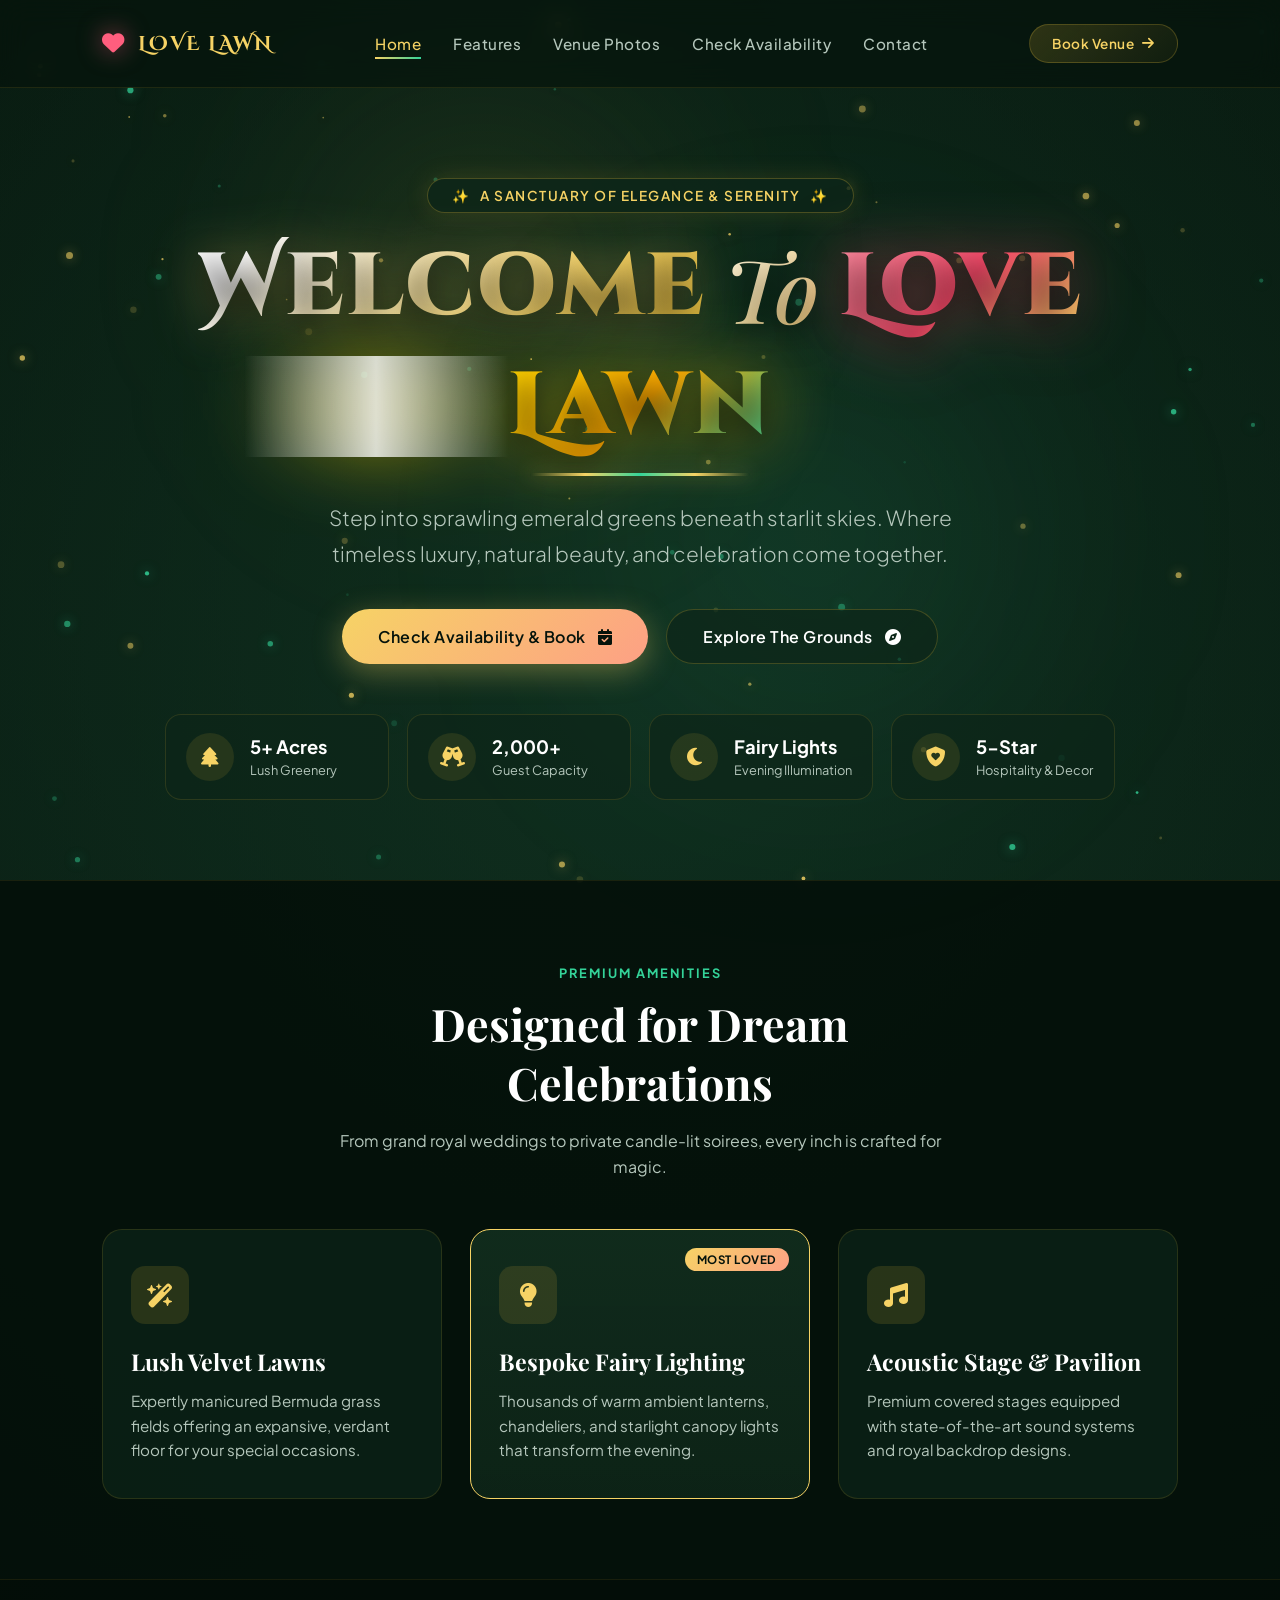
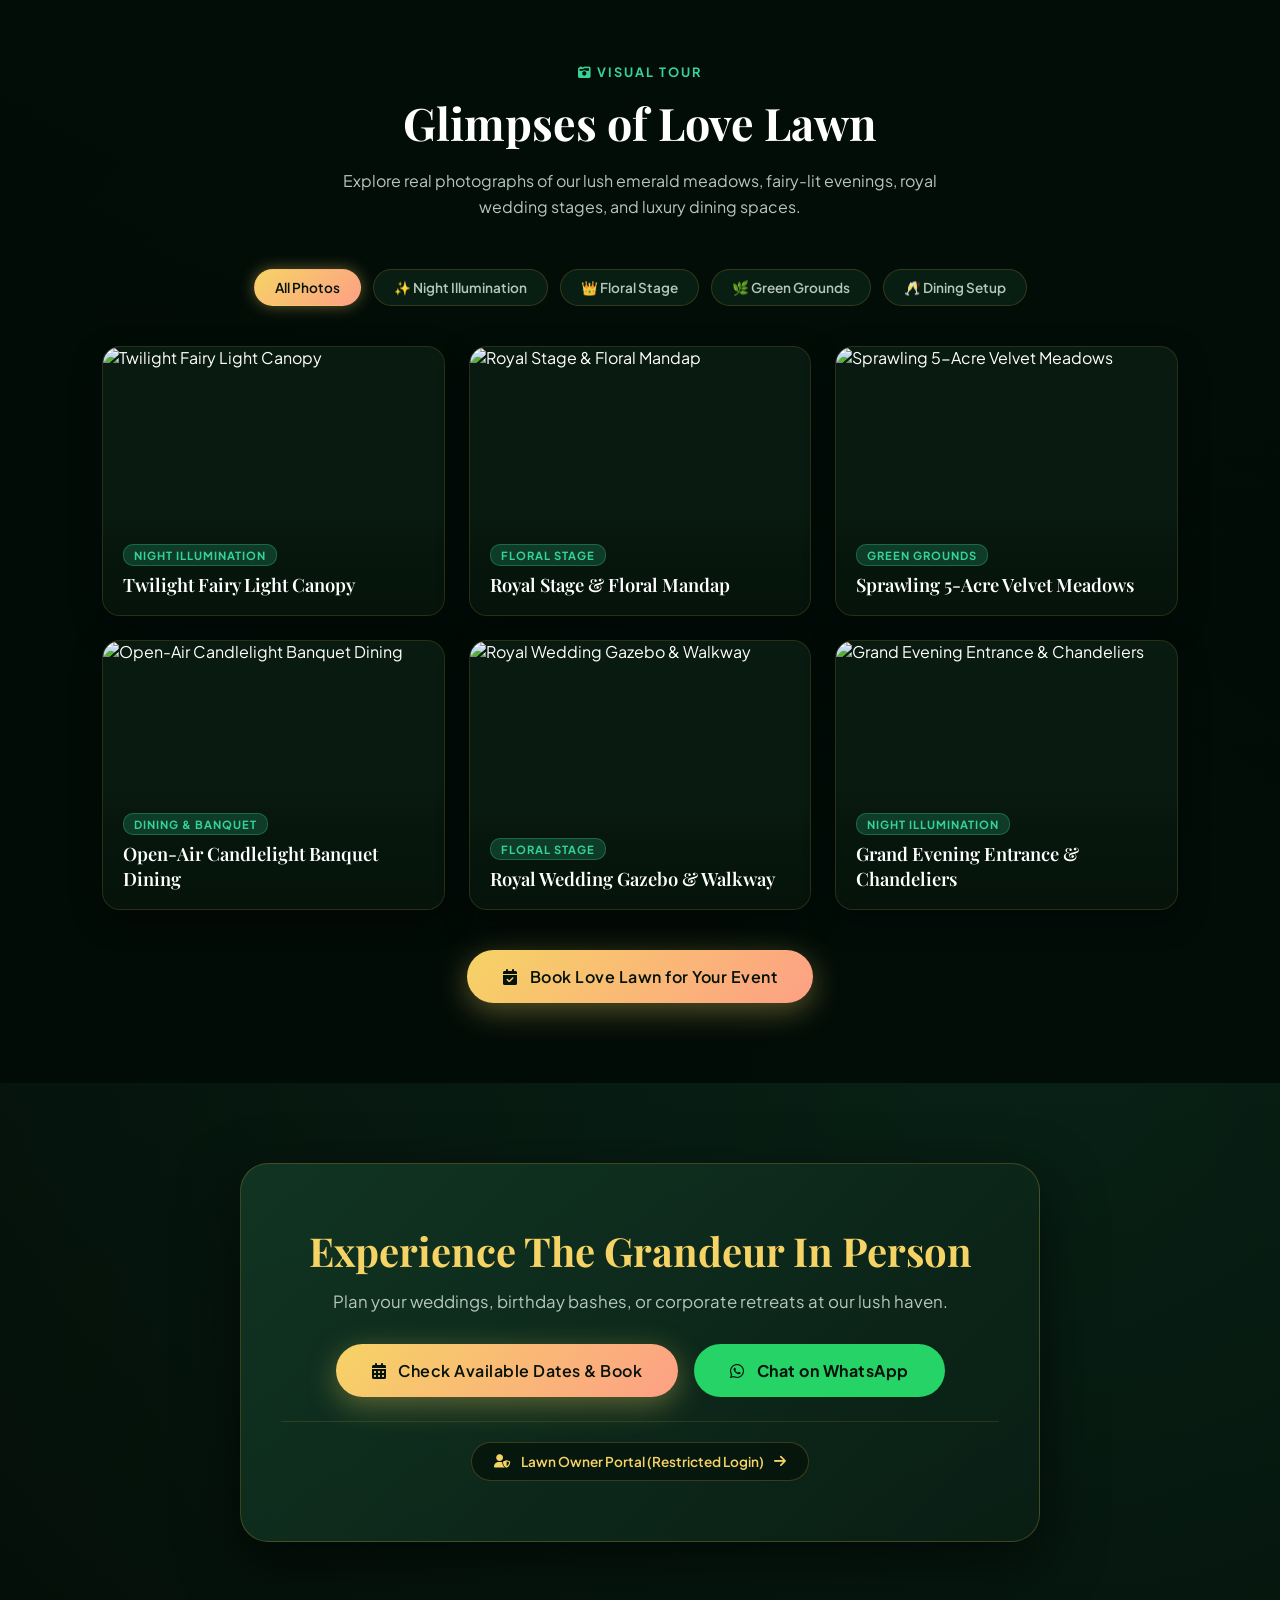
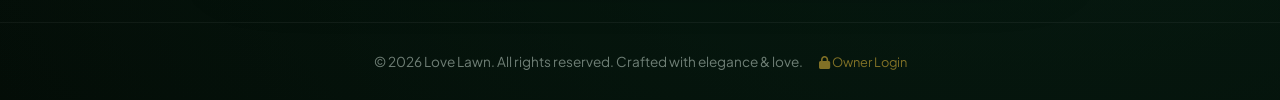
==== index.html @ 5c89a8e8 "Add files via upload" ====
<!DOCTYPE html>
<html lang="en">
<head>
  <meta charset="UTF-8">
  <meta name="viewport" content="width=device-width, initial-scale=1.0">
  <title>Welcome to Love Lawn | Luxury Garden & Event Venue</title>
  
  <!-- Premium Google Fonts -->
  <link rel="preconnect" href="https://fonts.googleapis.com">
  <link rel="preconnect" href="https://fonts.gstatic.com" crossorigin>
  <link href="https://fonts.googleapis.com/css2?family=Cinzel+Decorative:wght@700;900&family=Playfair+Display:ital,wght@0,500;0,700;0,900;1,400&family=Plus+Jakarta+Sans:wght@300;400;500;600;700&display=swap" rel="stylesheet">
  
  <!-- FontAwesome Icons -->
  <link rel="stylesheet" href="https://cdnjs.cloudflare.com/ajax/libs/font-awesome/6.5.1/css/all.min.css">
  
  <link rel="stylesheet" href="style.css">
</head>
<body>

  <!-- Floating Particles Canvas -->
  <canvas id="particles-canvas"></canvas>

  <!-- Ambient Light Effects -->
  <div class="glow-orb orb-1"></div>
  <div class="glow-orb orb-2"></div>

  <!-- Header Navigation -->
  <header class="navbar">
    <div class="nav-brand">
      <i class="fa-solid fa-heart brand-heart"></i>
      <span>LOVE LAWN</span>
    </div>
    <nav class="nav-links">
      <a href="#home" class="active">Home</a>
      <a href="#features">Features</a>
      <a href="#gallery">Venue Photos</a>
      <a href="booking.html">Check Availability</a>
      <a href="#contact">Contact</a>
    </nav>
    <a href="booking.html" class="btn-nav">
      <span>Book Venue</span>
      <i class="fa-solid fa-arrow-right"></i>
    </a>
  </header>

  <!-- Hero Section -->
  <main id="home" class="hero">
    <div class="hero-container">

      <!-- Badge with shimmer -->
      <div class="welcome-badge">
        <span class="sparkle">✨</span>
        <span>A Sanctuary of Elegance & Serenity</span>
        <span class="sparkle">✨</span>
      </div>

      <!-- Main Animated Heading -->
      <div class="title-wrapper">
        <h1 class="main-title" id="animated-title">
          <span class="word word-welcome">Welcome</span>
          <span class="word word-to">to</span>
          <span class="word word-love">Love</span>
          <span class="word word-lawn">Lawn</span>
        </h1>
        <div class="title-underline"></div>
      </div>

      <!-- Tagline / Subtitle -->
      <p class="hero-subtitle">
        Step into sprawling emerald greens beneath starlit skies. Where timeless luxury, natural beauty, and celebration come together.
      </p>

      <!-- Action Buttons -->
      <div class="cta-group">
        <a href="booking.html" class="btn btn-luxury">
          <span class="btn-text">Check Availability & Book</span>
          <i class="fa-solid fa-calendar-check"></i>
        </a>
        <a href="#features" class="btn btn-glass">
          <span class="btn-text">Explore The Grounds</span>
          <i class="fa-solid fa-compass"></i>
        </a>
      </div>

      <!-- Stats / Highlights Pills -->
      <div class="highlights-grid">
        <div class="highlight-item">
          <div class="icon-circle"><i class="fa-solid fa-tree"></i></div>
          <div class="highlight-info">
            <span class="highlight-number">5+ Acres</span>
            <span class="highlight-label">Lush Greenery</span>
          </div>
        </div>

        <div class="highlight-item">
          <div class="icon-circle"><i class="fa-solid fa-champagne-glasses"></i></div>
          <div class="highlight-info">
            <span class="highlight-number">2,000+</span>
            <span class="highlight-label">Guest Capacity</span>
          </div>
        </div>

        <div class="highlight-item">
          <div class="icon-circle"><i class="fa-solid fa-moon"></i></div>
          <div class="highlight-info">
            <span class="highlight-number">Fairy Lights</span>
            <span class="highlight-label">Evening Illumination</span>
          </div>
        </div>

        <div class="highlight-item">
          <div class="icon-circle"><i class="fa-solid fa-shield-heart"></i></div>
          <div class="highlight-info">
            <span class="highlight-number">5-Star</span>
            <span class="highlight-label">Hospitality & Decor</span>
          </div>
        </div>
      </div>

    </div>
  </main>

  <!-- Features Section -->
  <section id="features" class="features-section">
    <div class="section-header">
      <span class="section-tag">PREMIUM AMENITIES</span>
      <h2 class="section-title">Designed for Dream Celebrations</h2>
      <p class="section-desc">From grand royal weddings to private candle-lit soirees, every inch is crafted for magic.</p>
    </div>

    <div class="cards-grid">
      <div class="feature-card">
        <div class="card-icon"><i class="fa-solid fa-wand-magic-sparkles"></i></div>
        <h3>Lush Velvet Lawns</h3>
        <p>Expertly manicured Bermuda grass fields offering an expansive, verdant floor for your special occasions.</p>
      </div>

      <div class="feature-card featured">
        <div class="card-badge">Most Loved</div>
        <div class="card-icon"><i class="fa-solid fa-lightbulb"></i></div>
        <h3>Bespoke Fairy Lighting</h3>
        <p>Thousands of warm ambient lanterns, chandeliers, and starlight canopy lights that transform the evening.</p>
      </div>

      <div class="feature-card">
        <div class="card-icon"><i class="fa-solid fa-music"></i></div>
        <h3>Acoustic Stage & Pavilion</h3>
        <p>Premium covered stages equipped with state-of-the-art sound systems and royal backdrop designs.</p>
      </div>
    </div>
  </section>

  <!-- Venue Photos / Gallery Section -->
  <section id="gallery" class="gallery-section">
    <div class="section-header">
      <span class="section-tag"><i class="fa-solid fa-camera-retro"></i> VISUAL TOUR</span>
      <h2 class="section-title">Glimpses of Love Lawn</h2>
      <p class="section-desc">Explore real photographs of our lush emerald meadows, fairy-lit evenings, royal wedding stages, and luxury dining spaces.</p>
    </div>

    <!-- Gallery Category Filter Tabs -->
    <div class="gallery-filter-bar">
      <button class="filter-btn active" data-filter="all">All Photos</button>
      <button class="filter-btn" data-filter="Night Illumination">✨ Night Illumination</button>
      <button class="filter-btn" data-filter="Floral Stage">👑 Floral Stage</button>
      <button class="filter-btn" data-filter="Green Grounds">🌿 Green Grounds</button>
      <button class="filter-btn" data-filter="Dining & Banquet">🥂 Dining Setup</button>
    </div>

    <!-- Photos Grid (Populated dynamically from loveLawn_gallery in localStorage) -->
    <div class="gallery-grid" id="venue-gallery-container">
      <!-- Dynamically filled by script.js -->
    </div>

    <div class="gallery-cta">
      <a href="booking.html" class="btn btn-luxury">
        <i class="fa-solid fa-calendar-check"></i> Book Love Lawn for Your Event
      </a>
    </div>
  </section>

  <!-- Photo Lightbox Modal -->
  <div id="photo-lightbox" class="lightbox-modal" onclick="closeLightbox()">
    <span class="lightbox-close">&times;</span>
    <img id="lightbox-img" src="" alt="Enlarged Venue Photo">
    <div id="lightbox-caption" class="lightbox-caption"></div>
  </div>

  <!-- Interactive Contact Section -->
  <section id="contact" class="contact-section">
    <div class="contact-box">
      <h2>Experience The Grandeur In Person</h2>
      <p>Plan your weddings, birthday bashes, or corporate retreats at our lush haven.</p>
      <div class="contact-buttons">
        <a href="booking.html" class="btn btn-luxury"><i class="fa-solid fa-calendar-days"></i> Check Available Dates & Book</a>
        <a href="https://wa.me/?text=Hi,%20I%20am%20interested%20in%20booking%20Love%20Lawn" target="_blank" class="btn btn-whatsapp"><i class="fa-brands fa-whatsapp"></i> Chat on WhatsApp</a>
      </div>

      <!-- Connected Owner Login Portal -->
      <div class="owner-access-link-wrap">
        <a href="owner.html" class="owner-portal-btn">
          <i class="fa-solid fa-user-shield"></i>
          <span>Lawn Owner Portal (Restricted Login)</span>
          <i class="fa-solid fa-arrow-right"></i>
        </a>
      </div>
    </div>
  </section>

  <!-- Footer -->
  <footer class="footer">
    <p>
      © 2026 Love Lawn. All rights reserved. Crafted with elegance & love.
      <a href="owner.html" class="owner-footer-link"><i class="fa-solid fa-lock"></i> Owner Login</a>
    </p>
  </footer>

  <script src="script.js"></script>
</body>
</html>
---- style.css ----
:root {
  --bg-deep: #05130b;
  --bg-dark: #0a1f14;
  --bg-card: rgba(14, 38, 25, 0.7);
  --border-glass: rgba(212, 175, 55, 0.25);
  --gold-primary: #f6d365;
  --gold-secondary: #fda085;
  --gold-accent: #d4af37;
  --gold-glow: rgba(246, 211, 101, 0.45);
  --emerald-light: #34d399;
  --emerald-glow: rgba(52, 211, 153, 0.35);
  --text-white: #ffffff;
  --text-muted: #b5c7bc;
  --font-serif: 'Playfair Display', serif;
  --font-display: 'Cinzel Decorative', serif;
  --font-sans: 'Plus Jakarta Sans', sans-serif;
}

* {
  margin: 0;
  padding: 0;
  box-sizing: border-box;
}

html {
  scroll-behavior: smooth;
}

body {
  background-color: var(--bg-deep);
  color: var(--text-white);
  font-family: var(--font-sans);
  min-height: 100vh;
  position: relative;
  overflow-x: hidden;
  background-image: 
    radial-gradient(circle at 50% 20%, rgba(20, 60, 40, 0.7) 0%, transparent 60%),
    radial-gradient(circle at 80% 80%, rgba(10, 45, 30, 0.6) 0%, transparent 50%),
    linear-gradient(180deg, #040d07 0%, #07170f 50%, #030a05 100%);
}

/* Background Animated Canvas */
#particles-canvas {
  position: fixed;
  top: 0;
  left: 0;
  width: 100vw;
  height: 100vh;
  pointer-events: none;
  z-index: 0;
}

/* Glowing Ambient Orbs */
.glow-orb {
  position: fixed;
  border-radius: 50%;
  filter: blur(120px);
  pointer-events: none;
  z-index: 0;
  animation: floatOrb 12s ease-in-out infinite alternate;
}

.orb-1 {
  width: 450px;
  height: 450px;
  background: radial-gradient(circle, rgba(212, 175, 55, 0.18), transparent 70%);
  top: 5%;
  left: 20%;
}

.orb-2 {
  width: 550px;
  height: 550px;
  background: radial-gradient(circle, rgba(52, 211, 153, 0.14), transparent 70%);
  bottom: 10%;
  right: 15%;
  animation-duration: 16s;
}

@keyframes floatOrb {
  0% { transform: translate(0, 0) scale(1); }
  50% { transform: translate(40px, -30px) scale(1.1); }
  100% { transform: translate(-30px, 40px) scale(0.95); }
}

/* Navigation Bar */
.navbar {
  position: relative;
  z-index: 20;
  display: flex;
  align-items: center;
  justify-content: space-between;
  padding: 24px 8%;
  background: rgba(5, 19, 11, 0.65);
  backdrop-filter: blur(14px);
  border-bottom: 1px solid rgba(212, 175, 55, 0.12);
}

.nav-brand {
  display: flex;
  align-items: center;
  gap: 12px;
  font-family: var(--font-display);
  font-size: 1.25rem;
  letter-spacing: 2px;
  color: var(--gold-primary);
  font-weight: 700;
}

.brand-heart {
  color: #ff5e7e;
  font-size: 1.4rem;
  filter: drop-shadow(0 0 12px rgba(255, 94, 126, 0.6));
  animation: heartPulse 1.8s ease-in-out infinite;
}

@keyframes heartPulse {
  0%, 100% { transform: scale(1); }
  50% { transform: scale(1.18); }
}

.nav-links {
  display: flex;
  gap: 32px;
}

.nav-links a {
  text-decoration: none;
  color: var(--text-muted);
  font-weight: 500;
  font-size: 0.95rem;
  letter-spacing: 0.5px;
  transition: all 0.3s ease;
  position: relative;
}

.nav-links a:hover,
.nav-links a.active {
  color: var(--gold-primary);
}

.nav-links a::after {
  content: '';
  position: absolute;
  bottom: -6px;
  left: 0;
  width: 0;
  height: 2px;
  background: linear-gradient(90deg, var(--gold-primary), var(--emerald-light));
  transition: width 0.3s ease;
}

.nav-links a:hover::after,
.nav-links a.active::after {
  width: 100%;
}

.btn-nav {
  display: inline-flex;
  align-items: center;
  gap: 8px;
  padding: 10px 22px;
  background: linear-gradient(135deg, rgba(212, 175, 55, 0.2), rgba(212, 175, 55, 0.05));
  border: 1px solid var(--border-glass);
  border-radius: 30px;
  color: var(--gold-primary);
  text-decoration: none;
  font-weight: 600;
  font-size: 0.85rem;
  letter-spacing: 0.5px;
  transition: all 0.3s ease;
}

.btn-nav:hover {
  background: linear-gradient(135deg, var(--gold-primary), #e6b800);
  color: #05130b;
  box-shadow: 0 0 20px var(--gold-glow);
  transform: translateY(-2px);
}

/* Hero Section */
.hero {
  position: relative;
  z-index: 10;
  min-height: 88vh;
  display: flex;
  align-items: center;
  justify-content: center;
  text-align: center;
  padding: 70px 24px 60px;
}

.hero-container {
  max-width: 950px;
  margin: 0 auto;
  display: flex;
  flex-direction: column;
  align-items: center;
}

/* Shimmering Badge */
.welcome-badge {
  display: inline-flex;
  align-items: center;
  gap: 10px;
  padding: 8px 24px;
  background: rgba(14, 38, 25, 0.85);
  border: 1px solid rgba(212, 175, 55, 0.3);
  border-radius: 50px;
  font-size: 0.85rem;
  letter-spacing: 1.5px;
  text-transform: uppercase;
  color: var(--gold-primary);
  font-weight: 600;
  box-shadow: 0 0 25px rgba(212, 175, 55, 0.15);
  margin-bottom: 24px;
  animation: fadeInDown 1s cubic-bezier(0.16, 1, 0.3, 1) forwards;
}

.sparkle {
  display: inline-block;
  animation: pulseSparkle 2s ease-in-out infinite;
}

@keyframes pulseSparkle {
  0%, 100% { transform: scale(1); opacity: 0.8; }
  50% { transform: scale(1.35) rotate(15deg); opacity: 1; }
}

/* =======================================================
   ANIMATED "WELCOME TO MY LAWN" HEADING
======================================================= */
.title-wrapper {
  position: relative;
  margin-bottom: 24px;
}

.main-title {
  font-family: var(--font-display);
  font-size: clamp(2.8rem, 7vw, 5.5rem);
  font-weight: 900;
  line-height: 1.15;
  letter-spacing: 2px;
  text-transform: capitalize;
  display: flex;
  flex-wrap: wrap;
  justify-content: center;
  gap: 18px;
}

.word {
  display: inline-block;
  opacity: 0;
  transform: translateY(40px) scale(0.9);
  animation: revealWord 1s cubic-bezier(0.2, 0.8, 0.2, 1) forwards;
  background-clip: text;
  -webkit-background-clip: text;
  color: transparent;
  text-shadow: 0 10px 30px rgba(0, 0, 0, 0.6);
  position: relative;
}

/* Word Stagger Delays */
.word-welcome {
  animation-delay: 0.2s;
  background-image: linear-gradient(135deg, #ffffff 10%, #f6d365 70%, #d4af37 100%);
  filter: drop-shadow(0 0 25px rgba(246, 211, 101, 0.4));
}

.word-to {
  animation-delay: 0.45s;
  background-image: linear-gradient(135deg, #fceecb 20%, #e2c070 100%);
  font-family: var(--font-serif);
  font-style: italic;
  font-weight: 500;
}

.word-love {
  animation-delay: 0.65s;
  background-image: linear-gradient(135deg, #ff8fa3 0%, #ff4d6d 50%, #f6d365 100%);
  filter: drop-shadow(0 0 30px rgba(255, 77, 109, 0.5));
}

.word-lawn {
  animation-delay: 0.9s;
  background-image: linear-gradient(135deg, #ffd700 0%, #ffaa00 50%, #34d399 100%);
  filter: drop-shadow(0 0 35px rgba(255, 215, 0, 0.6));
  position: relative;
}

/* Shimmer Sweeping Animation over "Lawn" */
.word-lawn::after {
  content: '';
  position: absolute;
  top: 0;
  left: -100%;
  width: 100%;
  height: 100%;
  background: linear-gradient(90deg, transparent, rgba(255, 255, 255, 0.8), transparent);
  animation: sweepLight 4s ease-in-out infinite;
  animation-delay: 1.8s;
  pointer-events: none;
}

@keyframes sweepLight {
  0% { left: -120%; }
  35% { left: 130%; }
  100% { left: 130%; }
}

@keyframes revealWord {
  0% {
    opacity: 0;
    transform: translateY(40px) scale(0.9);
  }
  100% {
    opacity: 1;
    transform: translateY(0) scale(1);
  }
}

/* Golden Decorative Underline */
.title-underline {
  width: 0;
  height: 3px;
  margin: 16px auto 0;
  background: linear-gradient(90deg, transparent, var(--gold-primary), var(--emerald-light), var(--gold-primary), transparent);
  border-radius: 4px;
  box-shadow: 0 0 20px var(--gold-glow);
  animation: expandUnderline 1.2s cubic-bezier(0.16, 1, 0.3, 1) forwards;
  animation-delay: 1.2s;
}

@keyframes expandUnderline {
  0% { width: 0; opacity: 0; }
  100% { width: 220px; opacity: 1; }
}

/* Subtitle */
.hero-subtitle {
  font-size: clamp(1.05rem, 2vw, 1.3rem);
  color: var(--text-muted);
  line-height: 1.7;
  max-width: 680px;
  margin-bottom: 38px;
  font-weight: 300;
  opacity: 0;
  animation: fadeInUp 1s cubic-bezier(0.16, 1, 0.3, 1) forwards;
  animation-delay: 1.3s;
}

/* CTA Group */
.cta-group {
  display: flex;
  gap: 18px;
  justify-content: center;
  flex-wrap: wrap;
  margin-bottom: 50px;
  opacity: 0;
  animation: fadeInUp 1s cubic-bezier(0.16, 1, 0.3, 1) forwards;
  animation-delay: 1.5s;
}

.btn {
  display: inline-flex;
  align-items: center;
  gap: 12px;
  padding: 16px 36px;
  border-radius: 40px;
  font-size: 1rem;
  font-weight: 600;
  text-decoration: none;
  letter-spacing: 0.5px;
  cursor: pointer;
  transition: all 0.35s cubic-bezier(0.16, 1, 0.3, 1);
  position: relative;
  overflow: hidden;
}

.btn-luxury {
  background: linear-gradient(135deg, #f6d365 0%, #fda085 100%);
  color: #05130b;
  box-shadow: 0 8px 30px rgba(246, 211, 101, 0.35);
  border: none;
}

.btn-luxury:hover {
  transform: translateY(-4px) scale(1.03);
  box-shadow: 0 14px 40px rgba(246, 211, 101, 0.55);
}

.btn-glass {
  background: rgba(14, 38, 25, 0.7);
  color: var(--text-white);
  border: 1px solid var(--border-glass);
  backdrop-filter: blur(10px);
}

.btn-glass:hover {
  background: rgba(212, 175, 55, 0.15);
  border-color: var(--gold-primary);
  color: var(--gold-primary);
  transform: translateY(-4px);
}

/* Highlights Grid */
.highlights-grid {
  display: grid;
  grid-template-columns: repeat(auto-fit, minmax(200px, 1fr));
  gap: 18px;
  width: 100%;
  opacity: 0;
  animation: fadeInUp 1s cubic-bezier(0.16, 1, 0.3, 1) forwards;
  animation-delay: 1.7s;
}

.highlight-item {
  display: flex;
  align-items: center;
  gap: 16px;
  padding: 18px 20px;
  background: var(--bg-card);
  border: 1px solid rgba(212, 175, 55, 0.15);
  border-radius: 16px;
  backdrop-filter: blur(12px);
  text-align: left;
  transition: all 0.3s ease;
}

.highlight-item:hover {
  border-color: var(--gold-primary);
  transform: translateY(-4px);
  box-shadow: 0 10px 25px rgba(0, 0, 0, 0.4);
}

.icon-circle {
  width: 48px;
  height: 48px;
  border-radius: 50%;
  background: rgba(212, 175, 55, 0.12);
  display: flex;
  align-items: center;
  justify-content: center;
  color: var(--gold-primary);
  font-size: 1.25rem;
  flex-shrink: 0;
}

.highlight-number {
  display: block;
  font-size: 1.15rem;
  font-weight: 700;
  color: var(--text-white);
}

.highlight-label {
  font-size: 0.8rem;
  color: var(--text-muted);
}

/* Features Section */
.features-section {
  position: relative;
  z-index: 10;
  padding: 80px 8%;
  background: rgba(4, 15, 9, 0.85);
  border-top: 1px solid rgba(212, 175, 55, 0.1);
}

.section-header {
  text-align: center;
  max-width: 650px;
  margin: 0 auto 50px;
}

.section-tag {
  color: var(--emerald-light);
  font-size: 0.8rem;
  letter-spacing: 2px;
  font-weight: 700;
  text-transform: uppercase;
}

.section-title {
  font-family: var(--font-serif);
  font-size: clamp(2rem, 4vw, 2.8rem);
  margin: 12px 0 16px;
  color: #fff;
}

.section-desc {
  color: var(--text-muted);
  line-height: 1.6;
}

.cards-grid {
  display: grid;
  grid-template-columns: repeat(auto-fit, minmax(280px, 1fr));
  gap: 28px;
  max-width: 1100px;
  margin: 0 auto;
}

.feature-card {
  background: var(--bg-card);
  border: 1px solid rgba(212, 175, 55, 0.15);
  border-radius: 20px;
  padding: 36px 28px;
  position: relative;
  transition: all 0.4s cubic-bezier(0.16, 1, 0.3, 1);
}

.feature-card:hover {
  transform: translateY(-8px);
  border-color: var(--gold-primary);
  box-shadow: 0 18px 40px rgba(0, 0, 0, 0.5);
}

.feature-card.featured {
  border-color: var(--gold-primary);
  background: linear-gradient(180deg, rgba(25, 60, 40, 0.6) 0%, rgba(14, 38, 25, 0.85) 100%);
}

.card-badge {
  position: absolute;
  top: 18px;
  right: 20px;
  background: linear-gradient(135deg, var(--gold-primary), #fda085);
  color: #05130b;
  font-size: 0.72rem;
  font-weight: 700;
  padding: 4px 12px;
  border-radius: 20px;
  text-transform: uppercase;
  letter-spacing: 0.5px;
}

.card-icon {
  width: 58px;
  height: 58px;
  border-radius: 14px;
  background: rgba(212, 175, 55, 0.15);
  color: var(--gold-primary);
  display: flex;
  align-items: center;
  justify-content: center;
  font-size: 1.5rem;
  margin-bottom: 22px;
}

.feature-card h3 {
  font-family: var(--font-serif);
  font-size: 1.45rem;
  margin-bottom: 12px;
  color: #fff;
}

.feature-card p {
  color: var(--text-muted);
  font-size: 0.95rem;
  line-height: 1.6;
}

/* Contact / Booking CTA Section */
.contact-section {
  position: relative;
  z-index: 10;
  padding: 80px 24px;
  display: flex;
  justify-content: center;
}

.contact-box {
  background: linear-gradient(135deg, rgba(20, 60, 40, 0.8) 0%, rgba(10, 30, 20, 0.95) 100%);
  border: 1px solid var(--border-glass);
  border-radius: 28px;
  padding: 60px 40px;
  max-width: 800px;
  width: 100%;
  text-align: center;
  box-shadow: 0 20px 60px rgba(0, 0, 0, 0.6);
}

.contact-box h2 {
  font-family: var(--font-serif);
  font-size: clamp(1.8rem, 3.5vw, 2.5rem);
  margin-bottom: 14px;
  color: var(--gold-primary);
}

.contact-box p {
  color: var(--text-muted);
  margin-bottom: 32px;
  font-size: 1.05rem;
}

.contact-buttons {
  display: flex;
  gap: 16px;
  justify-content: center;
  flex-wrap: wrap;
  margin-bottom: 24px;
}

/* Owner Access Link Box */
.owner-access-link-wrap {
  border-top: 1px solid rgba(212, 175, 55, 0.15);
  padding-top: 20px;
  display: flex;
  justify-content: center;
}

.owner-portal-btn {
  display: inline-flex;
  align-items: center;
  gap: 10px;
  padding: 10px 22px;
  background: rgba(5, 20, 12, 0.8);
  border: 1px solid rgba(212, 175, 55, 0.25);
  border-radius: 20px;
  color: var(--gold-primary);
  text-decoration: none;
  font-size: 0.85rem;
  font-weight: 600;
  transition: all 0.25s ease;
}

.owner-portal-btn:hover {
  background: rgba(212, 175, 55, 0.15);
  border-color: var(--gold-primary);
  transform: translateY(-2px);
  box-shadow: 0 4px 15px rgba(212, 175, 55, 0.2);
}

.owner-footer-link {
  color: rgba(212, 175, 55, 0.6);
  text-decoration: none;
  margin-left: 14px;
  font-size: 0.8rem;
  transition: color 0.2s ease;
}

.owner-footer-link:hover {
  color: var(--gold-primary);
  text-decoration: underline;
}

.btn-whatsapp {
  background: #25d366;
  color: #05130b;
  font-weight: 700;
}

.btn-whatsapp:hover {
  background: #20ba59;
  transform: translateY(-4px);
  box-shadow: 0 10px 30px rgba(37, 211, 102, 0.4);
}

/* =========================================
   VENUE PHOTOS / GALLERY SECTION
========================================= */
.gallery-section {
  position: relative;
  z-index: 10;
  padding: 80px 8%;
  background: rgba(3, 12, 7, 0.9);
  border-top: 1px solid rgba(212, 175, 55, 0.1);
}

.gallery-filter-bar {
  display: flex;
  justify-content: center;
  align-items: center;
  gap: 12px;
  flex-wrap: wrap;
  margin-bottom: 40px;
}

.filter-btn {
  padding: 9px 20px;
  background: rgba(14, 38, 25, 0.7);
  border: 1px solid rgba(212, 175, 55, 0.2);
  border-radius: 25px;
  color: var(--text-muted);
  font-family: inherit;
  font-size: 0.85rem;
  font-weight: 600;
  cursor: pointer;
  transition: all 0.25s ease;
}

.filter-btn:hover {
  border-color: var(--gold-primary);
  color: #fff;
}

.filter-btn.active {
  background: linear-gradient(135deg, var(--gold-primary), #fda085);
  color: #05130b;
  border-color: transparent;
  box-shadow: 0 0 15px rgba(246, 211, 101, 0.4);
}

.gallery-grid {
  display: grid;
  grid-template-columns: repeat(auto-fill, minmax(320px, 1fr));
  gap: 24px;
  max-width: 1200px;
  margin: 0 auto 40px;
}

.gallery-item {
  position: relative;
  border-radius: 18px;
  overflow: hidden;
  height: 270px;
  background: #091a10;
  border: 1px solid rgba(212, 175, 55, 0.15);
  box-shadow: 0 10px 30px rgba(0, 0, 0, 0.4);
  cursor: pointer;
  transition: all 0.35s cubic-bezier(0.16, 1, 0.3, 1);
}

.gallery-item img {
  width: 100%;
  height: 100%;
  object-fit: cover;
  transition: transform 0.6s cubic-bezier(0.16, 1, 0.3, 1);
  display: block;
}

.gallery-item:hover {
  transform: translateY(-6px);
  border-color: var(--gold-primary);
  box-shadow: 0 15px 35px rgba(212, 175, 55, 0.2);
}

.gallery-item:hover img {
  transform: scale(1.08);
}

.gallery-overlay {
  position: absolute;
  bottom: 0;
  left: 0;
  width: 100%;
  padding: 30px 20px 18px;
  background: linear-gradient(0deg, rgba(5, 19, 11, 0.95) 0%, rgba(5, 19, 11, 0.6) 60%, transparent 100%);
  display: flex;
  flex-direction: column;
  gap: 6px;
  transition: all 0.3s ease;
}

.gallery-category-tag {
  align-self: flex-start;
  font-size: 0.7rem;
  letter-spacing: 1px;
  text-transform: uppercase;
  background: rgba(52, 211, 153, 0.2);
  color: var(--emerald-light);
  padding: 3px 10px;
  border-radius: 10px;
  font-weight: 700;
  border: 1px solid rgba(52, 211, 153, 0.3);
}

.gallery-title {
  font-family: var(--font-serif);
  font-size: 1.15rem;
  color: #fff;
  font-weight: 600;
}

.gallery-zoom-icon {
  position: absolute;
  top: 16px;
  right: 16px;
  width: 38px;
  height: 38px;
  border-radius: 50%;
  background: rgba(5, 20, 12, 0.7);
  backdrop-filter: blur(8px);
  border: 1px solid var(--border-glass);
  display: flex;
  align-items: center;
  justify-content: center;
  color: var(--gold-primary);
  font-size: 0.95rem;
  opacity: 0;
  transform: scale(0.8);
  transition: all 0.3s ease;
}

.gallery-item:hover .gallery-zoom-icon {
  opacity: 1;
  transform: scale(1);
}

.gallery-cta {
  text-align: center;
}

/* Lightbox Modal */
.lightbox-modal {
  position: fixed;
  z-index: 2000;
  top: 0;
  left: 0;
  width: 100vw;
  height: 100vh;
  background-color: rgba(3, 10, 6, 0.92);
  backdrop-filter: blur(12px);
  display: none;
  align-items: center;
  justify-content: center;
  flex-direction: column;
  padding: 30px;
}

.lightbox-modal.open {
  display: flex;
  animation: fadeIn 0.3s ease;
}

.lightbox-modal img {
  max-width: 90vw;
  max-height: 80vh;
  border-radius: 16px;
  border: 1px solid var(--border-glass);
  box-shadow: 0 20px 60px rgba(0, 0, 0, 0.9);
  object-fit: contain;
}

.lightbox-close {
  position: absolute;
  top: 24px;
  right: 32px;
  color: var(--gold-primary);
  font-size: 2.5rem;
  font-weight: 300;
  cursor: pointer;
  transition: transform 0.2s ease;
}

.lightbox-close:hover {
  transform: scale(1.2);
}

.lightbox-caption {
  margin-top: 18px;
  color: var(--gold-primary);
  font-family: var(--font-serif);
  font-size: 1.25rem;
  text-align: center;
}

/* Footer */
.footer {
  position: relative;
  z-index: 10;
  padding: 30px 20px;
  text-align: center;
  color: rgba(181, 199, 188, 0.6);
  font-size: 0.85rem;
  border-top: 1px solid rgba(255, 255, 255, 0.05);
}

/* Keyframe Animations */
@keyframes fadeInDown {
  from { opacity: 0; transform: translateY(-20px); }
  to { opacity: 1; transform: translateY(0); }
}

@keyframes fadeInUp {
  from { opacity: 0; transform: translateY(25px); }
  to { opacity: 1; transform: translateY(0); }
}

/* Responsive */
@media (max-width: 768px) {
  .nav-links { display: none; }
  .navbar { padding: 18px 6%; }
  .main-title { gap: 10px; }
  .highlights-grid { grid-template-columns: 1fr 1fr; }
}

@media (max-width: 480px) {
  .highlights-grid { grid-template-columns: 1fr; }
  .btn { width: 100%; justify-content: center; }
}
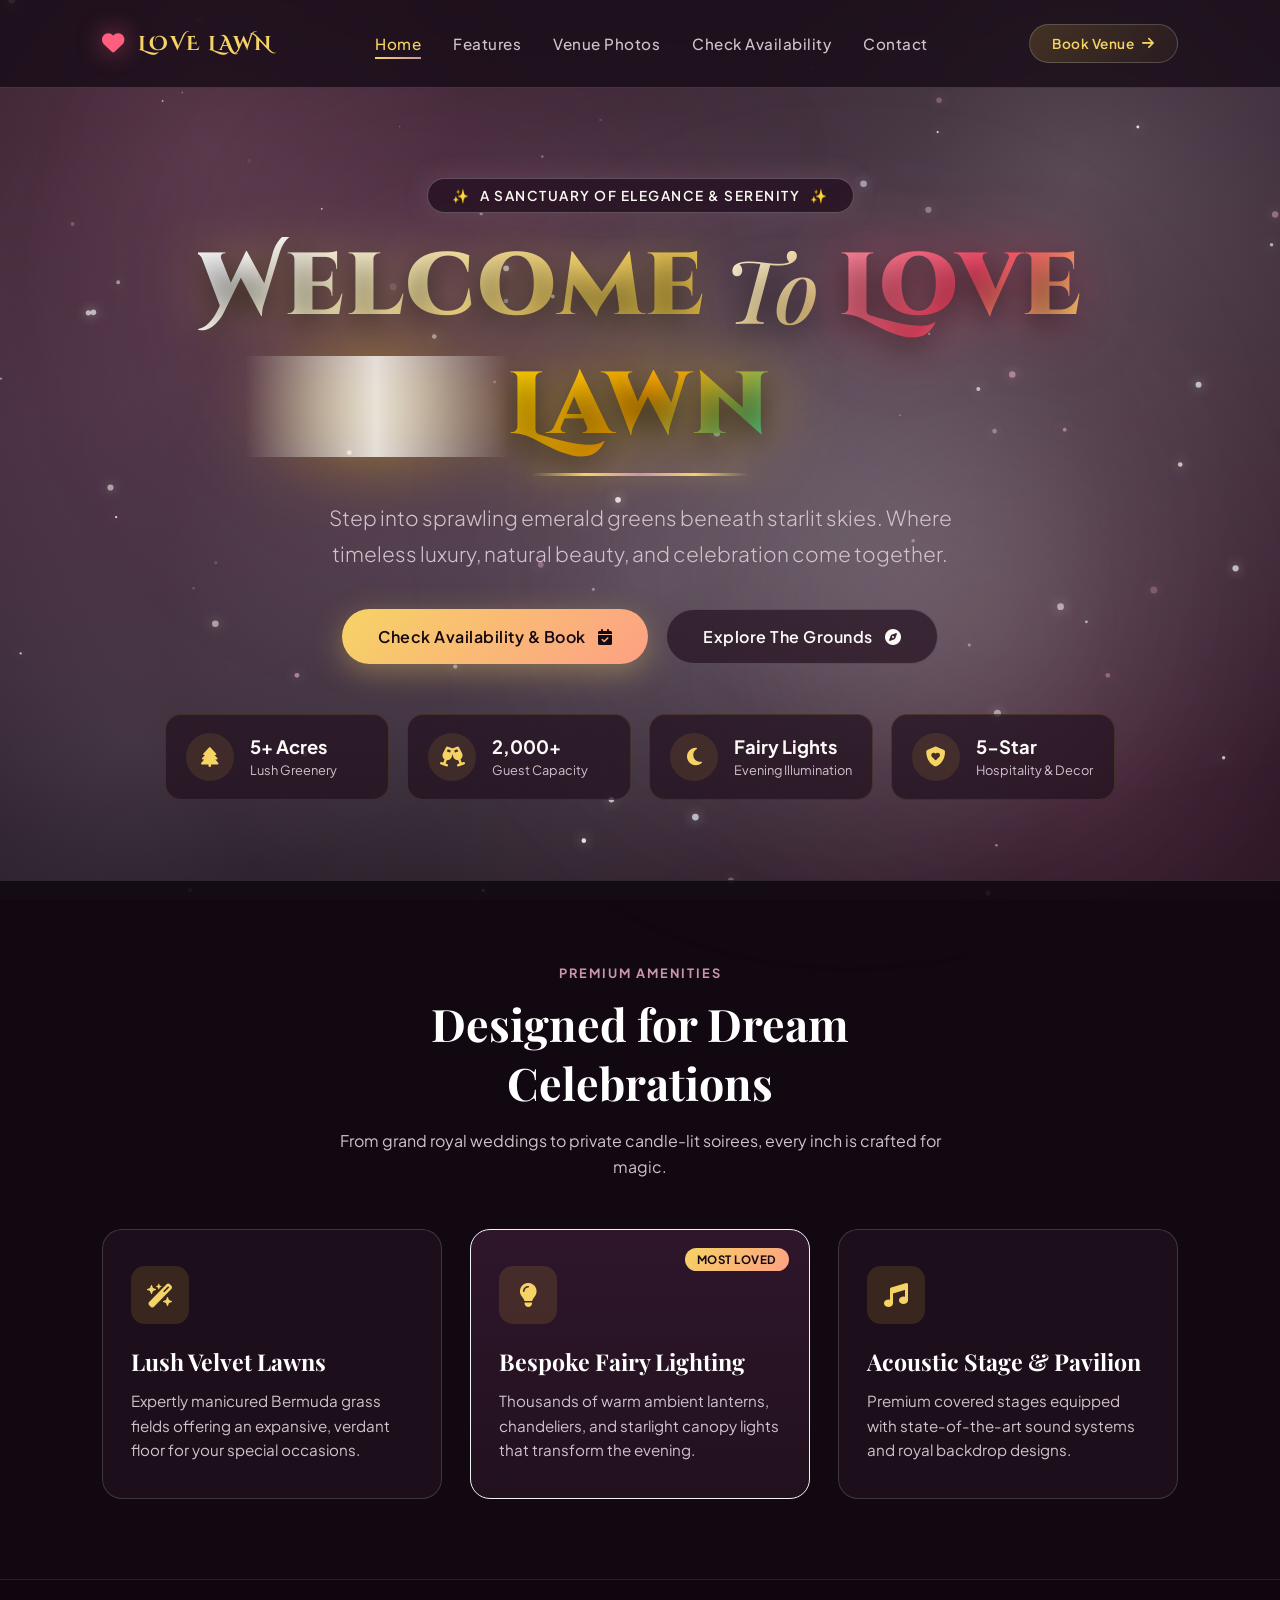
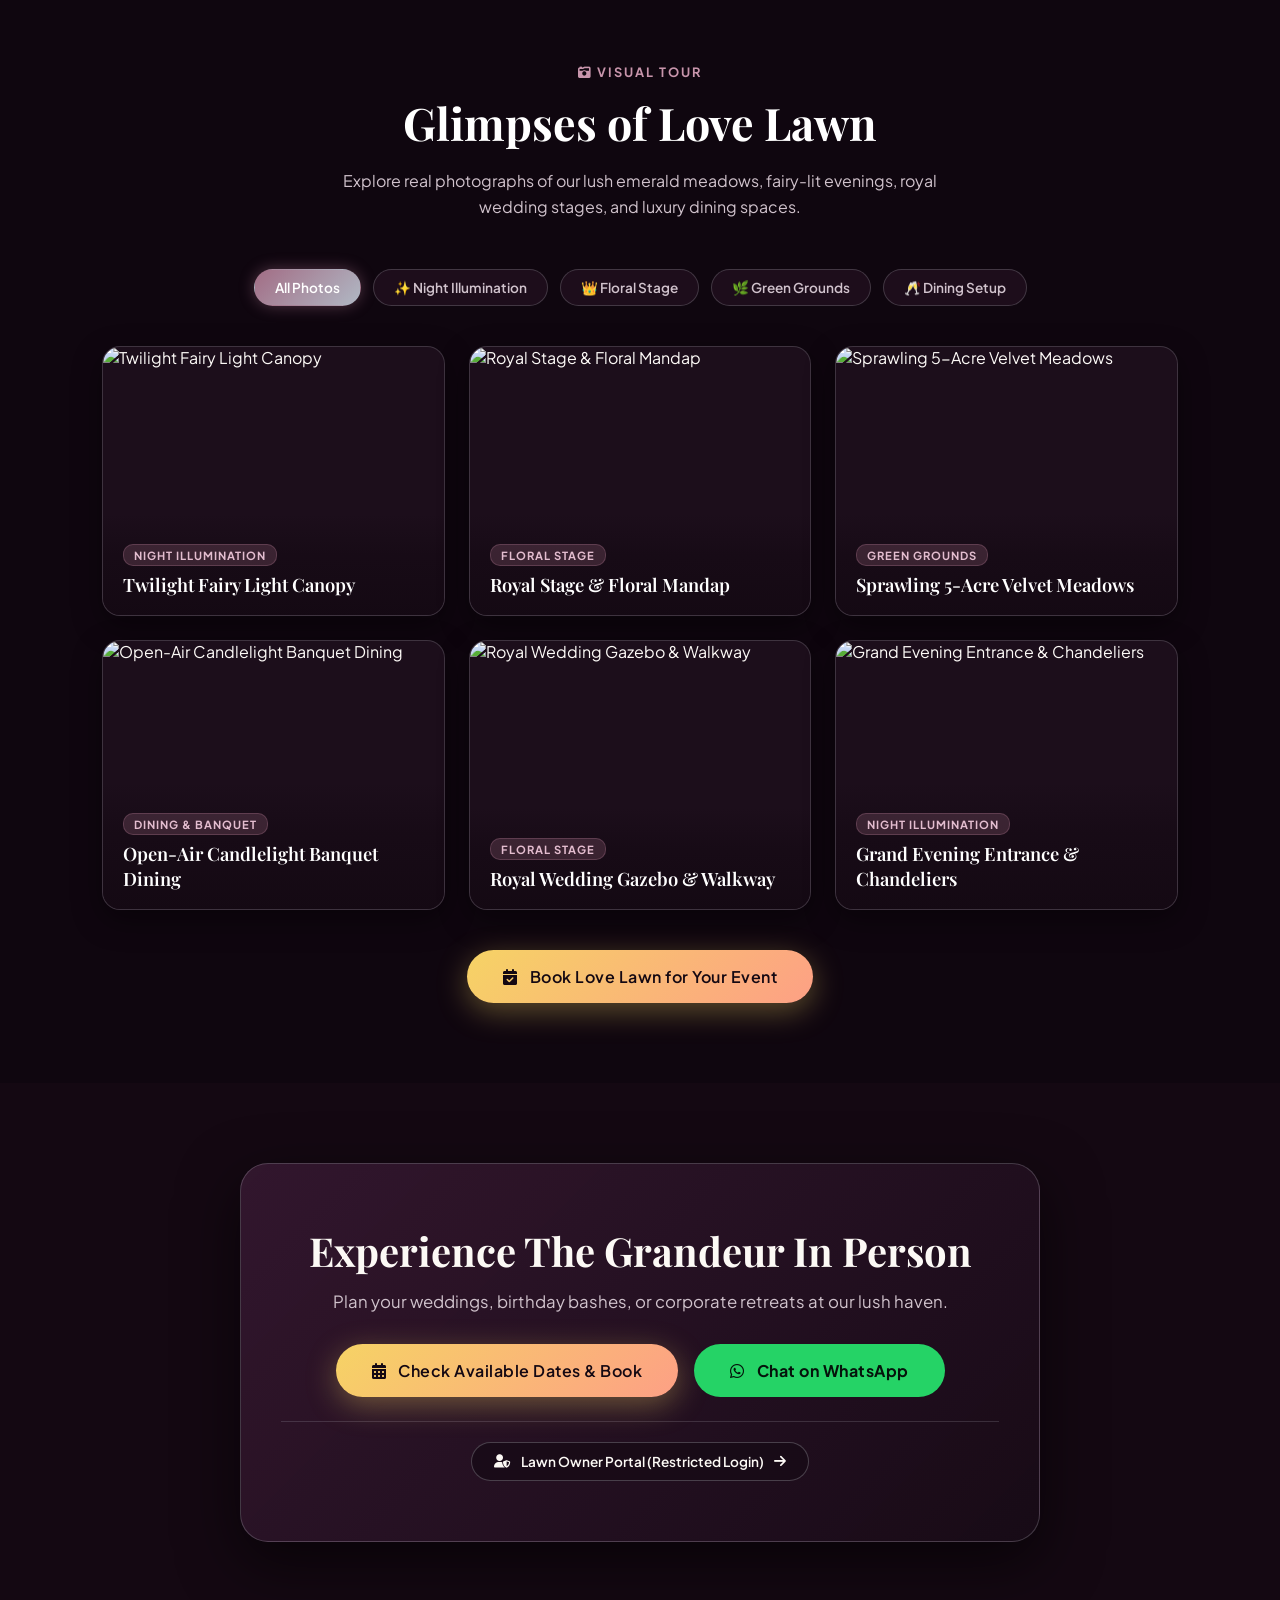
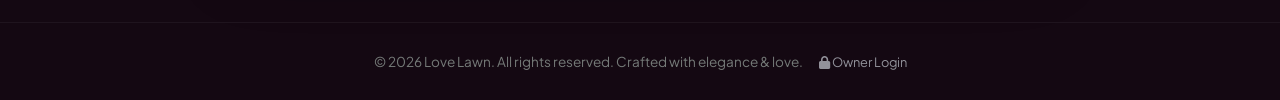
==== commit 6a270928: "Add files via upload" ====
--- a/index.html
+++ b/index.html
@@ -20,9 +20,10 @@
   <!-- Floating Particles Canvas -->
   <canvas id="particles-canvas"></canvas>
 
-  <!-- Ambient Light Effects -->
+  <!-- Ambient Light Effects (Dusty Mauve, Silver & Pearl) -->
   <div class="glow-orb orb-1"></div>
   <div class="glow-orb orb-2"></div>
+  <div class="glow-orb orb-3"></div>
 
   <!-- Header Navigation -->
   <header class="navbar">
--- a/style.css
+++ b/style.css
@@ -1,16 +1,39 @@
 :root {
-  --bg-deep: #05130b;
-  --bg-dark: #0a1f14;
-  --bg-card: rgba(14, 38, 25, 0.7);
-  --border-glass: rgba(212, 175, 55, 0.25);
+  /* Dusty Mauve + Pearl + Silver Luxury Theme Palette */
+  --mauve-deep: #140812;
+  --mauve-dark: #1f0d1b;
+  --mauve-card: rgba(36, 18, 33, 0.74);
+  --mauve-dusty: #a26d85;
+  --mauve-light: #c895ac;
+  --mauve-soft: #e3bdcf;
+  --mauve-glow: rgba(162, 109, 133, 0.42);
+
+  --pearl-pure: #ffffff;
+  --pearl-luminous: #fcf9f5;
+  --pearl-warm: #f4eee7;
+  --pearl-glow: rgba(252, 249, 245, 0.28);
+  --border-pearl: rgba(252, 249, 245, 0.26);
+
+  --silver-bright: #f0f3f8;
+  --silver-light: #d6dbe3;
+  --silver-metallic: #b0b8c4;
+  --silver-glow: rgba(214, 219, 227, 0.32);
+  --border-silver: rgba(214, 219, 227, 0.22);
+
+  /* Semantic UI Tokens */
+  --bg-deep: #140812;
+  --bg-dark: #1f0d1b;
+  --bg-card: rgba(36, 18, 33, 0.74);
+  --border-glass: rgba(214, 219, 227, 0.22);
+
   --gold-primary: #f6d365;
   --gold-secondary: #fda085;
   --gold-accent: #d4af37;
   --gold-glow: rgba(246, 211, 101, 0.45);
-  --emerald-light: #34d399;
-  --emerald-glow: rgba(52, 211, 153, 0.35);
-  --text-white: #ffffff;
-  --text-muted: #b5c7bc;
+  --emerald-light: #c895ac;
+  --emerald-glow: rgba(200, 149, 172, 0.35);
+  --text-white: #fdfaf7;
+  --text-muted: #d0c2cc;
   --font-serif: 'Playfair Display', serif;
   --font-display: 'Cinzel Decorative', serif;
   --font-sans: 'Plus Jakarta Sans', sans-serif;
@@ -34,9 +57,13 @@
   position: relative;
   overflow-x: hidden;
   background-image: 
-    radial-gradient(circle at 50% 20%, rgba(20, 60, 40, 0.7) 0%, transparent 60%),
-    radial-gradient(circle at 80% 80%, rgba(10, 45, 30, 0.6) 0%, transparent 50%),
-    linear-gradient(180deg, #040d07 0%, #07170f 50%, #030a05 100%);
+    radial-gradient(circle at 16% 16%, rgba(162, 109, 133, 0.45) 0%, transparent 55%), /* Dusty Mauve Glow */
+    radial-gradient(circle at 84% 20%, rgba(252, 249, 245, 0.24) 0%, transparent 48%), /* Luminous Pearl Radiance */
+    radial-gradient(circle at 50% 65%, rgba(214, 219, 227, 0.24) 0%, transparent 55%), /* Shimmering Silver Light */
+    radial-gradient(circle at 85% 85%, rgba(138, 77, 107, 0.40) 0%, transparent 50%),  /* Dusty Mauve Depth */
+    radial-gradient(circle at 10% 82%, rgba(214, 219, 227, 0.18) 0%, transparent 45%), /* Silver Glow */
+    linear-gradient(165deg, #130712 0%, #220f20 35%, #180a17 70%, #0d040d 100%);       /* Rich Dusty Mauve Base */
+  background-attachment: fixed;
 }
 
 /* Background Animated Canvas */
@@ -61,20 +88,29 @@
 }
 
 .orb-1 {
-  width: 450px;
-  height: 450px;
-  background: radial-gradient(circle, rgba(212, 175, 55, 0.18), transparent 70%);
+  width: 480px;
+  height: 480px;
+  background: radial-gradient(circle, rgba(162, 109, 133, 0.35), transparent 70%); /* Dusty Mauve */
   top: 5%;
-  left: 20%;
+  left: 15%;
 }
 
 .orb-2 {
   width: 550px;
   height: 550px;
-  background: radial-gradient(circle, rgba(52, 211, 153, 0.14), transparent 70%);
+  background: radial-gradient(circle, rgba(214, 219, 227, 0.26), transparent 70%); /* Silver */
   bottom: 10%;
-  right: 15%;
+  right: 12%;
   animation-duration: 16s;
+}
+
+.orb-3 {
+  width: 440px;
+  height: 440px;
+  background: radial-gradient(circle, rgba(252, 249, 245, 0.24), transparent 70%); /* Pearl */
+  top: 45%;
+  left: 60%;
+  animation-duration: 14s;
 }
 
 @keyframes floatOrb {
@@ -91,9 +127,9 @@
   align-items: center;
   justify-content: space-between;
   padding: 24px 8%;
-  background: rgba(5, 19, 11, 0.65);
-  backdrop-filter: blur(14px);
-  border-bottom: 1px solid rgba(212, 175, 55, 0.12);
+  background: rgba(22, 11, 22, 0.78);
+  backdrop-filter: blur(16px);
+  border-bottom: 1px solid rgba(214, 219, 227, 0.18);
 }
 
 .nav-brand {
@@ -173,7 +209,7 @@
 
 .btn-nav:hover {
   background: linear-gradient(135deg, var(--gold-primary), #e6b800);
-  color: #05130b;
+  color: #140812;
   box-shadow: 0 0 20px var(--gold-glow);
   transform: translateY(-2px);
 }
@@ -204,15 +240,15 @@
   align-items: center;
   gap: 10px;
   padding: 8px 24px;
-  background: rgba(14, 38, 25, 0.85);
-  border: 1px solid rgba(212, 175, 55, 0.3);
+  background: rgba(38, 18, 35, 0.85);
+  border: 1px solid rgba(214, 219, 227, 0.3);
   border-radius: 50px;
   font-size: 0.85rem;
   letter-spacing: 1.5px;
   text-transform: uppercase;
-  color: var(--gold-primary);
+  color: var(--pearl-luminous);
   font-weight: 600;
-  box-shadow: 0 0 25px rgba(212, 175, 55, 0.15);
+  box-shadow: 0 0 25px rgba(162, 109, 133, 0.25);
   margin-bottom: 24px;
   animation: fadeInDown 1s cubic-bezier(0.16, 1, 0.3, 1) forwards;
 }
@@ -379,7 +415,7 @@
 
 .btn-luxury {
   background: linear-gradient(135deg, #f6d365 0%, #fda085 100%);
-  color: #05130b;
+  color: #140812;
   box-shadow: 0 8px 30px rgba(246, 211, 101, 0.35);
   border: none;
 }
@@ -390,16 +426,16 @@
 }
 
 .btn-glass {
-  background: rgba(14, 38, 25, 0.7);
+  background: rgba(38, 18, 33, 0.7);
   color: var(--text-white);
   border: 1px solid var(--border-glass);
   backdrop-filter: blur(10px);
 }
 
 .btn-glass:hover {
-  background: rgba(212, 175, 55, 0.15);
-  border-color: var(--gold-primary);
-  color: var(--gold-primary);
+  background: rgba(214, 219, 227, 0.18);
+  border-color: var(--silver-bright);
+  color: var(--pearl-luminous);
   transform: translateY(-4px);
 }
 
@@ -463,8 +499,8 @@
   position: relative;
   z-index: 10;
   padding: 80px 8%;
-  background: rgba(4, 15, 9, 0.85);
-  border-top: 1px solid rgba(212, 175, 55, 0.1);
+  background: rgba(18, 8, 18, 0.88);
+  border-top: 1px solid rgba(214, 219, 227, 0.12);
 }
 
 .section-header {
@@ -503,7 +539,7 @@
 
 .feature-card {
   background: var(--bg-card);
-  border: 1px solid rgba(212, 175, 55, 0.15);
+  border: 1px solid rgba(214, 219, 227, 0.18);
   border-radius: 20px;
   padding: 36px 28px;
   position: relative;
@@ -512,13 +548,13 @@
 
 .feature-card:hover {
   transform: translateY(-8px);
-  border-color: var(--gold-primary);
+  border-color: var(--silver-bright);
   box-shadow: 0 18px 40px rgba(0, 0, 0, 0.5);
 }
 
 .feature-card.featured {
-  border-color: var(--gold-primary);
-  background: linear-gradient(180deg, rgba(25, 60, 40, 0.6) 0%, rgba(14, 38, 25, 0.85) 100%);
+  border-color: var(--silver-bright);
+  background: linear-gradient(180deg, rgba(64, 30, 58, 0.65) 0%, rgba(36, 18, 33, 0.85) 100%);
 }
 
 .card-badge {
@@ -526,7 +562,7 @@
   top: 18px;
   right: 20px;
   background: linear-gradient(135deg, var(--gold-primary), #fda085);
-  color: #05130b;
+  color: #140812;
   font-size: 0.72rem;
   font-weight: 700;
   padding: 4px 12px;
@@ -571,7 +607,7 @@
 }
 
 .contact-box {
-  background: linear-gradient(135deg, rgba(20, 60, 40, 0.8) 0%, rgba(10, 30, 20, 0.95) 100%);
+  background: linear-gradient(135deg, rgba(54, 25, 49, 0.88) 0%, rgba(24, 11, 23, 0.96) 100%);
   border: 1px solid var(--border-glass);
   border-radius: 28px;
   padding: 60px 40px;
@@ -585,7 +621,7 @@
   font-family: var(--font-serif);
   font-size: clamp(1.8rem, 3.5vw, 2.5rem);
   margin-bottom: 14px;
-  color: var(--gold-primary);
+  color: var(--pearl-luminous);
 }
 
 .contact-box p {
@@ -604,7 +640,7 @@
 
 /* Owner Access Link Box */
 .owner-access-link-wrap {
-  border-top: 1px solid rgba(212, 175, 55, 0.15);
+  border-top: 1px solid rgba(214, 219, 227, 0.16);
   padding-top: 20px;
   display: flex;
   justify-content: center;
@@ -615,10 +651,10 @@
   align-items: center;
   gap: 10px;
   padding: 10px 22px;
-  background: rgba(5, 20, 12, 0.8);
-  border: 1px solid rgba(212, 175, 55, 0.25);
+  background: rgba(24, 11, 23, 0.85);
+  border: 1px solid rgba(214, 219, 227, 0.25);
   border-radius: 20px;
-  color: var(--gold-primary);
+  color: var(--pearl-luminous);
   text-decoration: none;
   font-size: 0.85rem;
   font-weight: 600;
@@ -626,14 +662,14 @@
 }
 
 .owner-portal-btn:hover {
-  background: rgba(212, 175, 55, 0.15);
-  border-color: var(--gold-primary);
+  background: rgba(214, 219, 227, 0.18);
+  border-color: var(--silver-bright);
   transform: translateY(-2px);
-  box-shadow: 0 4px 15px rgba(212, 175, 55, 0.2);
+  box-shadow: 0 4px 15px rgba(214, 219, 227, 0.2);
 }
 
 .owner-footer-link {
-  color: rgba(212, 175, 55, 0.6);
+  color: rgba(214, 219, 227, 0.65);
   text-decoration: none;
   margin-left: 14px;
   font-size: 0.8rem;
@@ -641,7 +677,7 @@
 }
 
 .owner-footer-link:hover {
-  color: var(--gold-primary);
+  color: var(--pearl-luminous);
   text-decoration: underline;
 }
 
@@ -664,8 +700,8 @@
   position: relative;
   z-index: 10;
   padding: 80px 8%;
-  background: rgba(3, 12, 7, 0.9);
-  border-top: 1px solid rgba(212, 175, 55, 0.1);
+  background: rgba(16, 7, 16, 0.92);
+  border-top: 1px solid rgba(214, 219, 227, 0.12);
 }
 
 .gallery-filter-bar {
@@ -679,8 +715,8 @@
 
 .filter-btn {
   padding: 9px 20px;
-  background: rgba(14, 38, 25, 0.7);
-  border: 1px solid rgba(212, 175, 55, 0.2);
+  background: rgba(36, 18, 33, 0.7);
+  border: 1px solid rgba(214, 219, 227, 0.2);
   border-radius: 25px;
   color: var(--text-muted);
   font-family: inherit;
@@ -691,15 +727,15 @@
 }
 
 .filter-btn:hover {
-  border-color: var(--gold-primary);
+  border-color: var(--silver-bright);
   color: #fff;
 }
 
 .filter-btn.active {
-  background: linear-gradient(135deg, var(--gold-primary), #fda085);
-  color: #05130b;
+  background: linear-gradient(135deg, var(--mauve-dusty), var(--silver-metallic));
+  color: #ffffff;
   border-color: transparent;
-  box-shadow: 0 0 15px rgba(246, 211, 101, 0.4);
+  box-shadow: 0 0 15px rgba(162, 109, 133, 0.45);
 }
 
 .gallery-grid {
@@ -715,8 +751,8 @@
   border-radius: 18px;
   overflow: hidden;
   height: 270px;
-  background: #091a10;
-  border: 1px solid rgba(212, 175, 55, 0.15);
+  background: #1c0e1b;
+  border: 1px solid rgba(214, 219, 227, 0.18);
   box-shadow: 0 10px 30px rgba(0, 0, 0, 0.4);
   cursor: pointer;
   transition: all 0.35s cubic-bezier(0.16, 1, 0.3, 1);
@@ -732,8 +768,8 @@
 
 .gallery-item:hover {
   transform: translateY(-6px);
-  border-color: var(--gold-primary);
-  box-shadow: 0 15px 35px rgba(212, 175, 55, 0.2);
+  border-color: var(--silver-bright);
+  box-shadow: 0 15px 35px rgba(214, 219, 227, 0.2);
 }
 
 .gallery-item:hover img {
@@ -746,7 +782,7 @@
   left: 0;
   width: 100%;
   padding: 30px 20px 18px;
-  background: linear-gradient(0deg, rgba(5, 19, 11, 0.95) 0%, rgba(5, 19, 11, 0.6) 60%, transparent 100%);
+  background: linear-gradient(0deg, rgba(20, 9, 19, 0.96) 0%, rgba(20, 9, 19, 0.6) 60%, transparent 100%);
   display: flex;
   flex-direction: column;
   gap: 6px;
@@ -758,12 +794,12 @@
   font-size: 0.7rem;
   letter-spacing: 1px;
   text-transform: uppercase;
-  background: rgba(52, 211, 153, 0.2);
-  color: var(--emerald-light);
+  background: rgba(162, 109, 133, 0.25);
+  color: var(--mauve-soft);
   padding: 3px 10px;
   border-radius: 10px;
   font-weight: 700;
-  border: 1px solid rgba(52, 211, 153, 0.3);
+  border: 1px solid rgba(162, 109, 133, 0.35);
 }
 
 .gallery-title {
@@ -780,13 +816,13 @@
   width: 38px;
   height: 38px;
   border-radius: 50%;
-  background: rgba(5, 20, 12, 0.7);
+  background: rgba(26, 12, 25, 0.75);
   backdrop-filter: blur(8px);
   border: 1px solid var(--border-glass);
   display: flex;
   align-items: center;
   justify-content: center;
-  color: var(--gold-primary);
+  color: var(--pearl-luminous);
   font-size: 0.95rem;
   opacity: 0;
   transform: scale(0.8);
@@ -810,7 +846,7 @@
   left: 0;
   width: 100vw;
   height: 100vh;
-  background-color: rgba(3, 10, 6, 0.92);
+  background-color: rgba(16, 7, 16, 0.94);
   backdrop-filter: blur(12px);
   display: none;
   align-items: center;
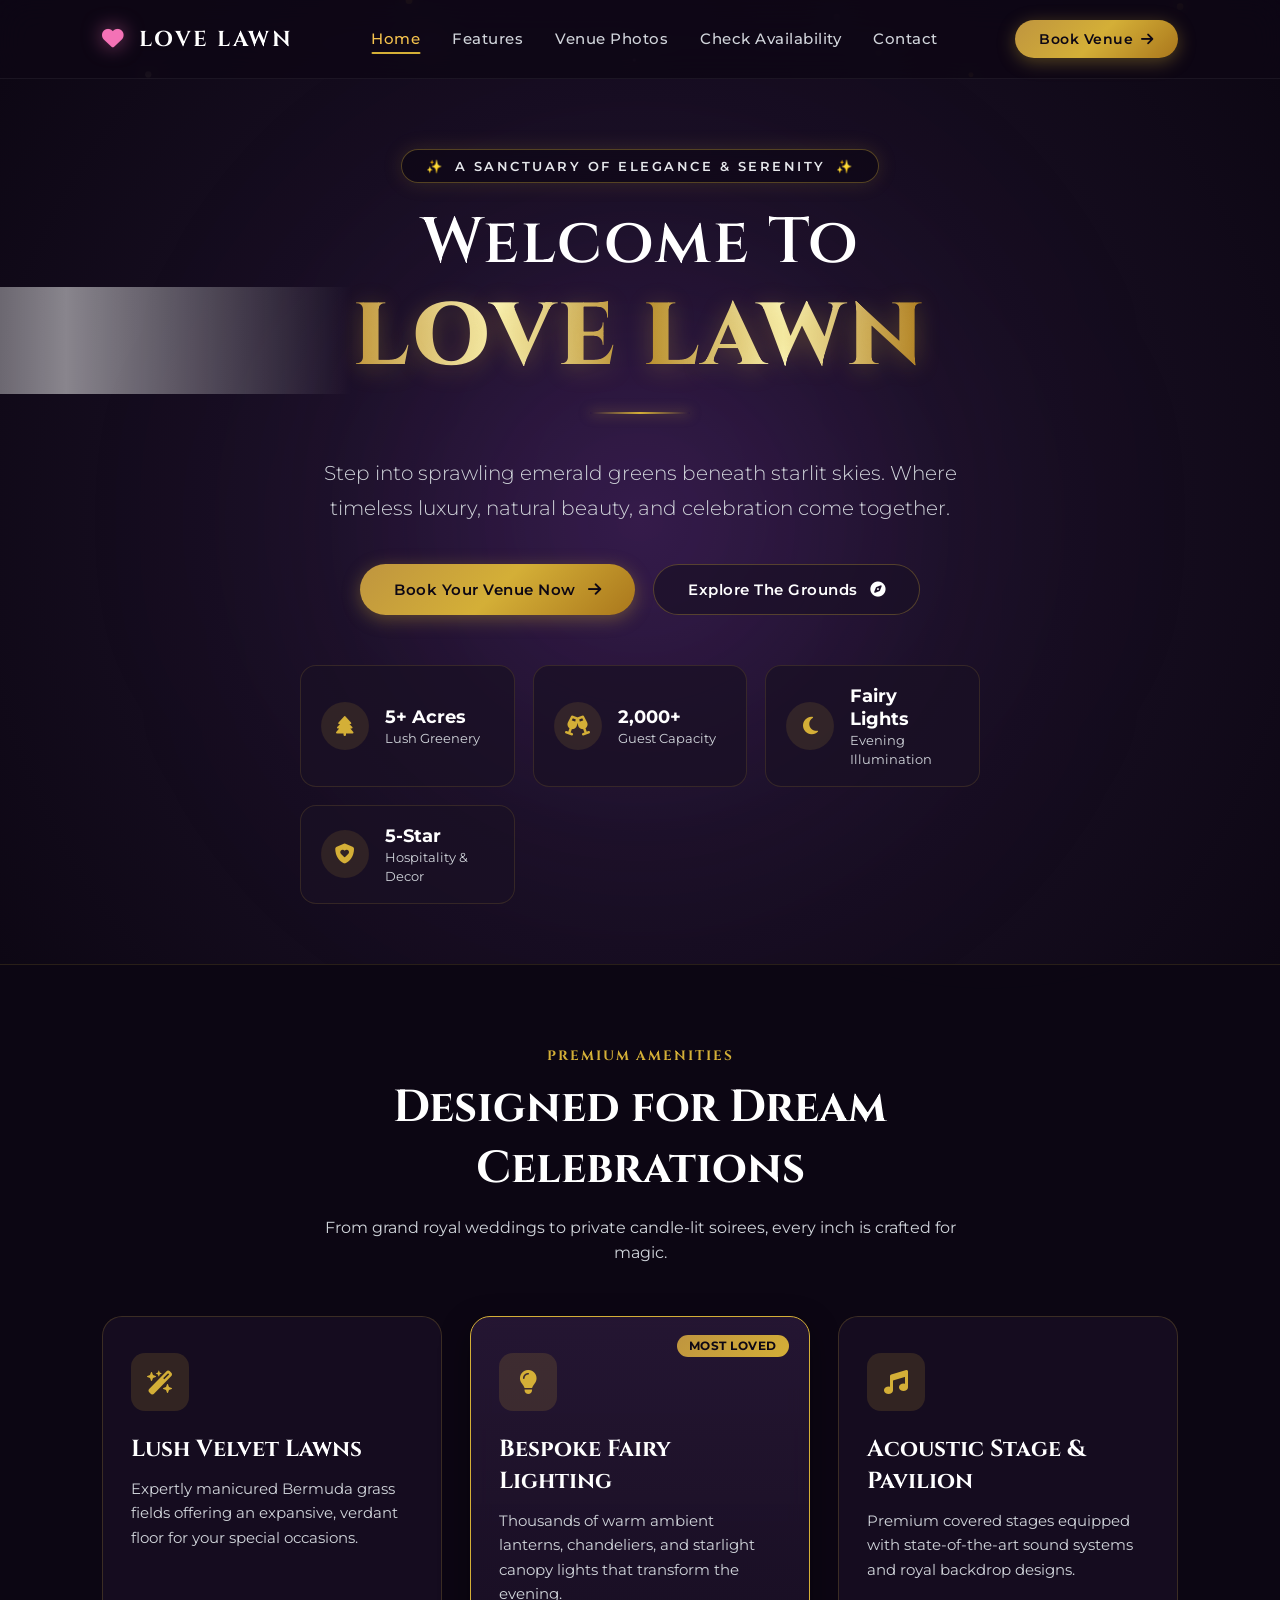
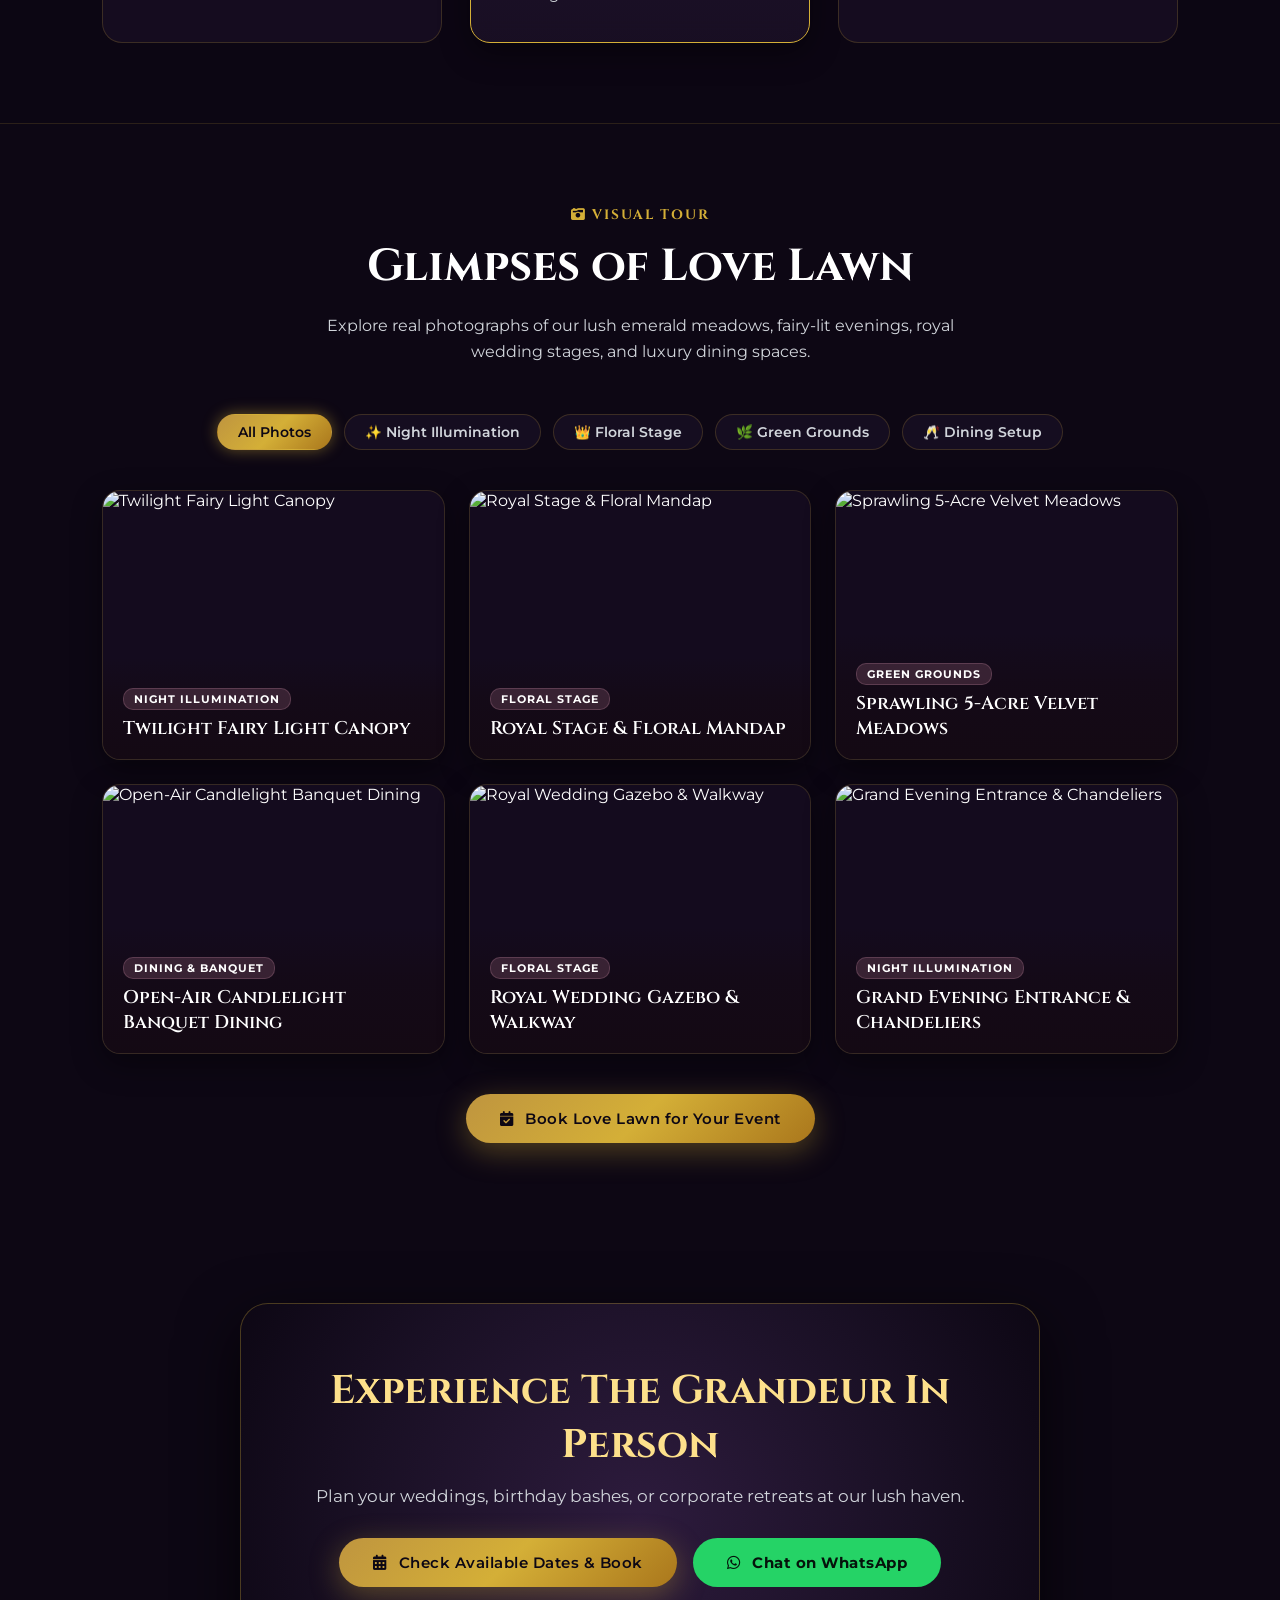
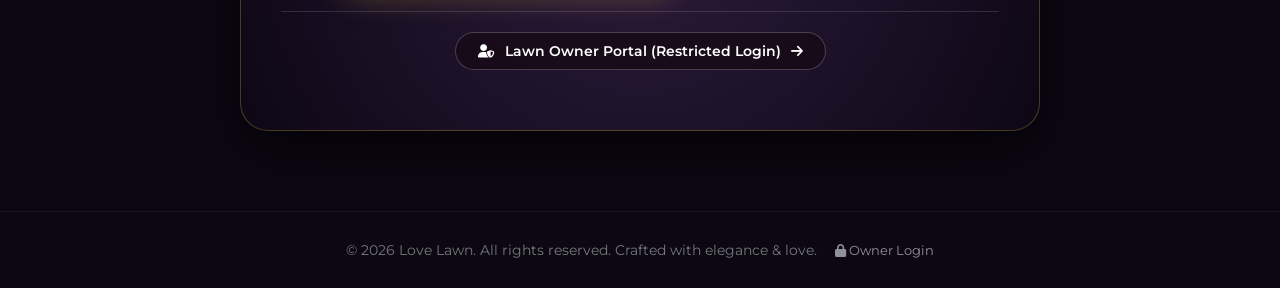
==== commit fca778b8: "Add files via upload" ====
--- a/index.html
+++ b/index.html
@@ -3,79 +3,84 @@
 <head>
   <meta charset="UTF-8">
   <meta name="viewport" content="width=device-width, initial-scale=1.0">
-  <title>Welcome to Love Lawn | Luxury Garden & Event Venue</title>
+  <title>LOVE LAWN | A Sanctuary of Elegance</title>
   
-  <!-- Premium Google Fonts -->
+  <!-- Google Fonts: Cinzel & Montserrat -->
   <link rel="preconnect" href="https://fonts.googleapis.com">
   <link rel="preconnect" href="https://fonts.gstatic.com" crossorigin>
-  <link href="https://fonts.googleapis.com/css2?family=Cinzel+Decorative:wght@700;900&family=Playfair+Display:ital,wght@0,500;0,700;0,900;1,400&family=Plus+Jakarta+Sans:wght@300;400;500;600;700&display=swap" rel="stylesheet">
+  <link href="https://fonts.googleapis.com/css2?family=Cinzel:wght@400;600;700;800;900&family=Montserrat:wght@300;400;500;600;700&display=swap" rel="stylesheet">
   
   <!-- FontAwesome Icons -->
   <link rel="stylesheet" href="https://cdnjs.cloudflare.com/ajax/libs/font-awesome/6.5.1/css/all.min.css">
   
   <link rel="stylesheet" href="style.css">
 </head>
-<body>
+<body class="font-montserrat">
 
   <!-- Floating Particles Canvas -->
   <canvas id="particles-canvas"></canvas>
 
-  <!-- Ambient Light Effects (Dusty Mauve, Silver & Pearl) -->
+  <!-- Ambient Light Effects -->
   <div class="glow-orb orb-1"></div>
   <div class="glow-orb orb-2"></div>
   <div class="glow-orb orb-3"></div>
 
   <!-- Header Navigation -->
   <header class="navbar">
-    <div class="nav-brand">
-      <i class="fa-solid fa-heart brand-heart"></i>
-      <span>LOVE LAWN</span>
-    </div>
+    <a href="#home" class="nav-brand group">
+      <i class="fa-solid fa-heart brand-heart text-pink-400"></i>
+      <span class="font-cinzel">LOVE LAWN</span>
+    </a>
     <nav class="nav-links">
-      <a href="#home" class="active">Home</a>
-      <a href="#features">Features</a>
-      <a href="#gallery">Venue Photos</a>
-      <a href="booking.html">Check Availability</a>
-      <a href="#contact">Contact</a>
+      <a href="#home" class="nav-link active">Home</a>
+      <a href="#features" class="nav-link">Features</a>
+      <a href="#gallery" class="nav-link">Venue Photos</a>
+      <a href="booking.html" class="nav-link">Check Availability</a>
+      <a href="#contact" class="nav-link">Contact</a>
     </nav>
-    <a href="booking.html" class="btn-nav">
+    <a href="booking.html" class="btn-nav gold-btn-gradient">
       <span>Book Venue</span>
       <i class="fa-solid fa-arrow-right"></i>
     </a>
   </header>
 
   <!-- Hero Section -->
-  <main id="home" class="hero">
-    <div class="hero-container">
-
-      <!-- Badge with shimmer -->
-      <div class="welcome-badge">
-        <span class="sparkle">✨</span>
-        <span>A Sanctuary of Elegance & Serenity</span>
-        <span class="sparkle">✨</span>
-      </div>
-
-      <!-- Main Animated Heading -->
+  <main id="home" class="hero hero-bg">
+    
+    <!-- Animated Stars Container -->
+    <div id="star-container"></div>
+    
+    <!-- Subtle Ambient Glow -->
+    <div class="hero-ambient-glow"></div>
+
+    <div class="hero-container relative z-10">
+
+      <!-- Badge with Floating Animation -->
+      <div class="welcome-badge float-anim">
+        <span class="sparkle text-gold-400">✨</span>
+        <span class="badge-text">A Sanctuary of Elegance &amp; Serenity</span>
+        <span class="sparkle text-gold-400">✨</span>
+      </div>
+
+      <!-- Main Heading with Gold Gradient & Typography -->
       <div class="title-wrapper">
-        <h1 class="main-title" id="animated-title">
-          <span class="word word-welcome">Welcome</span>
-          <span class="word word-to">to</span>
-          <span class="word word-love">Love</span>
-          <span class="word word-lawn">Lawn</span>
+        <h1 class="main-title font-cinzel">
+          <span class="hero-subtext">Welcome To</span>
+          <span class="gold-text-gradient">LOVE LAWN</span>
         </h1>
-        <div class="title-underline"></div>
-      </div>
-
-      <!-- Tagline / Subtitle -->
+        <div class="decorative-underline"></div>
+      </div>
+
+      <!-- Subtitle -->
       <p class="hero-subtitle">
         Step into sprawling emerald greens beneath starlit skies. Where timeless luxury, natural beauty, and celebration come together.
       </p>
 
       <!-- Action Buttons -->
       <div class="cta-group">
-        <a href="booking.html" class="btn btn-luxury">
-          <span class="btn-text">Check Availability & Book</span>
-          <i class="fa-solid fa-calendar-check"></i>
+        <a href="booking.html" class="btn gold-btn-gradient">
+          <span class="btn-text">Book Your Venue Now</span>
+          <i class="fa-solid fa-arrow-right"></i>
         </a>
         <a href="#features" class="btn btn-glass">
           <span class="btn-text">Explore The Grounds</span>
@@ -113,7 +118,7 @@
           <div class="icon-circle"><i class="fa-solid fa-shield-heart"></i></div>
           <div class="highlight-info">
             <span class="highlight-number">5-Star</span>
-            <span class="highlight-label">Hospitality & Decor</span>
+            <span class="highlight-label">Hospitality &amp; Decor</span>
           </div>
         </div>
       </div>
--- a/style.css
+++ b/style.css
@@ -1,42 +1,33 @@
 :root {
-  /* Dusty Mauve + Pearl + Silver Luxury Theme Palette */
-  --mauve-deep: #140812;
-  --mauve-dark: #1f0d1b;
-  --mauve-card: rgba(36, 18, 33, 0.74);
-  --mauve-dusty: #a26d85;
-  --mauve-light: #c895ac;
-  --mauve-soft: #e3bdcf;
-  --mauve-glow: rgba(162, 109, 133, 0.42);
-
-  --pearl-pure: #ffffff;
-  --pearl-luminous: #fcf9f5;
-  --pearl-warm: #f4eee7;
-  --pearl-glow: rgba(252, 249, 245, 0.28);
-  --border-pearl: rgba(252, 249, 245, 0.26);
-
-  --silver-bright: #f0f3f8;
-  --silver-light: #d6dbe3;
-  --silver-metallic: #b0b8c4;
-  --silver-glow: rgba(214, 219, 227, 0.32);
-  --border-silver: rgba(214, 219, 227, 0.22);
-
-  /* Semantic UI Tokens */
-  --bg-deep: #140812;
-  --bg-dark: #1f0d1b;
-  --bg-card: rgba(36, 18, 33, 0.74);
-  --border-glass: rgba(214, 219, 227, 0.22);
-
-  --gold-primary: #f6d365;
-  --gold-secondary: #fda085;
-  --gold-accent: #d4af37;
-  --gold-glow: rgba(246, 211, 101, 0.45);
-  --emerald-light: #c895ac;
-  --emerald-glow: rgba(200, 149, 172, 0.35);
-  --text-white: #fdfaf7;
-  --text-muted: #d0c2cc;
-  --font-serif: 'Playfair Display', serif;
-  --font-display: 'Cinzel Decorative', serif;
-  --font-sans: 'Plus Jakarta Sans', sans-serif;
+  /* Sanctuary of Elegance Theme */
+  --bg-dark-950: #0d0714;
+  --bg-dark-900: #1a1025;
+  --bg-plum: #2d1b3d;
+
+  --gold-300: #fde08b;
+  --gold-400: #f5c34e;
+  --gold-500: #d4af37;
+  --gold-600: #aa7c11;
+
+  --gold-primary: #d4af37;
+  --gold-secondary: #f5c34e;
+  --gold-glow: rgba(212, 175, 55, 0.45);
+
+  --bg-deep: #0d0714;
+  --bg-dark: #1a1025;
+  --bg-card: rgba(26, 16, 37, 0.75);
+  --border-glass: rgba(212, 175, 55, 0.22);
+  --border-gold: rgba(212, 175, 55, 0.35);
+
+  --text-white: #ffffff;
+  --text-muted: #d1d5db;
+  --text-gold: #f5c34e;
+
+  --font-cinzel: 'Cinzel', serif;
+  --font-montserrat: 'Montserrat', sans-serif;
+  --font-serif: 'Cinzel', serif;
+  --font-display: 'Cinzel', serif;
+  --font-sans: 'Montserrat', sans-serif;
 }
 
 * {
@@ -50,19 +41,13 @@
 }
 
 body {
-  background-color: var(--bg-deep);
-  color: var(--text-white);
-  font-family: var(--font-sans);
+  background-color: #0d0714;
+  color: #ffffff;
+  font-family: var(--font-montserrat);
   min-height: 100vh;
   position: relative;
   overflow-x: hidden;
-  background-image: 
-    radial-gradient(circle at 16% 16%, rgba(162, 109, 133, 0.45) 0%, transparent 55%), /* Dusty Mauve Glow */
-    radial-gradient(circle at 84% 20%, rgba(252, 249, 245, 0.24) 0%, transparent 48%), /* Luminous Pearl Radiance */
-    radial-gradient(circle at 50% 65%, rgba(214, 219, 227, 0.24) 0%, transparent 55%), /* Shimmering Silver Light */
-    radial-gradient(circle at 85% 85%, rgba(138, 77, 107, 0.40) 0%, transparent 50%),  /* Dusty Mauve Depth */
-    radial-gradient(circle at 10% 82%, rgba(214, 219, 227, 0.18) 0%, transparent 45%), /* Silver Glow */
-    linear-gradient(165deg, #130712 0%, #220f20 35%, #180a17 70%, #0d040d 100%);       /* Rich Dusty Mauve Base */
+  background-image: radial-gradient(circle at center, #2d1b3d 0%, #1a1025 45%, #0d0714 100%);
   background-attachment: fixed;
 }
 
@@ -88,9 +73,9 @@
 }
 
 .orb-1 {
-  width: 480px;
-  height: 480px;
-  background: radial-gradient(circle, rgba(162, 109, 133, 0.35), transparent 70%); /* Dusty Mauve */
+  width: 500px;
+  height: 500px;
+  background: radial-gradient(circle, rgba(107, 33, 168, 0.22), transparent 70%);
   top: 5%;
   left: 15%;
 }
@@ -98,7 +83,7 @@
 .orb-2 {
   width: 550px;
   height: 550px;
-  background: radial-gradient(circle, rgba(214, 219, 227, 0.26), transparent 70%); /* Silver */
+  background: radial-gradient(circle, rgba(212, 175, 55, 0.18), transparent 70%);
   bottom: 10%;
   right: 12%;
   animation-duration: 16s;
@@ -107,7 +92,7 @@
 .orb-3 {
   width: 440px;
   height: 440px;
-  background: radial-gradient(circle, rgba(252, 249, 245, 0.24), transparent 70%); /* Pearl */
+  background: radial-gradient(circle, rgba(253, 224, 139, 0.15), transparent 70%);
   top: 45%;
   left: 60%;
   animation-duration: 14s;
@@ -122,32 +107,43 @@
 /* Navigation Bar */
 .navbar {
   position: relative;
-  z-index: 20;
+  z-index: 50;
   display: flex;
   align-items: center;
   justify-content: space-between;
-  padding: 24px 8%;
-  background: rgba(22, 11, 22, 0.78);
+  padding: 20px 8%;
+  background: rgba(13, 7, 20, 0.85);
   backdrop-filter: blur(16px);
-  border-bottom: 1px solid rgba(214, 219, 227, 0.18);
+  border-bottom: 1px solid rgba(255, 255, 255, 0.06);
 }
 
 .nav-brand {
   display: flex;
   align-items: center;
   gap: 12px;
-  font-family: var(--font-display);
-  font-size: 1.25rem;
-  letter-spacing: 2px;
-  color: var(--gold-primary);
+  font-family: var(--font-cinzel);
+  font-size: 1.35rem;
+  letter-spacing: 2.5px;
+  color: #ffffff;
   font-weight: 700;
+  text-decoration: none;
+  transition: all 0.3s ease;
+}
+
+.nav-brand:hover {
+  color: #fde08b;
 }
 
 .brand-heart {
-  color: #ff5e7e;
-  font-size: 1.4rem;
-  filter: drop-shadow(0 0 12px rgba(255, 94, 126, 0.6));
+  color: #f472b6;
+  font-size: 1.35rem;
+  filter: drop-shadow(0 0 10px rgba(244, 114, 182, 0.6));
   animation: heartPulse 1.8s ease-in-out infinite;
+  transition: transform 0.3s ease;
+}
+
+.nav-brand:hover .brand-heart {
+  transform: scale(1.2);
 }
 
 @keyframes heartPulse {
@@ -160,70 +156,116 @@
   gap: 32px;
 }
 
-.nav-links a {
+.nav-link {
+  position: relative;
   text-decoration: none;
-  color: var(--text-muted);
+  color: #d1d5db;
+  font-family: var(--font-montserrat);
   font-weight: 500;
-  font-size: 0.95rem;
+  font-size: 0.92rem;
   letter-spacing: 0.5px;
-  transition: all 0.3s ease;
-  position: relative;
-}
-
-.nav-links a:hover,
-.nav-links a.active {
-  color: var(--gold-primary);
-}
-
-.nav-links a::after {
+  transition: color 0.3s ease;
+}
+
+.nav-link::after {
   content: '';
   position: absolute;
-  bottom: -6px;
-  left: 0;
   width: 0;
   height: 2px;
-  background: linear-gradient(90deg, var(--gold-primary), var(--emerald-light));
-  transition: width 0.3s ease;
-}
-
-.nav-links a:hover::after,
-.nav-links a.active::after {
+  bottom: -6px;
+  left: 50%;
+  background-color: #d4af37;
+  transition: all 0.3s ease;
+  transform: translateX(-50%);
+  border-radius: 2px;
+}
+
+.nav-link:hover::after,
+.nav-link.active::after {
   width: 100%;
+}
+
+.nav-link:hover {
+  color: #ffffff;
+}
+
+.nav-link.active {
+  color: #f5c34e;
 }
 
 .btn-nav {
   display: inline-flex;
   align-items: center;
   gap: 8px;
-  padding: 10px 22px;
-  background: linear-gradient(135deg, rgba(212, 175, 55, 0.2), rgba(212, 175, 55, 0.05));
-  border: 1px solid var(--border-glass);
+  padding: 10px 24px;
   border-radius: 30px;
-  color: var(--gold-primary);
+  font-size: 0.88rem;
+  letter-spacing: 0.5px;
   text-decoration: none;
-  font-weight: 600;
-  font-size: 0.85rem;
-  letter-spacing: 0.5px;
-  transition: all 0.3s ease;
-}
-
-.btn-nav:hover {
-  background: linear-gradient(135deg, var(--gold-primary), #e6b800);
-  color: #140812;
-  box-shadow: 0 0 20px var(--gold-glow);
-  transform: translateY(-2px);
-}
-
-/* Hero Section */
+}
+
+/* =========================================
+   HERO SECTION & RICH GRADIENTS
+========================================= */
 .hero {
   position: relative;
   z-index: 10;
-  min-height: 88vh;
+  min-height: calc(100vh - 80px);
   display: flex;
   align-items: center;
   justify-content: center;
   text-align: center;
   padding: 70px 24px 60px;
+  overflow: hidden;
+}
+
+.hero-bg {
+  background: radial-gradient(circle at center, #2d1b3d 0%, #1a1025 40%, #0d0714 100%);
+}
+
+/* Animated Stars */
+#star-container {
+  position: absolute;
+  top: 0;
+  left: 0;
+  width: 100%;
+  height: 100%;
+  overflow: hidden;
+  z-index: 0;
+  pointer-events: none;
+}
+
+.star {
+  position: absolute;
+  background-color: #ffffff;
+  border-radius: 50%;
+  animation: twinkle var(--duration, 3s) ease-in-out infinite alternate;
+  opacity: 0;
+}
+
+.star-gold {
+  background-color: #fcf6ba;
+  box-shadow: 0 0 8px rgba(252, 246, 186, 0.75);
+}
+
+@keyframes twinkle {
+  0% { opacity: 0.1; transform: scale(0.8); }
+  100% { opacity: 1; transform: scale(1.2); box-shadow: 0 0 10px rgba(255, 255, 255, 0.85); }
+}
+
+/* Subtle Ambient Glow */
+.hero-ambient-glow {
+  position: absolute;
+  top: 50%;
+  left: 50%;
+  transform: translate(-50%, -50%);
+  width: 800px;
+  height: 800px;
+  background: radial-gradient(circle, rgba(107, 33, 168, 0.2), transparent 70%);
+  border-radius: 50%;
+  filter: blur(120px);
+  pointer-events: none;
+  z-index: 0;
 }
 
 .hero-container {
@@ -232,6 +274,19 @@
   display: flex;
   flex-direction: column;
   align-items: center;
+  position: relative;
+  z-index: 10;
+}
+
+/* Subtle floating animation for badge */
+.float-anim {
+  animation: float 6s ease-in-out infinite;
+}
+
+@keyframes float {
+  0% { transform: translateY(0px); }
+  50% { transform: translateY(-10px); }
+  100% { transform: translateY(0px); }
 }
 
 /* Shimmering Badge */
@@ -240,17 +295,17 @@
   align-items: center;
   gap: 10px;
   padding: 8px 24px;
-  background: rgba(38, 18, 35, 0.85);
-  border: 1px solid rgba(214, 219, 227, 0.3);
+  background: rgba(13, 7, 20, 0.65);
+  border: 1px solid rgba(212, 175, 55, 0.35);
   border-radius: 50px;
-  font-size: 0.85rem;
-  letter-spacing: 1.5px;
+  font-size: 0.82rem;
+  letter-spacing: 2.5px;
   text-transform: uppercase;
-  color: var(--pearl-luminous);
+  color: #e5e7eb;
   font-weight: 600;
-  box-shadow: 0 0 25px rgba(162, 109, 133, 0.25);
+  box-shadow: 0 0 20px rgba(212, 175, 55, 0.15);
+  backdrop-filter: blur(10px);
   margin-bottom: 24px;
-  animation: fadeInDown 1s cubic-bezier(0.16, 1, 0.3, 1) forwards;
 }
 
 .sparkle {
@@ -264,75 +319,61 @@
 }
 
 /* =======================================================
-   ANIMATED "WELCOME TO MY LAWN" HEADING
+   ANIMATED "WELCOME TO LOVE LAWN" HEADING
 ======================================================= */
 .title-wrapper {
   position: relative;
-  margin-bottom: 24px;
+  margin-bottom: 16px;
+  text-align: center;
 }
 
 .main-title {
-  font-family: var(--font-display);
+  font-family: var(--font-cinzel);
   font-size: clamp(2.8rem, 7vw, 5.5rem);
-  font-weight: 900;
+  font-weight: 700;
   line-height: 1.15;
   letter-spacing: 2px;
-  text-transform: capitalize;
-  display: flex;
-  flex-wrap: wrap;
-  justify-content: center;
-  gap: 18px;
-}
-
-.word {
-  display: inline-block;
+  margin-bottom: 8px;
+}
+
+.hero-subtext {
+  display: block;
+  font-size: clamp(2.2rem, 5vw, 4rem);
+  font-weight: 600;
+  color: #ffffff;
+  letter-spacing: 1.5px;
   opacity: 0;
-  transform: translateY(40px) scale(0.9);
-  animation: revealWord 1s cubic-bezier(0.2, 0.8, 0.2, 1) forwards;
+  transform: translateY(20px);
+  animation: fadeInUp 0.9s cubic-bezier(0.16, 1, 0.3, 1) forwards;
+}
+
+/* Gold Text Gradient */
+.gold-text-gradient {
+  background: linear-gradient(to right, #bf953f, #fcf6ba, #b38728, #fbf5b7, #aa771c);
+  -webkit-background-clip: text;
   background-clip: text;
-  -webkit-background-clip: text;
   color: transparent;
-  text-shadow: 0 10px 30px rgba(0, 0, 0, 0.6);
-  position: relative;
-}
-
-/* Word Stagger Delays */
-.word-welcome {
-  animation-delay: 0.2s;
-  background-image: linear-gradient(135deg, #ffffff 10%, #f6d365 70%, #d4af37 100%);
-  filter: drop-shadow(0 0 25px rgba(246, 211, 101, 0.4));
-}
-
-.word-to {
-  animation-delay: 0.45s;
-  background-image: linear-gradient(135deg, #fceecb 20%, #e2c070 100%);
-  font-family: var(--font-serif);
-  font-style: italic;
-  font-weight: 500;
-}
-
-.word-love {
-  animation-delay: 0.65s;
-  background-image: linear-gradient(135deg, #ff8fa3 0%, #ff4d6d 50%, #f6d365 100%);
-  filter: drop-shadow(0 0 30px rgba(255, 77, 109, 0.5));
-}
-
-.word-lawn {
-  animation-delay: 0.9s;
-  background-image: linear-gradient(135deg, #ffd700 0%, #ffaa00 50%, #34d399 100%);
-  filter: drop-shadow(0 0 35px rgba(255, 215, 0, 0.6));
-  position: relative;
-}
-
-/* Shimmer Sweeping Animation over "Lawn" */
-.word-lawn::after {
+  text-shadow: 0px 4px 25px rgba(212, 175, 55, 0.3);
+  display: block;
+  margin-top: 6px;
+  padding-bottom: 6px;
+  position: relative;
+  letter-spacing: 3px;
+  font-weight: 800;
+  opacity: 0;
+  transform: translateY(25px);
+  animation: fadeInUp 1s cubic-bezier(0.16, 1, 0.3, 1) 0.25s forwards;
+}
+
+/* Shimmer sweeping light across gold text */
+.gold-text-gradient::after {
   content: '';
   position: absolute;
   top: 0;
   left: -100%;
   width: 100%;
   height: 100%;
-  background: linear-gradient(90deg, transparent, rgba(255, 255, 255, 0.8), transparent);
+  background: linear-gradient(90deg, transparent, rgba(255, 255, 255, 0.5), transparent);
   animation: sweepLight 4s ease-in-out infinite;
   animation-delay: 1.8s;
   pointer-events: none;
@@ -344,45 +385,33 @@
   100% { left: 130%; }
 }
 
-@keyframes revealWord {
-  0% {
-    opacity: 0;
-    transform: translateY(40px) scale(0.9);
-  }
-  100% {
-    opacity: 1;
-    transform: translateY(0) scale(1);
-  }
-}
-
-/* Golden Decorative Underline */
-.title-underline {
-  width: 0;
-  height: 3px;
-  margin: 16px auto 0;
-  background: linear-gradient(90deg, transparent, var(--gold-primary), var(--emerald-light), var(--gold-primary), transparent);
-  border-radius: 4px;
-  box-shadow: 0 0 20px var(--gold-glow);
-  animation: expandUnderline 1.2s cubic-bezier(0.16, 1, 0.3, 1) forwards;
-  animation-delay: 1.2s;
-}
-
-@keyframes expandUnderline {
-  0% { width: 0; opacity: 0; }
-  100% { width: 220px; opacity: 1; }
+/* Decorative Gold Underline */
+.decorative-underline {
+  width: 100px;
+  height: 2px;
+  background: linear-gradient(to right, transparent, #d4af37, transparent);
+  margin: 18px auto 26px;
+  box-shadow: 0 0 12px rgba(212, 175, 55, 0.6);
+  animation: glowUnderline 3s ease-in-out infinite alternate;
+}
+
+@keyframes glowUnderline {
+  0% { width: 80px; opacity: 0.7; }
+  100% { width: 150px; opacity: 1; }
 }
 
 /* Subtitle */
 .hero-subtitle {
-  font-size: clamp(1.05rem, 2vw, 1.3rem);
-  color: var(--text-muted);
-  line-height: 1.7;
+  font-family: var(--font-montserrat);
+  font-size: clamp(1rem, 2vw, 1.25rem);
+  color: #d1d5db;
+  line-height: 1.75;
   max-width: 680px;
-  margin-bottom: 38px;
+  margin: 0 auto 38px;
   font-weight: 300;
   opacity: 0;
-  animation: fadeInUp 1s cubic-bezier(0.16, 1, 0.3, 1) forwards;
-  animation-delay: 1.3s;
+  animation: fadeInUp 1s cubic-bezier(0.16, 1, 0.3, 1) 0.5s forwards;
+  drop-shadow: 0 2px 10px rgba(0, 0, 0, 0.6);
 }
 
 /* CTA Group */
@@ -393,17 +422,17 @@
   flex-wrap: wrap;
   margin-bottom: 50px;
   opacity: 0;
-  animation: fadeInUp 1s cubic-bezier(0.16, 1, 0.3, 1) forwards;
-  animation-delay: 1.5s;
+  animation: fadeInUp 1s cubic-bezier(0.16, 1, 0.3, 1) 0.7s forwards;
 }
 
 .btn {
   display: inline-flex;
   align-items: center;
   gap: 12px;
-  padding: 16px 36px;
+  padding: 15px 34px;
   border-radius: 40px;
-  font-size: 1rem;
+  font-family: var(--font-montserrat);
+  font-size: 0.95rem;
   font-weight: 600;
   text-decoration: none;
   letter-spacing: 0.5px;
@@ -413,30 +442,49 @@
   overflow: hidden;
 }
 
+/* Gold Button Gradient */
+.gold-btn-gradient {
+  background: linear-gradient(135deg, #bf953f 0%, #d4af37 50%, #aa771c 100%);
+  color: #0d0714 !important;
+  font-weight: 600;
+  border: none;
+  box-shadow: 0 4px 18px rgba(212, 175, 55, 0.35);
+  transition: all 0.3s ease;
+}
+
+.gold-btn-gradient:hover {
+  background: linear-gradient(135deg, #fcf6ba 0%, #d4af37 50%, #bf953f 100%);
+  box-shadow: 0 0 25px rgba(212, 175, 55, 0.55);
+  transform: translateY(-2px);
+  color: #0d0714 !important;
+}
+
 .btn-luxury {
-  background: linear-gradient(135deg, #f6d365 0%, #fda085 100%);
-  color: #140812;
-  box-shadow: 0 8px 30px rgba(246, 211, 101, 0.35);
+  background: linear-gradient(135deg, #bf953f 0%, #d4af37 50%, #aa771c 100%);
+  color: #0d0714 !important;
+  box-shadow: 0 8px 30px rgba(212, 175, 55, 0.35);
   border: none;
 }
 
 .btn-luxury:hover {
+  background: linear-gradient(135deg, #fcf6ba 0%, #d4af37 50%, #bf953f 100%);
   transform: translateY(-4px) scale(1.03);
-  box-shadow: 0 14px 40px rgba(246, 211, 101, 0.55);
+  box-shadow: 0 14px 40px rgba(212, 175, 55, 0.55);
 }
 
 .btn-glass {
-  background: rgba(38, 18, 33, 0.7);
-  color: var(--text-white);
-  border: 1px solid var(--border-glass);
+  background: rgba(26, 16, 37, 0.7);
+  color: #ffffff;
+  border: 1px solid rgba(212, 175, 55, 0.3);
   backdrop-filter: blur(10px);
 }
 
 .btn-glass:hover {
-  background: rgba(214, 219, 227, 0.18);
-  border-color: var(--silver-bright);
-  color: var(--pearl-luminous);
-  transform: translateY(-4px);
+  background: rgba(212, 175, 55, 0.15);
+  border-color: #fde08b;
+  color: #fde08b;
+  transform: translateY(-3px);
+  box-shadow: 0 8px 25px rgba(0, 0, 0, 0.5);
 }
 
 /* Highlights Grid */
@@ -499,8 +547,8 @@
   position: relative;
   z-index: 10;
   padding: 80px 8%;
-  background: rgba(18, 8, 18, 0.88);
-  border-top: 1px solid rgba(214, 219, 227, 0.12);
+  background: rgba(13, 7, 20, 0.92);
+  border-top: 1px solid rgba(212, 175, 55, 0.15);
 }
 
 .section-header {
@@ -510,15 +558,16 @@
 }
 
 .section-tag {
-  color: var(--emerald-light);
-  font-size: 0.8rem;
+  color: #d4af37;
+  font-family: var(--font-cinzel);
+  font-size: 0.85rem;
   letter-spacing: 2px;
   font-weight: 700;
   text-transform: uppercase;
 }
 
 .section-title {
-  font-family: var(--font-serif);
+  font-family: var(--font-cinzel);
   font-size: clamp(2rem, 4vw, 2.8rem);
   margin: 12px 0 16px;
   color: #fff;
@@ -538,31 +587,33 @@
 }
 
 .feature-card {
-  background: var(--bg-card);
-  border: 1px solid rgba(214, 219, 227, 0.18);
+  background: rgba(26, 16, 37, 0.7);
+  border: 1px solid rgba(212, 175, 55, 0.2);
   border-radius: 20px;
   padding: 36px 28px;
   position: relative;
   transition: all 0.4s cubic-bezier(0.16, 1, 0.3, 1);
+  backdrop-filter: blur(12px);
 }
 
 .feature-card:hover {
   transform: translateY(-8px);
-  border-color: var(--silver-bright);
-  box-shadow: 0 18px 40px rgba(0, 0, 0, 0.5);
+  border-color: #d4af37;
+  box-shadow: 0 18px 40px rgba(212, 175, 55, 0.2);
 }
 
 .feature-card.featured {
-  border-color: var(--silver-bright);
-  background: linear-gradient(180deg, rgba(64, 30, 58, 0.65) 0%, rgba(36, 18, 33, 0.85) 100%);
+  border-color: #d4af37;
+  background: linear-gradient(180deg, rgba(45, 27, 61, 0.75) 0%, rgba(26, 16, 37, 0.9) 100%);
+  box-shadow: 0 10px 30px rgba(0, 0, 0, 0.4);
 }
 
 .card-badge {
   position: absolute;
   top: 18px;
   right: 20px;
-  background: linear-gradient(135deg, var(--gold-primary), #fda085);
-  color: #140812;
+  background: linear-gradient(135deg, #bf953f 0%, #d4af37 100%);
+  color: #0d0714;
   font-size: 0.72rem;
   font-weight: 700;
   padding: 4px 12px;
@@ -607,21 +658,21 @@
 }
 
 .contact-box {
-  background: linear-gradient(135deg, rgba(54, 25, 49, 0.88) 0%, rgba(24, 11, 23, 0.96) 100%);
-  border: 1px solid var(--border-glass);
+  background: radial-gradient(circle at center, #2d1b3d 0%, #1a1025 60%, #0d0714 100%);
+  border: 1px solid rgba(212, 175, 55, 0.3);
   border-radius: 28px;
   padding: 60px 40px;
   max-width: 800px;
   width: 100%;
   text-align: center;
-  box-shadow: 0 20px 60px rgba(0, 0, 0, 0.6);
+  box-shadow: 0 20px 60px rgba(0, 0, 0, 0.7);
 }
 
 .contact-box h2 {
-  font-family: var(--font-serif);
+  font-family: var(--font-cinzel);
   font-size: clamp(1.8rem, 3.5vw, 2.5rem);
   margin-bottom: 14px;
-  color: var(--pearl-luminous);
+  color: #fde08b;
 }
 
 .contact-box p {
@@ -700,8 +751,8 @@
   position: relative;
   z-index: 10;
   padding: 80px 8%;
-  background: rgba(16, 7, 16, 0.92);
-  border-top: 1px solid rgba(214, 219, 227, 0.12);
+  background: #0d0714;
+  border-top: 1px solid rgba(212, 175, 55, 0.15);
 }
 
 .gallery-filter-bar {
@@ -715,11 +766,11 @@
 
 .filter-btn {
   padding: 9px 20px;
-  background: rgba(36, 18, 33, 0.7);
-  border: 1px solid rgba(214, 219, 227, 0.2);
+  background: rgba(26, 16, 37, 0.7);
+  border: 1px solid rgba(212, 175, 55, 0.2);
   border-radius: 25px;
   color: var(--text-muted);
-  font-family: inherit;
+  font-family: var(--font-montserrat);
   font-size: 0.85rem;
   font-weight: 600;
   cursor: pointer;
@@ -727,15 +778,15 @@
 }
 
 .filter-btn:hover {
-  border-color: var(--silver-bright);
+  border-color: #d4af37;
   color: #fff;
 }
 
 .filter-btn.active {
-  background: linear-gradient(135deg, var(--mauve-dusty), var(--silver-metallic));
-  color: #ffffff;
+  background: linear-gradient(135deg, #bf953f 0%, #d4af37 50%, #aa771c 100%);
+  color: #0d0714;
   border-color: transparent;
-  box-shadow: 0 0 15px rgba(162, 109, 133, 0.45);
+  box-shadow: 0 0 15px rgba(212, 175, 55, 0.45);
 }
 
 .gallery-grid {
@@ -751,8 +802,8 @@
   border-radius: 18px;
   overflow: hidden;
   height: 270px;
-  background: #1c0e1b;
-  border: 1px solid rgba(214, 219, 227, 0.18);
+  background: #140b1e;
+  border: 1px solid rgba(212, 175, 55, 0.18);
   box-shadow: 0 10px 30px rgba(0, 0, 0, 0.4);
   cursor: pointer;
   transition: all 0.35s cubic-bezier(0.16, 1, 0.3, 1);
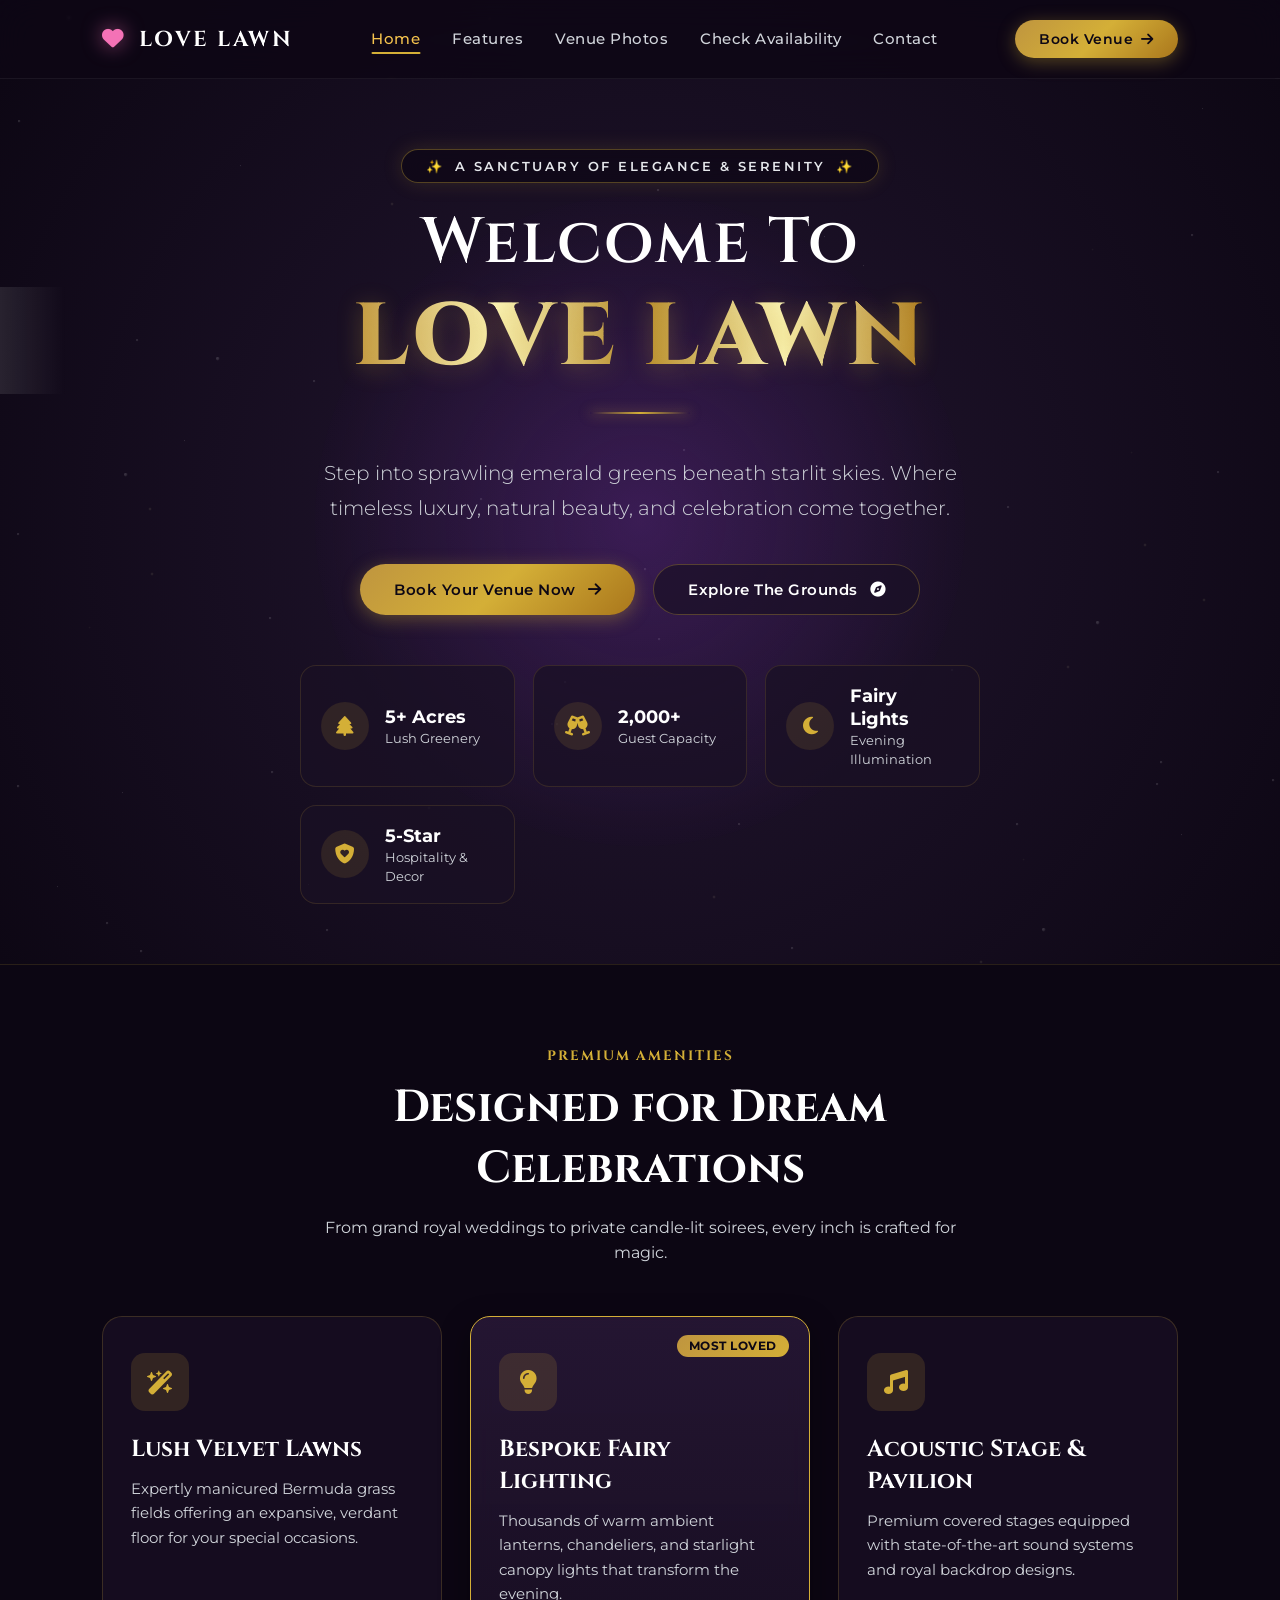
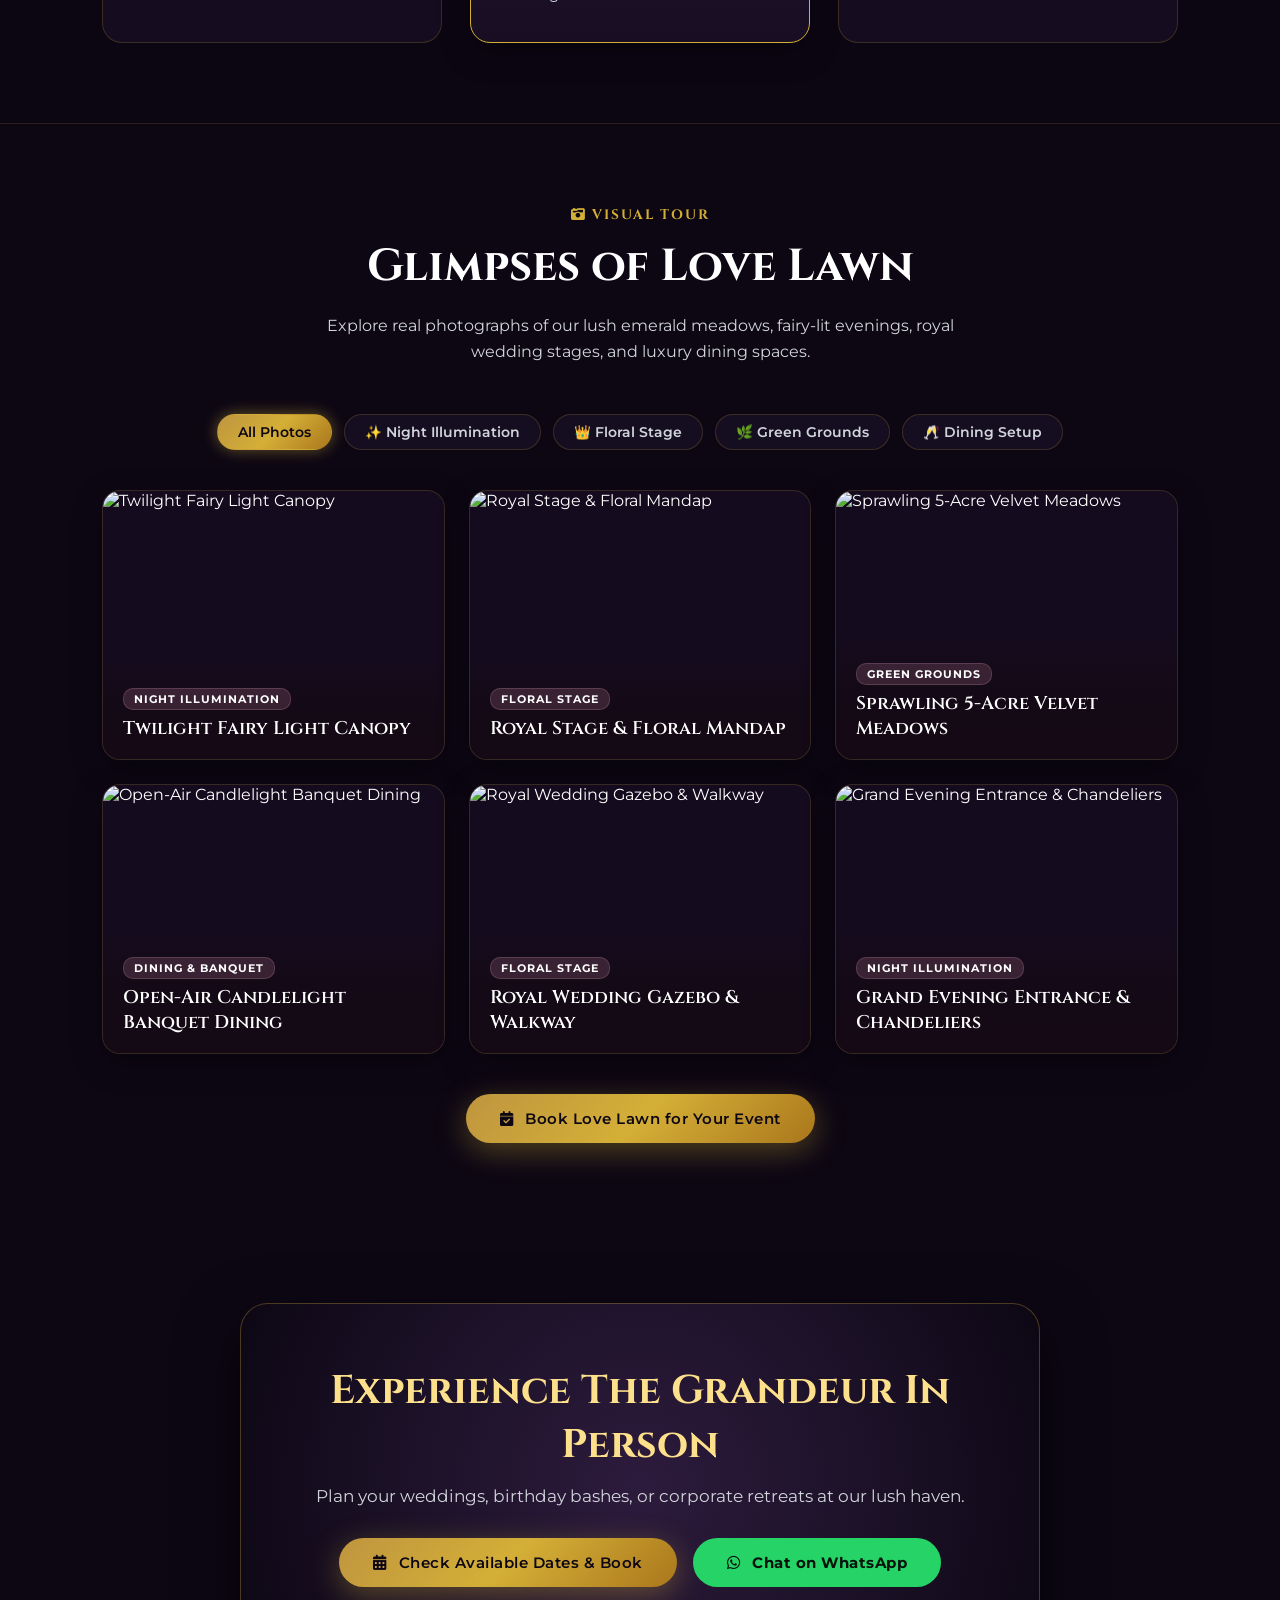
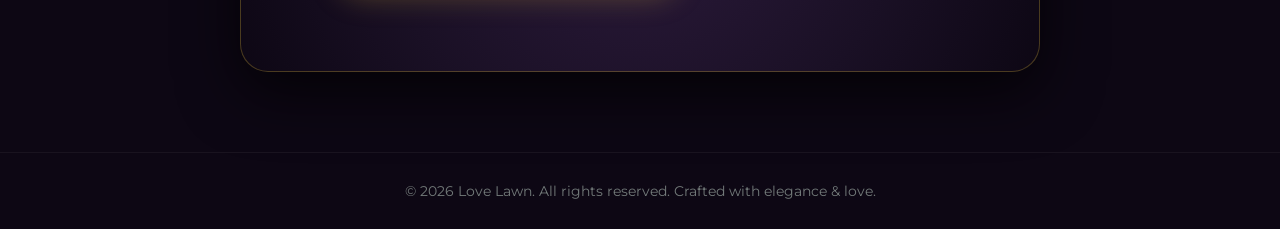
==== commit c9093b1b: "Add files via upload" ====
--- a/index.html
+++ b/index.html
@@ -201,24 +201,12 @@
         <a href="booking.html" class="btn btn-luxury"><i class="fa-solid fa-calendar-days"></i> Check Available Dates & Book</a>
         <a href="https://wa.me/?text=Hi,%20I%20am%20interested%20in%20booking%20Love%20Lawn" target="_blank" class="btn btn-whatsapp"><i class="fa-brands fa-whatsapp"></i> Chat on WhatsApp</a>
       </div>
-
-      <!-- Connected Owner Login Portal -->
-      <div class="owner-access-link-wrap">
-        <a href="owner.html" class="owner-portal-btn">
-          <i class="fa-solid fa-user-shield"></i>
-          <span>Lawn Owner Portal (Restricted Login)</span>
-          <i class="fa-solid fa-arrow-right"></i>
-        </a>
-      </div>
     </div>
   </section>
 
   <!-- Footer -->
   <footer class="footer">
-    <p>
-      © 2026 Love Lawn. All rights reserved. Crafted with elegance & love.
-      <a href="owner.html" class="owner-footer-link"><i class="fa-solid fa-lock"></i> Owner Login</a>
-    </p>
+    <p>© 2026 Love Lawn. All rights reserved. Crafted with elegance & love.</p>
   </footer>
 
   <script src="script.js"></script>
--- a/style.css
+++ b/style.css
@@ -47,8 +47,23 @@
   min-height: 100vh;
   position: relative;
   overflow-x: hidden;
+  -webkit-font-smoothing: antialiased;
+  -moz-osx-font-smoothing: grayscale;
+}
+
+/* Hardware-accelerated fixed background replacing laggy background-attachment: fixed */
+body::before {
+  content: '';
+  position: fixed;
+  top: 0;
+  left: 0;
+  width: 100vw;
+  height: 100vh;
   background-image: radial-gradient(circle at center, #2d1b3d 0%, #1a1025 45%, #0d0714 100%);
-  background-attachment: fixed;
+  pointer-events: none;
+  z-index: -2;
+  transform: translate3d(0, 0, 0);
+  will-change: transform;
 }
 
 /* Background Animated Canvas */
@@ -60,48 +75,50 @@
   height: 100vh;
   pointer-events: none;
   z-index: 0;
-}
-
-/* Glowing Ambient Orbs */
+  transform: translate3d(0, 0, 0);
+}
+
+/* Glowing Ambient Orbs - Zero heavy blur filter, smooth gradient falloff */
 .glow-orb {
   position: fixed;
   border-radius: 50%;
-  filter: blur(120px);
   pointer-events: none;
-  z-index: 0;
-  animation: floatOrb 12s ease-in-out infinite alternate;
+  z-index: -1;
+  transform: translate3d(0, 0, 0);
+  will-change: transform;
+  animation: floatOrb 18s ease-in-out infinite alternate;
 }
 
 .orb-1 {
-  width: 500px;
-  height: 500px;
-  background: radial-gradient(circle, rgba(107, 33, 168, 0.22), transparent 70%);
+  width: 480px;
+  height: 480px;
+  background: radial-gradient(circle, rgba(107, 33, 168, 0.28) 0%, rgba(107, 33, 168, 0.1) 40%, transparent 70%);
   top: 5%;
   left: 15%;
 }
 
 .orb-2 {
-  width: 550px;
-  height: 550px;
-  background: radial-gradient(circle, rgba(212, 175, 55, 0.18), transparent 70%);
+  width: 520px;
+  height: 520px;
+  background: radial-gradient(circle, rgba(212, 175, 55, 0.22) 0%, rgba(212, 175, 55, 0.07) 40%, transparent 70%);
   bottom: 10%;
   right: 12%;
-  animation-duration: 16s;
+  animation-duration: 22s;
 }
 
 .orb-3 {
-  width: 440px;
-  height: 440px;
-  background: radial-gradient(circle, rgba(253, 224, 139, 0.15), transparent 70%);
+  width: 400px;
+  height: 400px;
+  background: radial-gradient(circle, rgba(253, 224, 139, 0.18) 0%, rgba(253, 224, 139, 0.05) 40%, transparent 70%);
   top: 45%;
   left: 60%;
-  animation-duration: 14s;
+  animation-duration: 20s;
 }
 
 @keyframes floatOrb {
-  0% { transform: translate(0, 0) scale(1); }
-  50% { transform: translate(40px, -30px) scale(1.1); }
-  100% { transform: translate(-30px, 40px) scale(0.95); }
+  0% { transform: translate3d(0, 0, 0) scale(1); }
+  50% { transform: translate3d(25px, -20px, 0) scale(1.05); }
+  100% { transform: translate3d(-20px, 25px, 0) scale(0.95); }
 }
 
 /* Navigation Bar */
@@ -240,30 +257,32 @@
   background-color: #ffffff;
   border-radius: 50%;
   animation: twinkle var(--duration, 3s) ease-in-out infinite alternate;
-  opacity: 0;
+  opacity: 0.15;
+  will-change: transform, opacity;
+  contain: strict;
+  transform: translate3d(0, 0, 0);
 }
 
 .star-gold {
   background-color: #fcf6ba;
-  box-shadow: 0 0 8px rgba(252, 246, 186, 0.75);
+  box-shadow: 0 0 6px rgba(252, 246, 186, 0.7);
 }
 
 @keyframes twinkle {
-  0% { opacity: 0.1; transform: scale(0.8); }
-  100% { opacity: 1; transform: scale(1.2); box-shadow: 0 0 10px rgba(255, 255, 255, 0.85); }
-}
-
-/* Subtle Ambient Glow */
+  0% { opacity: 0.15; transform: scale(0.7) translate3d(0, 0, 0); }
+  100% { opacity: 0.95; transform: scale(1.15) translate3d(0, 0, 0); }
+}
+
+/* Subtle Ambient Glow - Natural gradient falloff, zero heavy blur */
 .hero-ambient-glow {
   position: absolute;
   top: 50%;
   left: 50%;
   transform: translate(-50%, -50%);
-  width: 800px;
-  height: 800px;
-  background: radial-gradient(circle, rgba(107, 33, 168, 0.2), transparent 70%);
+  width: 650px;
+  height: 650px;
+  background: radial-gradient(circle, rgba(107, 33, 168, 0.22) 0%, rgba(107, 33, 168, 0.08) 50%, transparent 75%);
   border-radius: 50%;
-  filter: blur(120px);
   pointer-events: none;
   z-index: 0;
 }
@@ -365,24 +384,26 @@
   animation: fadeInUp 1s cubic-bezier(0.16, 1, 0.3, 1) 0.25s forwards;
 }
 
-/* Shimmer sweeping light across gold text */
+/* Shimmer sweeping light across gold text - Hardware accelerated */
 .gold-text-gradient::after {
   content: '';
   position: absolute;
   top: 0;
-  left: -100%;
+  left: 0;
   width: 100%;
   height: 100%;
-  background: linear-gradient(90deg, transparent, rgba(255, 255, 255, 0.5), transparent);
-  animation: sweepLight 4s ease-in-out infinite;
+  background: linear-gradient(90deg, transparent, rgba(255, 255, 255, 0.45), transparent);
+  transform: translateX(-150%);
+  animation: sweepLight 4.5s ease-in-out infinite;
   animation-delay: 1.8s;
   pointer-events: none;
+  will-change: transform;
 }
 
 @keyframes sweepLight {
-  0% { left: -120%; }
-  35% { left: 130%; }
-  100% { left: 130%; }
+  0% { transform: translateX(-150%); }
+  35% { transform: translateX(150%); }
+  100% { transform: translateX(150%); }
 }
 
 /* Decorative Gold Underline */
@@ -977,3 +998,52 @@
   .highlights-grid { grid-template-columns: 1fr; }
   .btn { width: 100%; justify-content: center; }
 }
+
+/* ========================================================
+   HIGH PERFORMANCE MOBILE & DESKTOP-ON-MOBILE OPTIMIZATIONS
+   ======================================================== */
+@media (max-width: 1024px), (hover: none) and (pointer: coarse) {
+  /* Disable continuous background floating repaints on touch / mobile devices */
+  .glow-orb {
+    animation: none !important;
+    transform: translate3d(0, 0, 0) !important;
+  }
+  
+  .orb-1, .orb-2, .orb-3 {
+    opacity: 0.7;
+  }
+
+  /* Simplify backdrop filters to free GPU bandwidth on mobile */
+  .navbar {
+    backdrop-filter: blur(8px) !important;
+    -webkit-backdrop-filter: blur(8px) !important;
+    background: rgba(13, 7, 20, 0.94) !important;
+  }
+
+  .feature-card,
+  .highlight-item,
+  .btn-glass,
+  .welcome-badge,
+  .filter-btn {
+    backdrop-filter: none !important;
+    -webkit-backdrop-filter: none !important;
+  }
+
+  .feature-card {
+    background: rgba(26, 16, 37, 0.88) !important;
+  }
+
+  .feature-card.featured {
+    background: linear-gradient(180deg, rgba(45, 27, 61, 0.9) 0%, rgba(26, 16, 37, 0.96) 100%) !important;
+  }
+
+  .highlight-item {
+    background: rgba(26, 16, 37, 0.85) !important;
+  }
+
+  /* Ensure buttery smooth scrolling */
+  html, body {
+    -webkit-overflow-scrolling: touch;
+    scroll-behavior: smooth;
+  }
+}
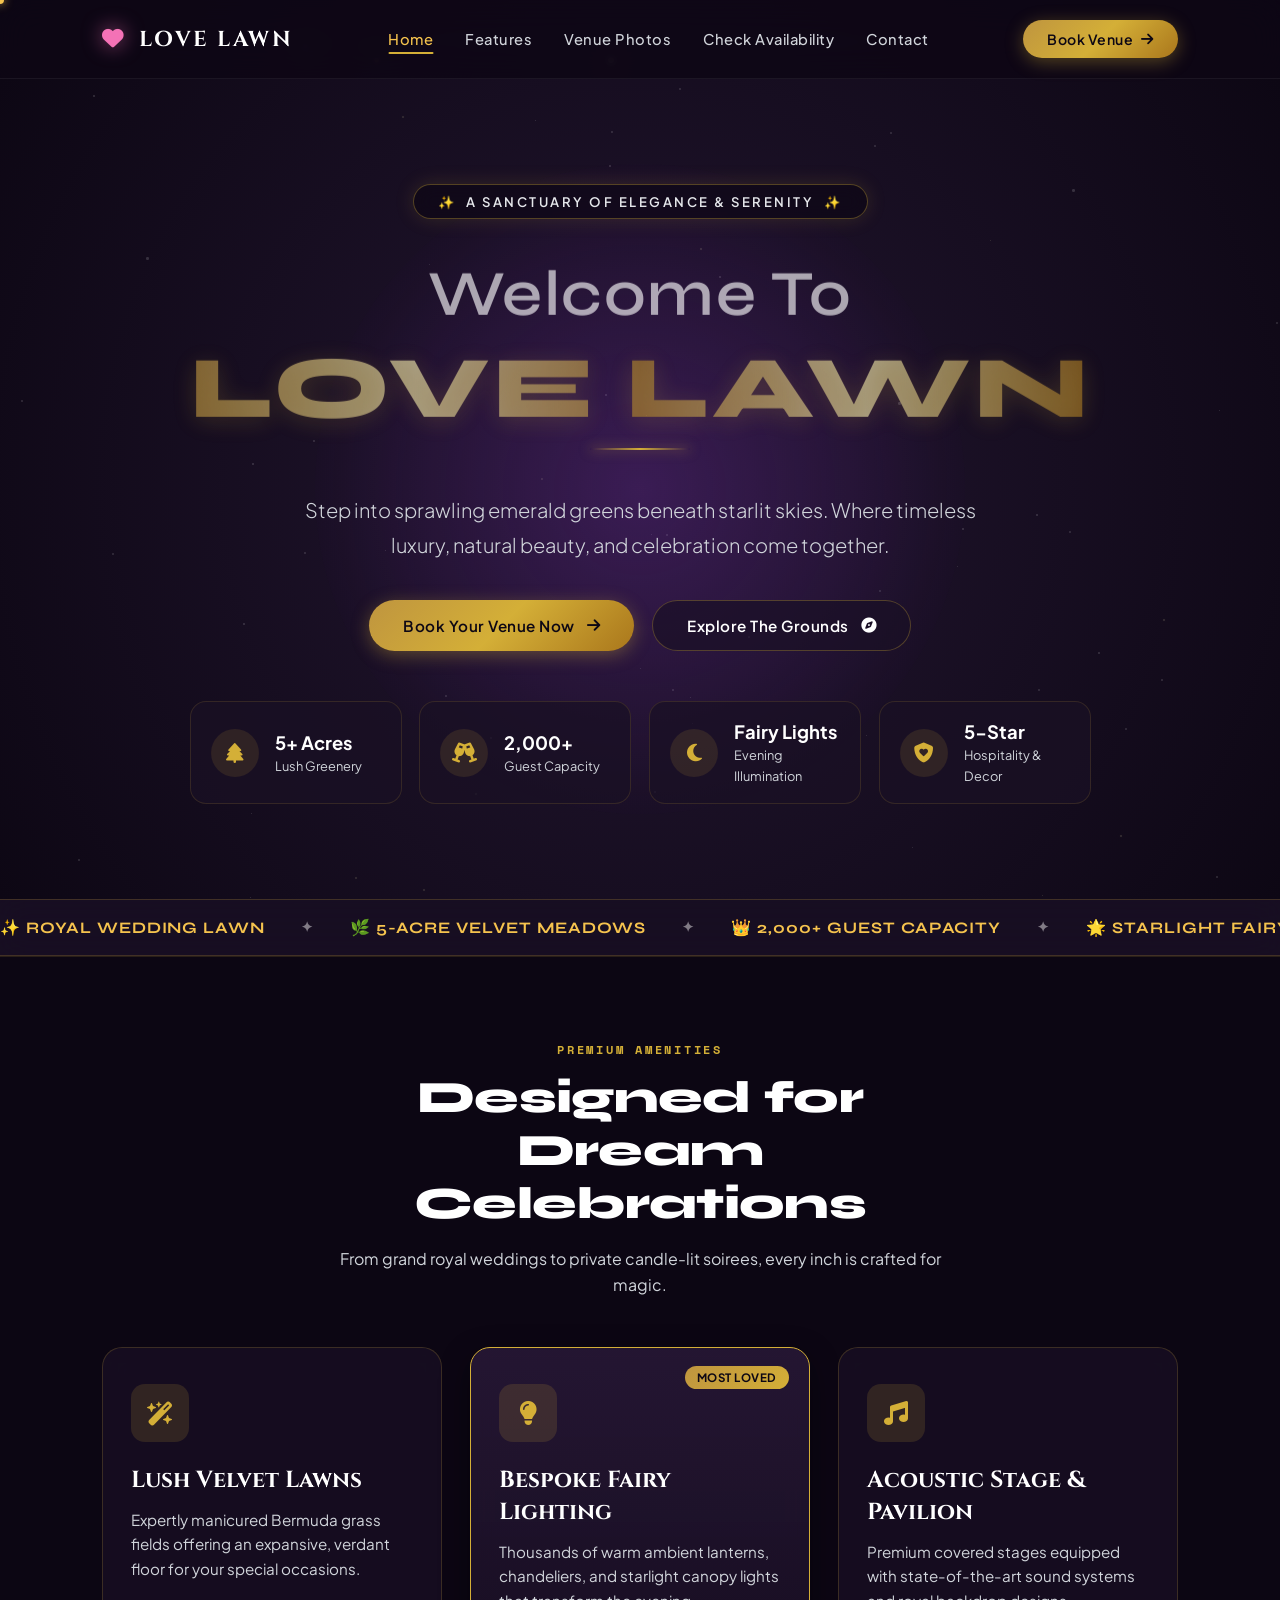
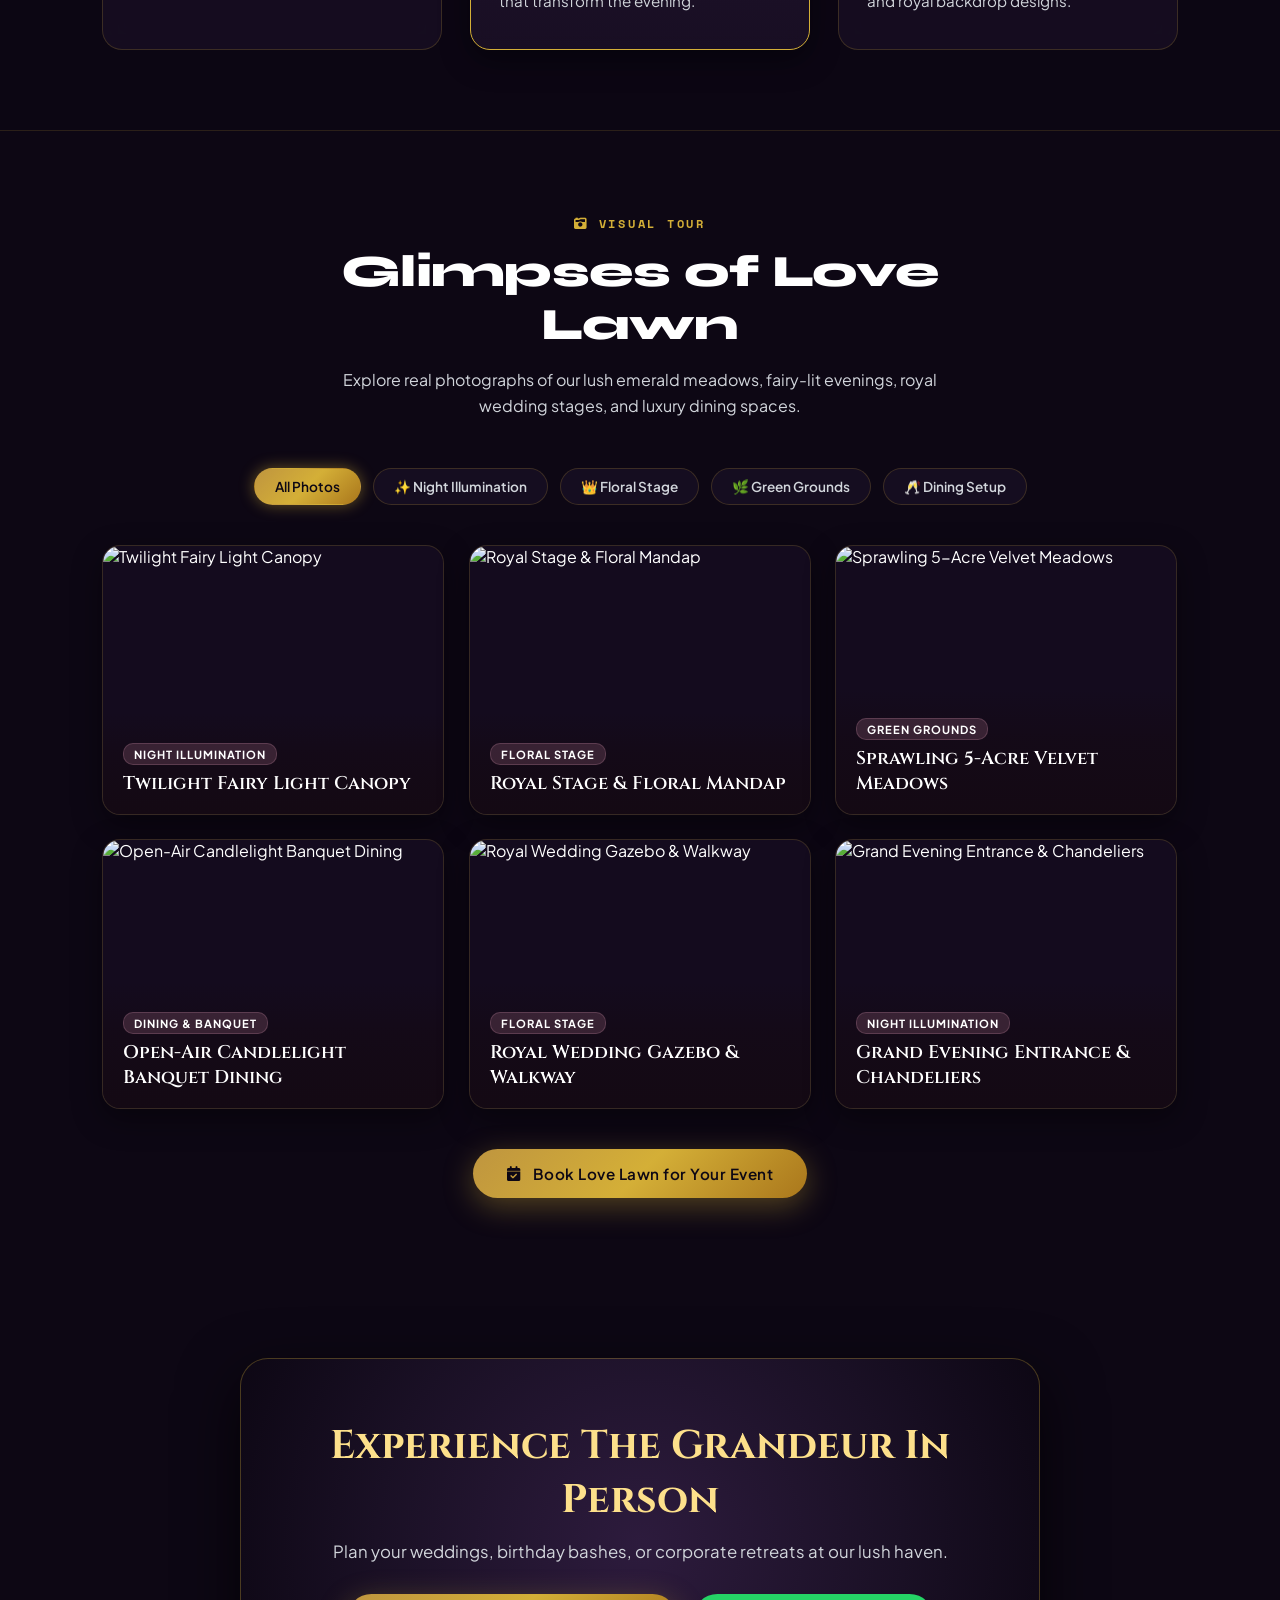
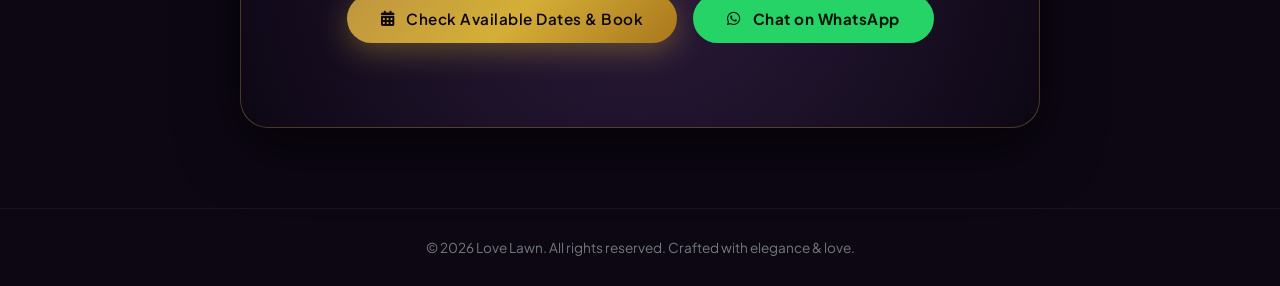
==== commit 3f5383ce: "Add files via upload" ====
--- a/index.html
+++ b/index.html
@@ -5,17 +5,38 @@
   <meta name="viewport" content="width=device-width, initial-scale=1.0">
   <title>LOVE LAWN | A Sanctuary of Elegance</title>
   
-  <!-- Google Fonts: Cinzel & Montserrat -->
+  <!-- Google Fonts: Syne, Cinzel, Plus Jakarta Sans & Space Mono (b-egg style) -->
   <link rel="preconnect" href="https://fonts.googleapis.com">
   <link rel="preconnect" href="https://fonts.gstatic.com" crossorigin>
-  <link href="https://fonts.googleapis.com/css2?family=Cinzel:wght@400;600;700;800;900&family=Montserrat:wght@300;400;500;600;700&display=swap" rel="stylesheet">
+  <link href="https://fonts.googleapis.com/css2?family=Cinzel:wght@600;700;800;900&family=Plus+Jakarta+Sans:wght@300;400;500;600;700;800&family=Space+Mono:wght@400;700&family=Syne:wght@600;700;800;900&display=swap" rel="stylesheet">
   
   <!-- FontAwesome Icons -->
   <link rel="stylesheet" href="https://cdnjs.cloudflare.com/ajax/libs/font-awesome/6.5.1/css/all.min.css">
   
   <link rel="stylesheet" href="style.css">
 </head>
-<body class="font-montserrat">
+<body>
+
+  <!-- Luxury Preloader (b-egg inspired 0-100% numerical counter & curtain wipe) -->
+  <div id="luxury-preloader" class="preloader">
+    <div class="preloader-inner">
+      <div class="preloader-brand">
+        <i class="fa-solid fa-crown"></i>
+        <span>LOVE LAWN</span>
+      </div>
+      <div class="preloader-counter">
+        <span id="preloader-number">0</span><span class="preloader-percent">%</span>
+      </div>
+      <div class="preloader-bar-track">
+        <div id="preloader-bar" class="preloader-bar-fill"></div>
+      </div>
+      <div class="preloader-status">Curating Sanctuary of Elegance...</div>
+    </div>
+  </div>
+
+  <!-- Custom Follower Cursor (Desktop) -->
+  <div class="custom-cursor-dot" id="cursor-dot"></div>
+  <div class="custom-cursor-circle" id="cursor-circle"></div>
 
   <!-- Floating Particles Canvas -->
   <canvas id="particles-canvas"></canvas>
@@ -126,8 +147,42 @@
     </div>
   </main>
 
+  <!-- Continuous Infinite Running Marquee (b-egg style) -->
+  <div class="marquee-strip">
+    <div class="marquee-track">
+      <div class="marquee-content">
+        <span>✨ ROYAL WEDDING LAWN</span>
+        <span class="marquee-star">✦</span>
+        <span>🌿 5-ACRE VELVET MEADOWS</span>
+        <span class="marquee-star">✦</span>
+        <span>👑 2,000+ GUEST CAPACITY</span>
+        <span class="marquee-star">✦</span>
+        <span>🌟 STARLIGHT FAIRY CANOPY</span>
+        <span class="marquee-star">✦</span>
+        <span>🥂 LUXURY BANQUET DINING</span>
+        <span class="marquee-star">✦</span>
+        <span>🎵 ACOUSTIC LIVE CONCERT STAGE</span>
+        <span class="marquee-star">✦</span>
+      </div>
+      <div class="marquee-content" aria-hidden="true">
+        <span>✨ ROYAL WEDDING LAWN</span>
+        <span class="marquee-star">✦</span>
+        <span>🌿 5-ACRE VELVET MEADOWS</span>
+        <span class="marquee-star">✦</span>
+        <span>👑 2,000+ GUEST CAPACITY</span>
+        <span class="marquee-star">✦</span>
+        <span>🌟 STARLIGHT FAIRY CANOPY</span>
+        <span class="marquee-star">✦</span>
+        <span>🥂 LUXURY BANQUET DINING</span>
+        <span class="marquee-star">✦</span>
+        <span>🎵 ACOUSTIC LIVE CONCERT STAGE</span>
+        <span class="marquee-star">✦</span>
+      </div>
+    </div>
+  </div>
+
   <!-- Features Section -->
-  <section id="features" class="features-section">
+  <section id="features" class="features-section reveal-fade-up">
     <div class="section-header">
       <span class="section-tag">PREMIUM AMENITIES</span>
       <h2 class="section-title">Designed for Dream Celebrations</h2>
@@ -209,6 +264,9 @@
     <p>© 2026 Love Lawn. All rights reserved. Crafted with elegance & love.</p>
   </footer>
 
+  <!-- GSAP 3 & Lenis Smooth Scroll (b-egg luxury animation engine) -->
+  <script src="https://cdnjs.cloudflare.com/ajax/libs/gsap/3.12.5/gsap.min.js"></script>
+  <script src="https://cdn.jsdelivr.net/gh/studio-freight/lenis@1.0.29/bundled/lenis.min.js"></script>
   <script src="script.js"></script>
 </body>
 </html>
--- a/style.css
+++ b/style.css
@@ -23,11 +23,13 @@
   --text-muted: #d1d5db;
   --text-gold: #f5c34e;
 
+  --font-syne: 'Syne', sans-serif;
   --font-cinzel: 'Cinzel', serif;
-  --font-montserrat: 'Montserrat', sans-serif;
+  --font-sans: 'Plus Jakarta Sans', -apple-system, BlinkMacSystemFont, sans-serif;
+  --font-mono: 'Space Mono', monospace;
+  --font-montserrat: 'Plus Jakarta Sans', sans-serif;
   --font-serif: 'Cinzel', serif;
-  --font-display: 'Cinzel', serif;
-  --font-sans: 'Montserrat', sans-serif;
+  --font-display: 'Syne', 'Cinzel', serif;
 }
 
 * {
@@ -1047,3 +1049,300 @@
     scroll-behavior: smooth;
   }
 }
+
+/* =======================================================
+   B-EGG.FARM INSPIRED LUXURY ANIMATIONS & TYPOGRAPHY
+   ======================================================= */
+
+/* Lenis Smooth Scroll Integration */
+html.lenis {
+  height: auto;
+}
+.lenis.lenis-smooth {
+  scroll-behavior: auto !important;
+}
+.lenis.lenis-smooth [data-lenis-prevent] {
+  overscroll-behavior: contain;
+}
+.lenis.lenis-stopped {
+  overflow: hidden;
+}
+.lenis.lenis-scrolling iframe {
+  pointer-events: none;
+}
+
+/* Typography Enhancements */
+.font-syne {
+  font-family: var(--font-syne) !important;
+}
+.font-mono {
+  font-family: var(--font-mono) !important;
+}
+
+.main-title {
+  font-family: var(--font-syne), var(--font-cinzel), serif !important;
+  font-weight: 800 !important;
+  letter-spacing: -0.02em !important;
+}
+
+.section-tag {
+  font-family: var(--font-mono) !important;
+  font-size: 0.78rem !important;
+  letter-spacing: 0.22em !important;
+  font-weight: 700 !important;
+  text-transform: uppercase !important;
+}
+
+.section-title {
+  font-family: var(--font-syne), var(--font-cinzel), serif !important;
+  font-weight: 800 !important;
+  letter-spacing: -0.015em !important;
+}
+
+/* 1. LUXURY PRELOADER (0 to 100 Numeric Counter & Curtain Wipe) */
+.preloader {
+  position: fixed;
+  inset: 0;
+  background: radial-gradient(circle at center, #1e0f2b 0%, #0d0714 85%);
+  z-index: 999999;
+  display: flex;
+  align-items: center;
+  justify-content: center;
+  flex-direction: column;
+  transition: transform 0.85s cubic-bezier(0.76, 0, 0.24, 1), opacity 0.85s ease;
+  will-change: transform, opacity;
+}
+
+.preloader.preloader-hidden {
+  transform: translateY(-100%);
+  opacity: 0;
+  pointer-events: none;
+}
+
+.preloader-inner {
+  text-align: center;
+  max-width: 440px;
+  width: 90%;
+  position: relative;
+}
+
+.preloader-brand {
+  display: inline-flex;
+  align-items: center;
+  gap: 12px;
+  font-family: var(--font-cinzel);
+  font-size: 1.15rem;
+  font-weight: 800;
+  letter-spacing: 4px;
+  color: var(--gold-secondary);
+  margin-bottom: 24px;
+  text-transform: uppercase;
+}
+
+.preloader-brand i {
+  color: #f5c34e;
+  animation: pulseSparkle 2s infinite;
+}
+
+.preloader-counter {
+  font-family: var(--font-syne);
+  font-size: clamp(4rem, 11vw, 7.5rem);
+  font-weight: 800;
+  line-height: 0.95;
+  background: linear-gradient(135deg, #ffffff 0%, #fde08b 45%, #d4af37 80%, #aa7c11 100%);
+  -webkit-background-clip: text;
+  background-clip: text;
+  color: transparent;
+  margin-bottom: 24px;
+  font-feature-settings: "tnum";
+  font-variant-numeric: tabular-nums;
+  letter-spacing: -0.04em;
+}
+
+.preloader-percent {
+  font-size: 0.38em;
+  color: var(--gold-400);
+  margin-left: 2px;
+}
+
+.preloader-bar-track {
+  width: 100%;
+  height: 4px;
+  background: rgba(255, 255, 255, 0.08);
+  border-radius: 99px;
+  overflow: hidden;
+  position: relative;
+  margin-bottom: 18px;
+}
+
+.preloader-bar-fill {
+  width: 0%;
+  height: 100%;
+  background: linear-gradient(90deg, #d4af37, #fde08b, #fff, #fde08b, #d4af37);
+  box-shadow: 0 0 18px rgba(245, 195, 78, 0.7);
+  border-radius: 99px;
+  transition: width 0.06s linear;
+}
+
+.preloader-status {
+  font-family: var(--font-mono);
+  font-size: 0.72rem;
+  letter-spacing: 0.18em;
+  color: rgba(214, 219, 227, 0.65);
+  text-transform: uppercase;
+}
+
+/* 2. CONTINUOUS INFINITE MARQUEE TICKER (b-egg style) */
+.marquee-strip {
+  width: 100%;
+  overflow: hidden;
+  background: rgba(26, 16, 37, 0.85);
+  border-top: 1px solid rgba(212, 175, 55, 0.22);
+  border-bottom: 1px solid rgba(212, 175, 55, 0.22);
+  padding: 18px 0;
+  position: relative;
+  z-index: 20;
+  backdrop-filter: blur(14px);
+  -webkit-backdrop-filter: blur(14px);
+}
+
+.marquee-track {
+  display: flex;
+  width: max-content;
+  animation: marqueeRun 26s linear infinite;
+  will-change: transform;
+}
+
+.marquee-strip:hover .marquee-track {
+  animation-play-state: paused;
+}
+
+.marquee-content {
+  display: flex;
+  align-items: center;
+  gap: 36px;
+  padding-right: 36px;
+  font-family: var(--font-syne);
+  font-size: 1rem;
+  font-weight: 700;
+  letter-spacing: 0.06em;
+  color: var(--gold-secondary);
+  white-space: nowrap;
+}
+
+.marquee-star {
+  color: #fff;
+  opacity: 0.45;
+  font-size: 0.85rem;
+}
+
+@keyframes marqueeRun {
+  from { transform: translate3d(0, 0, 0); }
+  to { transform: translate3d(-50%, 0, 0); }
+}
+
+/* 3. CUSTOM FOLLOWER CURSOR (Desktop Only) */
+.custom-cursor-dot {
+  position: fixed;
+  top: 0;
+  left: 0;
+  width: 8px;
+  height: 8px;
+  background: #f5c34e;
+  border-radius: 50%;
+  pointer-events: none;
+  z-index: 9999999;
+  transform: translate(-50%, -50%);
+  transition: transform 0.08s ease, width 0.2s, height 0.2s;
+  box-shadow: 0 0 10px rgba(245, 195, 78, 0.8);
+}
+
+.custom-cursor-circle {
+  position: fixed;
+  top: 0;
+  left: 0;
+  width: 42px;
+  height: 42px;
+  border: 1.5px solid rgba(245, 195, 78, 0.5);
+  border-radius: 50%;
+  pointer-events: none;
+  z-index: 9999998;
+  transform: translate(-50%, -50%);
+  transition: transform 0.16s cubic-bezier(0.2, 0.8, 0.2, 1), width 0.25s, height 0.25s, background-color 0.25s, border-color 0.25s;
+}
+
+.custom-cursor-circle.cursor-hover {
+  width: 68px;
+  height: 68px;
+  background: rgba(245, 195, 78, 0.14);
+  border-color: #f5c34e;
+}
+
+@media (pointer: coarse), (max-width: 1024px) {
+  .custom-cursor-dot,
+  .custom-cursor-circle {
+    display: none !important;
+  }
+}
+
+/* 4. 3D TILT & MAGNETIC INTERACTIONS */
+.feature-card,
+.highlight-item,
+.gallery-item {
+  transition: transform 0.4s cubic-bezier(0.2, 0.8, 0.2, 1), box-shadow 0.4s ease, border-color 0.4s ease;
+  will-change: transform;
+}
+
+.feature-card:hover {
+  transform: translateY(-8px) scale(1.02);
+  border-color: rgba(212, 175, 55, 0.6) !important;
+  box-shadow: 0 20px 45px rgba(0, 0, 0, 0.6), 0 0 25px rgba(212, 175, 55, 0.2) !important;
+}
+
+.highlight-item:hover {
+  transform: translateY(-5px);
+  border-color: rgba(212, 175, 55, 0.5) !important;
+  box-shadow: 0 12px 30px rgba(0, 0, 0, 0.5), 0 0 18px rgba(212, 175, 55, 0.15) !important;
+}
+
+.btn-nav,
+.btn.gold-btn-gradient,
+.btn.btn-luxury {
+  transition: transform 0.3s cubic-bezier(0.2, 0.8, 0.2, 1), box-shadow 0.3s ease;
+}
+
+.btn-nav:hover,
+.btn.gold-btn-gradient:hover,
+.btn.btn-luxury:hover {
+  transform: translateY(-3px) scale(1.03);
+  box-shadow: 0 12px 30px rgba(212, 175, 55, 0.45);
+}
+
+/* 5. SCROLL TRIGGERED REVEAL ANIMATIONS */
+.reveal-fade-up {
+  opacity: 0;
+  transform: translateY(35px);
+  transition: opacity 0.8s cubic-bezier(0.16, 1, 0.3, 1), transform 0.8s cubic-bezier(0.16, 1, 0.3, 1);
+  will-change: opacity, transform;
+}
+
+.reveal-fade-up.is-revealed {
+  opacity: 1;
+  transform: translateY(0);
+}
+
+.reveal-stagger > * {
+  opacity: 0;
+  transform: translateY(30px);
+  transition: opacity 0.7s cubic-bezier(0.16, 1, 0.3, 1), transform 0.7s cubic-bezier(0.16, 1, 0.3, 1);
+}
+
+.reveal-stagger.is-revealed > * {
+  opacity: 1;
+  transform: translateY(0);
+}
+
+.reveal-stagger.is-revealed > *:nth-child(1) { transition-delay: 0.08s; }
+.reveal-stagger.is-revealed > *:nth-child(2) { transition-delay: 0.16s; }
+.reveal-stagger.is-revealed > *:nth-child(3) { transition-delay: 0.24s; }
+.reveal-stagger.is-revealed > *:nth-child(4) { transition-delay: 0.32s; }
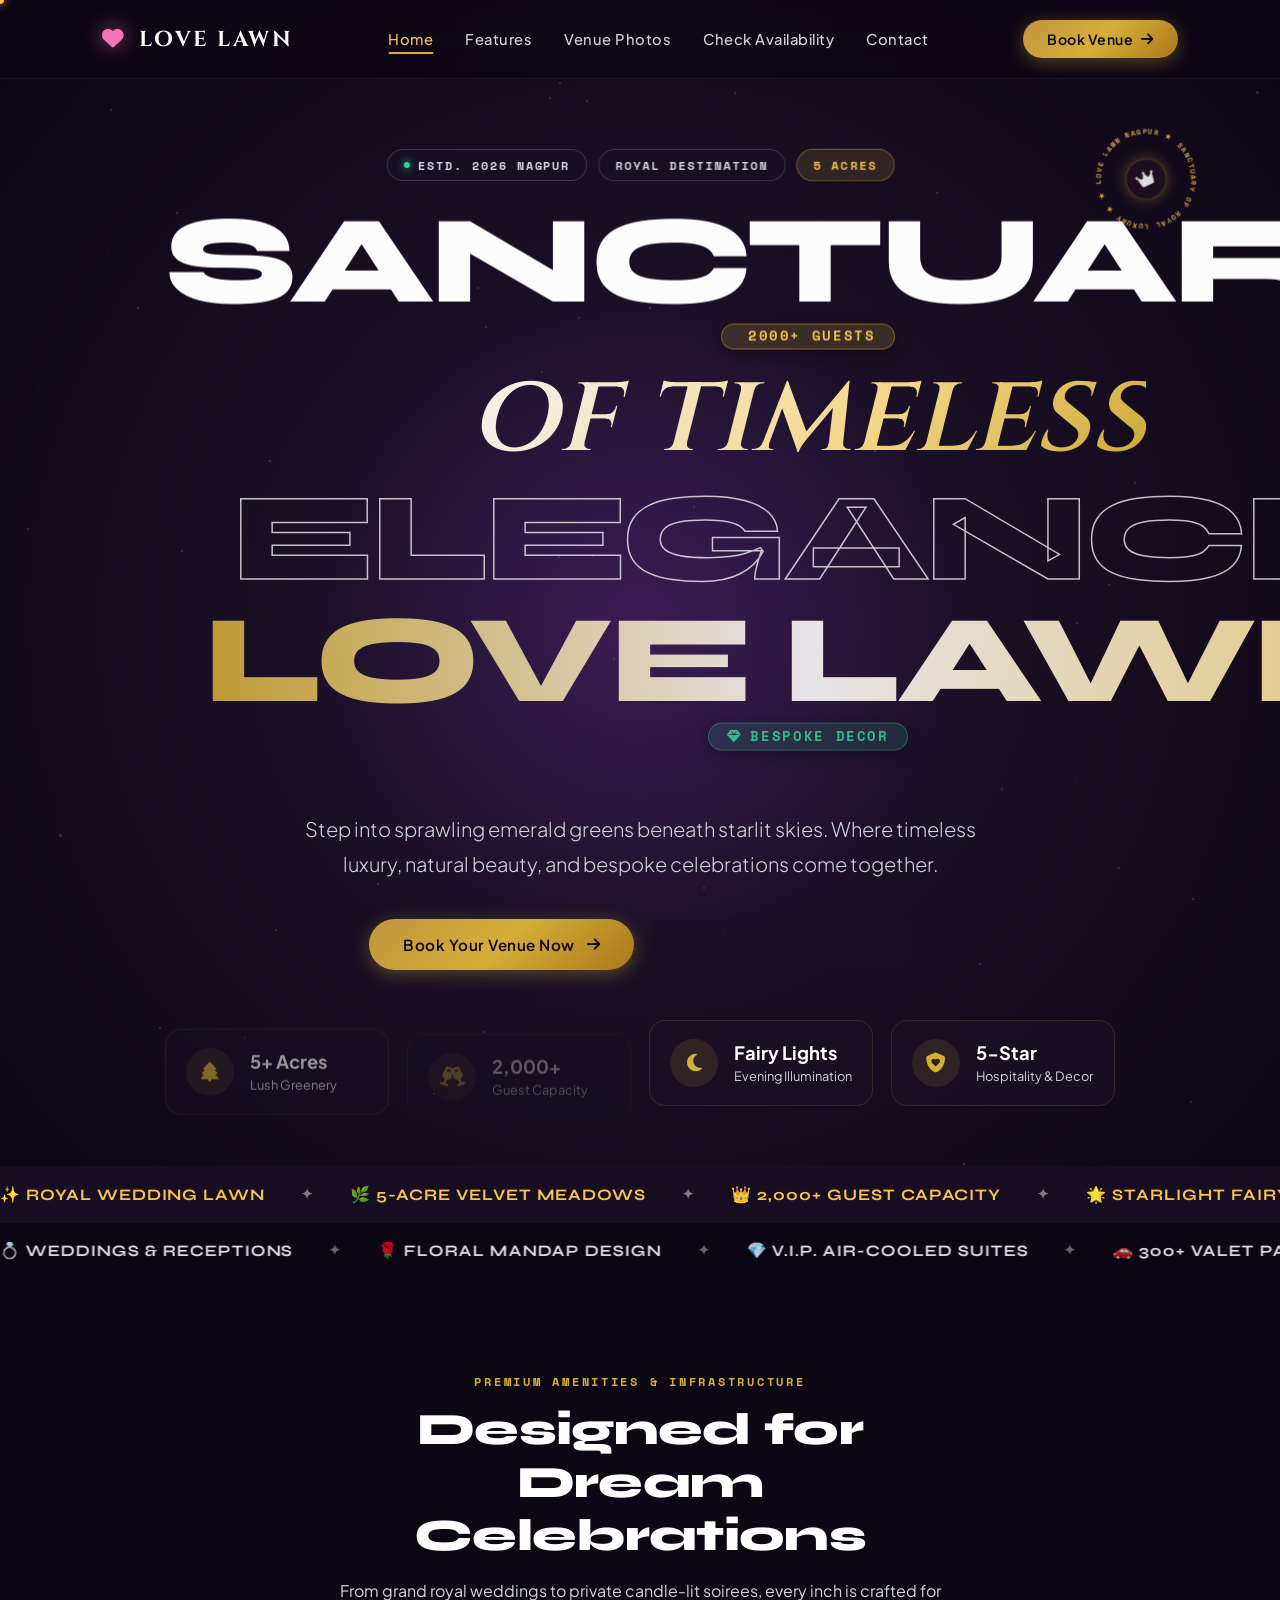
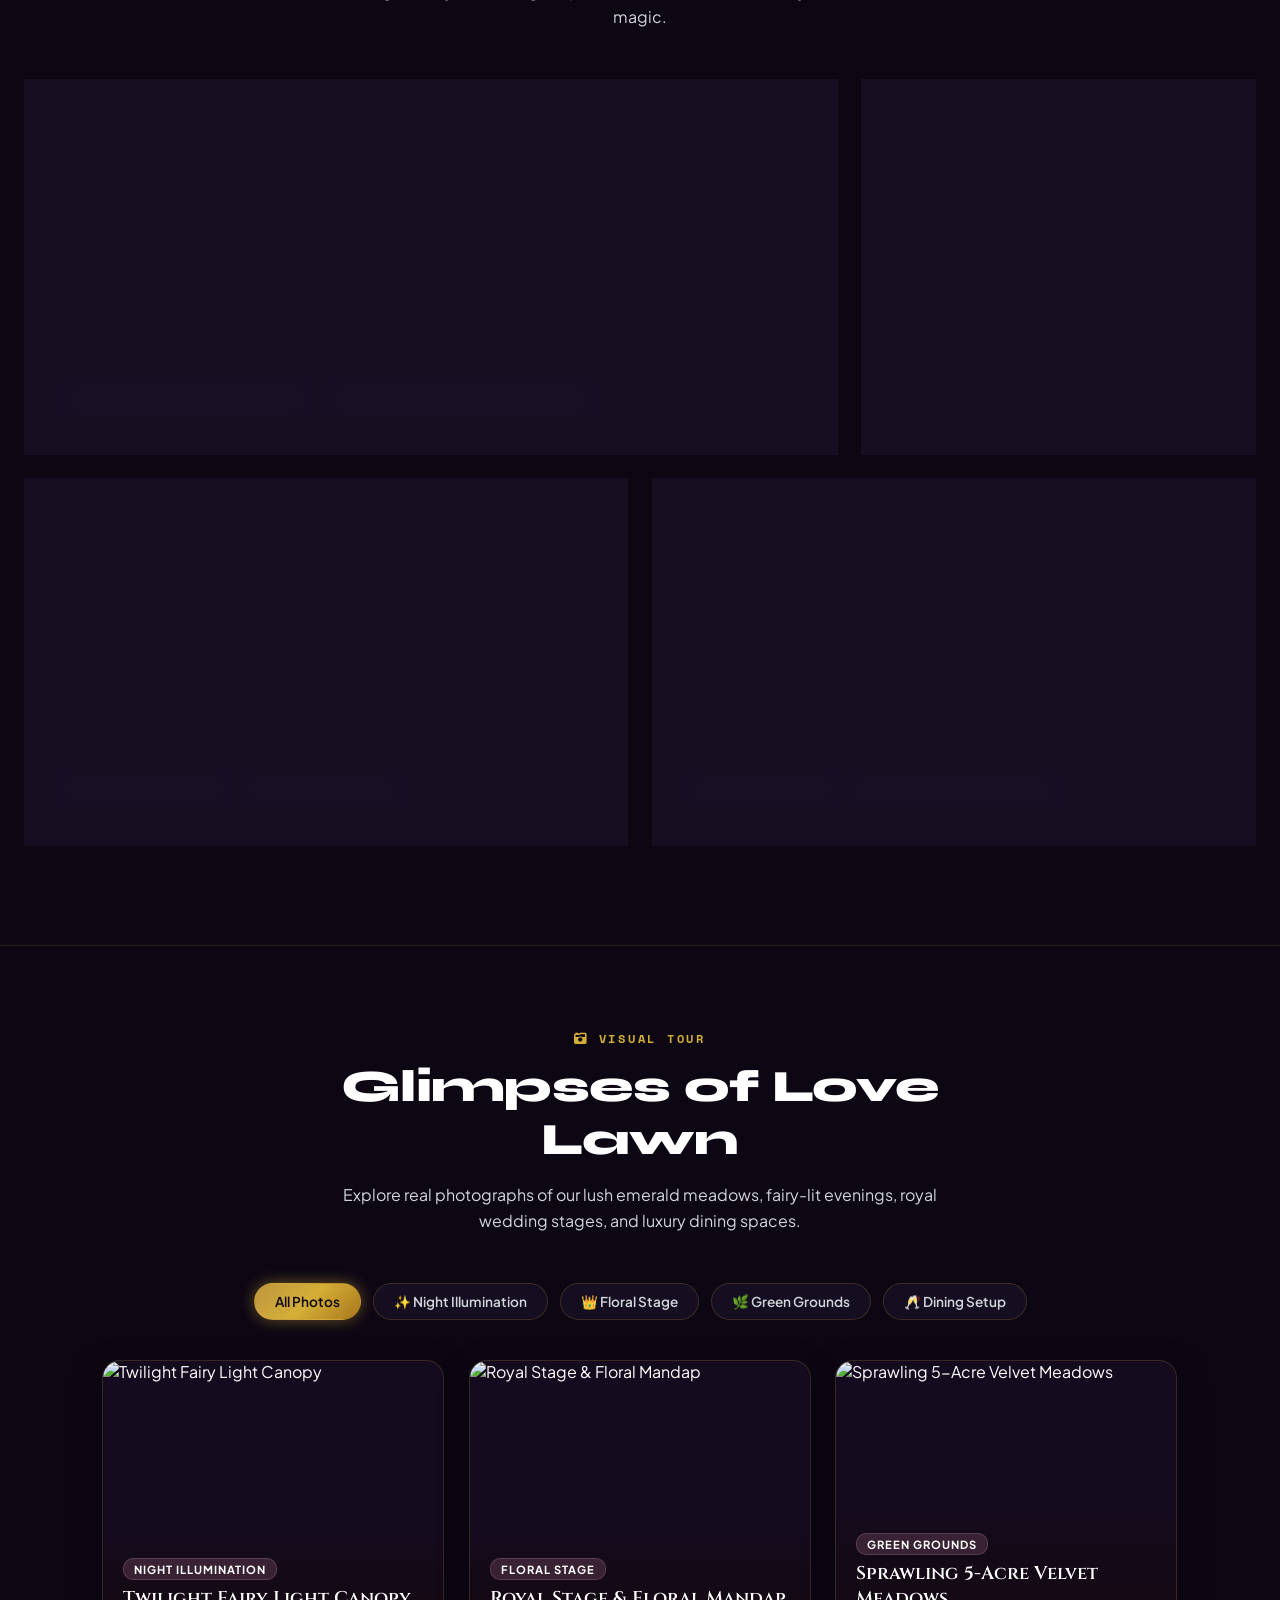
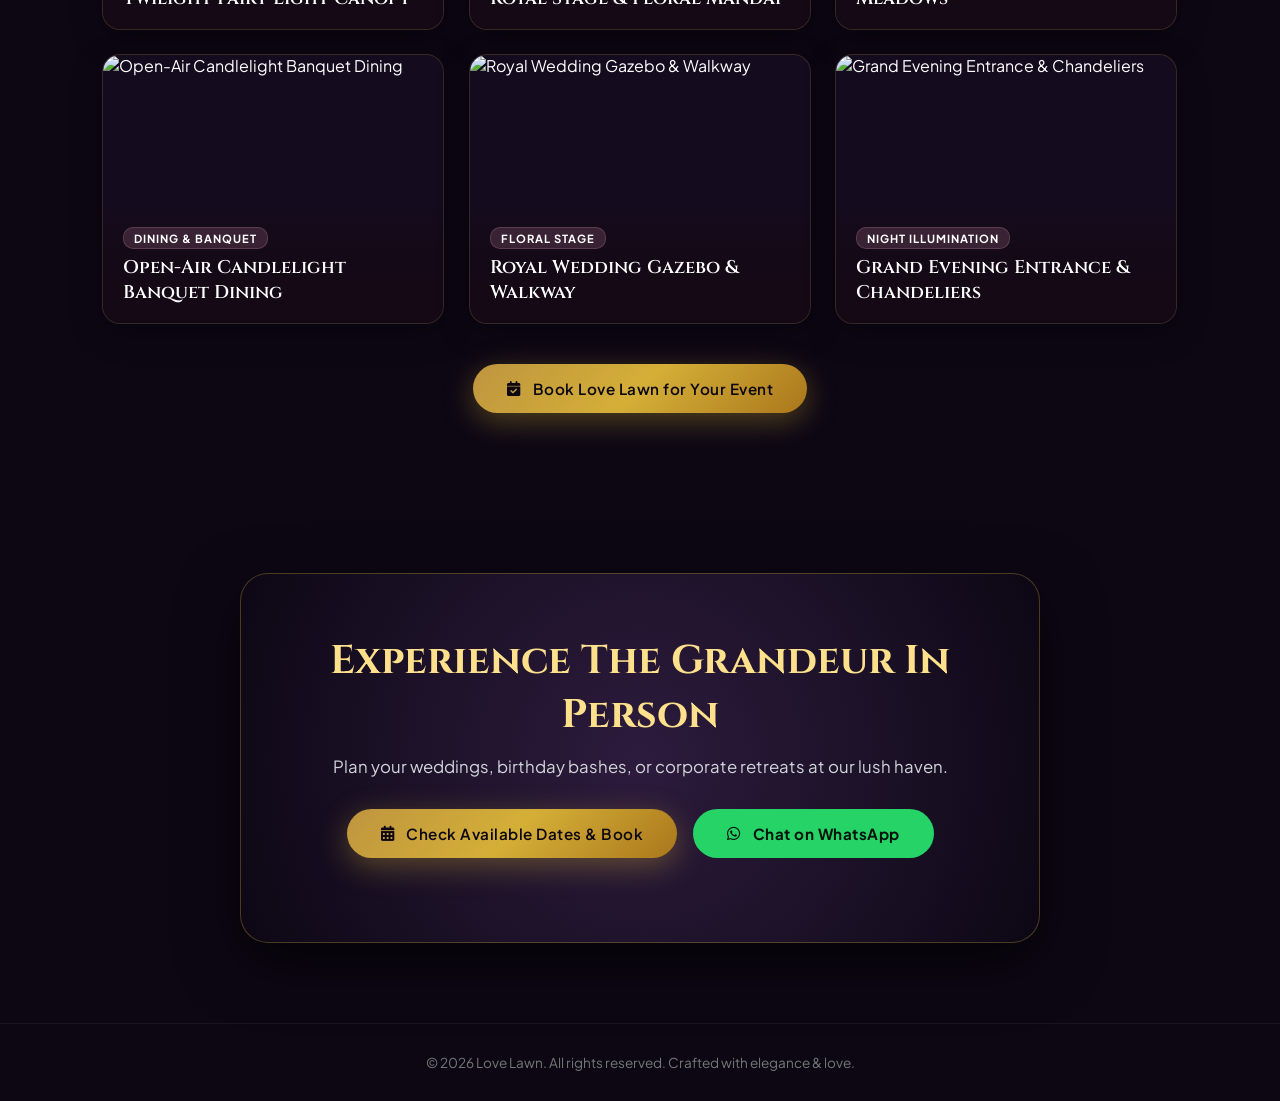
==== commit 127a7af7: "Add files via upload" ====
--- a/index.html
+++ b/index.html
@@ -68,6 +68,21 @@
   <!-- Hero Section -->
   <main id="home" class="hero hero-bg">
     
+    <!-- Rotating Circular Stamp Badge (b-egg luxury emblem) -->
+    <div class="rotating-stamp-wrapper">
+      <div class="rotating-stamp">
+        <svg viewBox="0 0 200 200" class="stamp-svg">
+          <path id="stamp-circle" d="M 100, 100 m -75, 0 a 75,75 0 1,1 150,0 a 75,75 0 1,1 -150,0" fill="transparent"/>
+          <text class="stamp-text">
+            <textPath href="#stamp-circle">★ LOVE LAWN NAGPUR ★ SANCTUARY OF ROYAL LUXURY ★</textPath>
+          </text>
+        </svg>
+        <div class="stamp-center">
+          <i class="fa-solid fa-crown text-gold"></i>
+        </div>
+      </div>
+    </div>
+
     <!-- Animated Stars Container -->
     <div id="star-container"></div>
     
@@ -76,25 +91,34 @@
 
     <div class="hero-container relative z-10">
 
-      <!-- Badge with Floating Animation -->
-      <div class="welcome-badge float-anim">
-        <span class="sparkle text-gold-400">✨</span>
-        <span class="badge-text">A Sanctuary of Elegance &amp; Serenity</span>
-        <span class="sparkle text-gold-400">✨</span>
-      </div>
-
-      <!-- Main Heading with Gold Gradient & Typography -->
-      <div class="title-wrapper">
-        <h1 class="main-title font-cinzel">
-          <span class="hero-subtext">Welcome To</span>
-          <span class="gold-text-gradient">LOVE LAWN</span>
+      <!-- Editorial Tag Pills -->
+      <div class="hero-tag-row">
+        <span class="editorial-pill"><span class="dot-live"></span> ESTD. 2026 NAGPUR</span>
+        <span class="editorial-pill">ROYAL DESTINATION</span>
+        <span class="editorial-pill highlight-pill">5 ACRES</span>
+      </div>
+
+      <!-- Massive Editorial Title (b-egg style kinetic 10vw typography) -->
+      <div class="hero-editorial-wrap">
+        <h1 class="giant-editorial-title">
+          <span class="editorial-line line-1">
+            SANCTUARY
+            <span class="inline-badge float-badge"><i class="fa-solid fa-sparkles"></i> 2000+ GUESTS</span>
+          </span>
+          <span class="editorial-line line-2">
+            <span class="serif-italic">of Timeless</span>
+            <span class="outline-stroke">ELEGANCE</span>
+          </span>
+          <span class="editorial-line line-3">
+            <span class="highlight-shimmer">LOVE LAWN</span>
+            <span class="inline-badge pill-emerald"><i class="fa-solid fa-gem"></i> BESPOKE DECOR</span>
+          </span>
         </h1>
-        <div class="decorative-underline"></div>
       </div>
 
       <!-- Subtitle -->
       <p class="hero-subtitle">
-        Step into sprawling emerald greens beneath starlit skies. Where timeless luxury, natural beauty, and celebration come together.
+        Step into sprawling emerald greens beneath starlit skies. Where timeless luxury, natural beauty, and bespoke celebrations come together.
       </p>
 
       <!-- Action Buttons -->
@@ -147,7 +171,7 @@
     </div>
   </main>
 
-  <!-- Continuous Infinite Running Marquee (b-egg style) -->
+  <!-- Dual Continuous Running Marquees (b-egg style layered kinetics) -->
   <div class="marquee-strip">
     <div class="marquee-track">
       <div class="marquee-content">
@@ -181,33 +205,120 @@
     </div>
   </div>
 
-  <!-- Features Section -->
-  <section id="features" class="features-section reveal-fade-up">
+  <div class="marquee-strip marquee-reverse">
+    <div class="marquee-track">
+      <div class="marquee-content" style="color: #ffffff; opacity: 0.85;">
+        <span>💍 WEDDINGS &amp; RECEPTIONS</span>
+        <span class="marquee-star">✦</span>
+        <span>🌹 FLORAL MANDAP DESIGN</span>
+        <span class="marquee-star">✦</span>
+        <span>💎 V.I.P. AIR-COOLED SUITES</span>
+        <span class="marquee-star">✦</span>
+        <span>🚗 300+ VALET PARKING SLOTS</span>
+        <span class="marquee-star">✦</span>
+        <span>🎪 OPULENT GAZEBO BANQUET</span>
+        <span class="marquee-star">✦</span>
+        <span>⚡ 100% POWER BACKUP DIESEL GENSET</span>
+        <span class="marquee-star">✦</span>
+      </div>
+      <div class="marquee-content" aria-hidden="true" style="color: #ffffff; opacity: 0.85;">
+        <span>💍 WEDDINGS &amp; RECEPTIONS</span>
+        <span class="marquee-star">✦</span>
+        <span>🌹 FLORAL MANDAP DESIGN</span>
+        <span class="marquee-star">✦</span>
+        <span>💎 V.I.P. AIR-COOLED SUITES</span>
+        <span class="marquee-star">✦</span>
+        <span>🚗 300+ VALET PARKING SLOTS</span>
+        <span class="marquee-star">✦</span>
+        <span>🎪 OPULENT GAZEBO BANQUET</span>
+        <span class="marquee-star">✦</span>
+        <span>⚡ 100% POWER BACKUP DIESEL GENSET</span>
+        <span class="marquee-star">✦</span>
+      </div>
+    </div>
+  </div>
+
+  <!-- Bento Grid Section (b-egg style interactive spotlight bento) -->
+  <section id="features" class="bento-section reveal-fade-up">
     <div class="section-header">
-      <span class="section-tag">PREMIUM AMENITIES</span>
+      <span class="section-tag">PREMIUM AMENITIES &amp; INFRASTRUCTURE</span>
       <h2 class="section-title">Designed for Dream Celebrations</h2>
       <p class="section-desc">From grand royal weddings to private candle-lit soirees, every inch is crafted for magic.</p>
     </div>
 
-    <div class="cards-grid">
-      <div class="feature-card">
-        <div class="card-icon"><i class="fa-solid fa-wand-magic-sparkles"></i></div>
-        <h3>Lush Velvet Lawns</h3>
-        <p>Expertly manicured Bermuda grass fields offering an expansive, verdant floor for your special occasions.</p>
-      </div>
-
-      <div class="feature-card featured">
-        <div class="card-badge">Most Loved</div>
-        <div class="card-icon"><i class="fa-solid fa-lightbulb"></i></div>
-        <h3>Bespoke Fairy Lighting</h3>
-        <p>Thousands of warm ambient lanterns, chandeliers, and starlight canopy lights that transform the evening.</p>
-      </div>
-
-      <div class="feature-card">
-        <div class="card-icon"><i class="fa-solid fa-music"></i></div>
-        <h3>Acoustic Stage & Pavilion</h3>
-        <p>Premium covered stages equipped with state-of-the-art sound systems and royal backdrop designs.</p>
-      </div>
+    <div class="bento-grid">
+      
+      <!-- Bento 1: 5-Acre Velvet Grounds -->
+      <div class="bento-card bento-col-8">
+        <div>
+          <div class="bento-card-top">
+            <div class="bento-icon-box"><i class="fa-solid fa-tree"></i></div>
+            <span class="bento-pill-tag">5 ACRES • BERMUDA GRASS</span>
+          </div>
+          <h3 class="bento-title">Sprawling Velvet Meadows &amp; Grand Royal Walkway</h3>
+          <p class="bento-desc">Expertly manicured, lush green grass lawns providing an expansive, verdant floor capable of hosting over 2,000 esteemed guests with regal grandeur.</p>
+        </div>
+        <div style="display: flex; gap: 12px; flex-wrap: wrap;">
+          <span class="editorial-pill"><i class="fa-solid fa-circle-check" style="color: #34d399;"></i> 2000+ Seating Capacity</span>
+          <span class="editorial-pill"><i class="fa-solid fa-circle-check" style="color: #34d399;"></i> Wide Red Carpet Walkways</span>
+        </div>
+      </div>
+
+      <!-- Bento 2: Twilight Starlight Canopy with Interactive Dimmer -->
+      <div class="bento-card bento-col-4">
+        <div>
+          <div class="bento-card-top">
+            <div class="bento-icon-box"><i class="fa-solid fa-wand-magic-sparkles"></i></div>
+            <span class="bento-pill-tag">AMBIENT LIGHTING</span>
+          </div>
+          <h3 class="bento-title">Starlight Fairy Light Canopy</h3>
+          <p class="bento-desc">Thousands of warm ambient golden fairy lights and crystal chandeliers transforming night into pure celestial magic.</p>
+        </div>
+        <div>
+          <button type="button" class="dimmer-toggle-btn" id="toggle-starlight-btn" onclick="toggleStarlightAmbience()">
+            <i class="fa-solid fa-lightbulb"></i> <span id="starlight-btn-text">Boost Starlight Glow</span>
+          </button>
+        </div>
+      </div>
+
+      <!-- Bento 3: Acoustic Concert Stage with Live Soundwaves -->
+      <div class="bento-card bento-col-6">
+        <div>
+          <div class="bento-card-top">
+            <div class="bento-icon-box"><i class="fa-solid fa-music"></i></div>
+            <div class="soundwave-wrap" title="Concert Acoustic System Active">
+              <div class="soundwave-bar"></div>
+              <div class="soundwave-bar"></div>
+              <div class="soundwave-bar"></div>
+              <div class="soundwave-bar"></div>
+              <div class="soundwave-bar"></div>
+            </div>
+          </div>
+          <h3 class="bento-title">Acoustic Concert Stage &amp; Royal Mandap</h3>
+          <p class="bento-desc">Covered mega-stage with high-fidelity concert line-array sound systems, moving beam lasers, and customizable floral backdrops for unforgettable Sangeet nights.</p>
+        </div>
+        <div style="display: flex; gap: 10px; flex-wrap: wrap;">
+          <span class="editorial-pill"><i class="fa-solid fa-compact-disc text-gold"></i> Live DJ Ready</span>
+          <span class="editorial-pill"><i class="fa-solid fa-microphone text-gold"></i> Crown Mandap</span>
+        </div>
+      </div>
+
+      <!-- Bento 4: Luxury Open-Air Banquet Seating -->
+      <div class="bento-card bento-col-6">
+        <div>
+          <div class="bento-card-top">
+            <div class="bento-icon-box"><i class="fa-solid fa-utensils"></i></div>
+            <span class="bento-pill-tag">CHEF BUFFET ZONE</span>
+          </div>
+          <h3 class="bento-title">Open-Air Candlelight Banquet Dining</h3>
+          <p class="bento-desc">Grand multi-cuisine dining pavilion accommodating hundreds of guests simultaneously with dedicated hot live counters and VIP lounge areas.</p>
+        </div>
+        <div style="display: flex; gap: 10px; flex-wrap: wrap;">
+          <span class="editorial-pill"><i class="fa-solid fa-wine-glass text-gold"></i> VIP Gazebos</span>
+          <span class="editorial-pill"><i class="fa-solid fa-kitchen-set text-gold"></i> 40+ Food Counters</span>
+        </div>
+      </div>
+
     </div>
   </section>
 
--- a/style.css
+++ b/style.css
@@ -1346,3 +1346,369 @@
 .reveal-stagger.is-revealed > *:nth-child(2) { transition-delay: 0.16s; }
 .reveal-stagger.is-revealed > *:nth-child(3) { transition-delay: 0.24s; }
 .reveal-stagger.is-revealed > *:nth-child(4) { transition-delay: 0.32s; }
+
+/* =======================================================
+   B-EGG.FARM ULTRA KINETIC EDITORIAL HERO & BENTO SYSTEM
+   ======================================================= */
+
+/* 1. ROTATING CIRCULAR STAMP BADGE */
+.rotating-stamp-wrapper {
+  position: absolute;
+  top: 30px;
+  right: 5%;
+  z-index: 25;
+}
+
+.rotating-stamp {
+  width: 140px;
+  height: 140px;
+  position: relative;
+  display: flex;
+  align-items: center;
+  justify-content: center;
+}
+
+.stamp-svg {
+  width: 100%;
+  height: 100%;
+  animation: spinStamp 14s linear infinite;
+  will-change: transform;
+}
+
+@keyframes spinStamp {
+  from { transform: rotate(0deg); }
+  to { transform: rotate(360deg); }
+}
+
+.stamp-text {
+  font-family: var(--font-mono);
+  font-size: 11.5px;
+  font-weight: 700;
+  letter-spacing: 2.8px;
+  fill: var(--gold-secondary);
+  text-transform: uppercase;
+}
+
+.stamp-center {
+  position: absolute;
+  width: 48px;
+  height: 48px;
+  border-radius: 50%;
+  background: rgba(34, 16, 31, 0.9);
+  border: 1px solid var(--border-gold);
+  display: flex;
+  align-items: center;
+  justify-content: center;
+  font-size: 1.2rem;
+  box-shadow: 0 0 15px rgba(212, 175, 55, 0.4);
+}
+
+@media (max-width: 768px) {
+  .rotating-stamp-wrapper {
+    top: 15px;
+    right: 15px;
+    transform: scale(0.72);
+    transform-origin: top right;
+  }
+}
+
+/* 2. MASSIVE EDITORIAL HEADLINE (10vw, tight line-height, outline & inline pills) */
+.hero-editorial-wrap {
+  max-width: 1300px;
+  margin: 0 auto 30px;
+  text-align: center;
+  position: relative;
+  z-index: 10;
+}
+
+.hero-tag-row {
+  display: flex;
+  align-items: center;
+  justify-content: center;
+  gap: 12px;
+  flex-wrap: wrap;
+  margin-bottom: 24px;
+}
+
+.editorial-pill {
+  font-family: var(--font-mono);
+  font-size: 0.76rem;
+  letter-spacing: 0.16em;
+  font-weight: 700;
+  text-transform: uppercase;
+  padding: 6px 16px;
+  border-radius: 999px;
+  background: rgba(26, 16, 37, 0.7);
+  border: 1px solid rgba(214, 219, 227, 0.2);
+  color: var(--text-muted);
+  display: inline-flex;
+  align-items: center;
+  gap: 8px;
+  backdrop-filter: blur(10px);
+}
+
+.editorial-pill.highlight-pill {
+  background: rgba(212, 175, 55, 0.15);
+  border-color: rgba(212, 175, 55, 0.4);
+  color: var(--gold-secondary);
+}
+
+.dot-live {
+  width: 6px;
+  height: 6px;
+  border-radius: 50%;
+  background: #34d399;
+  box-shadow: 0 0 8px #34d399;
+  animation: pulseSparkle 1.8s infinite;
+}
+
+.giant-editorial-title {
+  font-family: var(--font-syne), sans-serif;
+  font-size: clamp(3.2rem, 9.8vw, 8rem);
+  font-weight: 900;
+  line-height: 0.88;
+  letter-spacing: -0.035em;
+  text-transform: uppercase;
+  margin: 0 0 28px;
+  display: flex;
+  flex-direction: column;
+  gap: 8px;
+}
+
+.editorial-line {
+  display: flex;
+  align-items: center;
+  justify-content: center;
+  flex-wrap: wrap;
+  gap: 16px;
+  position: relative;
+}
+
+.serif-italic {
+  font-family: var(--font-cinzel), serif;
+  font-weight: 600;
+  font-style: italic;
+  text-transform: lowercase;
+  font-size: 0.9em;
+  letter-spacing: 0;
+  background: linear-gradient(135deg, #fff 0%, #fde08b 60%, #d4af37 100%);
+  -webkit-background-clip: text;
+  background-clip: text;
+  color: transparent;
+}
+
+.outline-stroke {
+  color: transparent;
+  -webkit-text-stroke: 1.5px rgba(255, 255, 255, 0.78);
+  transition: -webkit-text-stroke 0.3s ease, color 0.3s ease;
+}
+
+.outline-stroke:hover {
+  color: #fff;
+  -webkit-text-stroke: 1.5px #fff;
+}
+
+.highlight-shimmer {
+  background: linear-gradient(90deg, #d4af37 0%, #fff 25%, #fde08b 50%, #aa7c11 75%, #d4af37 100%);
+  background-size: 200% auto;
+  -webkit-background-clip: text;
+  background-clip: text;
+  color: transparent;
+  animation: shineGold 4s linear infinite;
+}
+
+@keyframes shineGold {
+  to { background-position: 200% center; }
+}
+
+.inline-badge {
+  font-family: var(--font-mono);
+  font-size: 0.85rem;
+  font-weight: 700;
+  letter-spacing: 0.12em;
+  padding: 6px 18px;
+  border-radius: 999px;
+  background: rgba(212, 175, 55, 0.18);
+  border: 1px solid rgba(212, 175, 55, 0.45);
+  color: var(--gold-secondary);
+  display: inline-flex;
+  align-items: center;
+  gap: 8px;
+  vertical-align: middle;
+  transform: translateY(-8px);
+  box-shadow: 0 4px 18px rgba(0, 0, 0, 0.4);
+}
+
+.inline-badge.pill-emerald {
+  background: rgba(52, 211, 153, 0.15);
+  border-color: rgba(52, 211, 153, 0.4);
+  color: #34d399;
+}
+
+/* 3. DUAL REVERSE MARQUEE */
+.marquee-reverse .marquee-track {
+  animation: marqueeRunReverse 28s linear infinite;
+}
+
+.marquee-strip.marquee-reverse {
+  border-top: none;
+  background: rgba(13, 7, 20, 0.9);
+}
+
+@keyframes marqueeRunReverse {
+  from { transform: translate3d(-50%, 0, 0); }
+  to { transform: translate3d(0, 0, 0); }
+}
+
+/* 4. MASTER BENTO GRID SYSTEM */
+.bento-section {
+  padding: 90px 24px 100px;
+  position: relative;
+  z-index: 10;
+  max-width: 1320px;
+  margin: 0 auto;
+}
+
+.bento-grid {
+  display: grid;
+  grid-template-columns: repeat(12, 1fr);
+  gap: 24px;
+  margin-top: 45px;
+}
+
+.bento-col-8 { grid-column: span 8; }
+.bento-col-4 { grid-column: span 4; }
+.bento-col-6 { grid-column: span 6; }
+
+.bento-card {
+  position: relative;
+  border-radius: 28px;
+  overflow: hidden;
+  padding: 38px 34px;
+  background: radial-gradient(
+    650px circle at var(--mouse-x, 50%) var(--mouse-y, 50%),
+    rgba(212, 175, 55, 0.14),
+    transparent 55%
+  ), rgba(26, 16, 37, 0.82);
+  border: 1px solid rgba(214, 219, 227, 0.2);
+  backdrop-filter: blur(16px);
+  -webkit-backdrop-filter: blur(16px);
+  transition: transform 0.4s cubic-bezier(0.2, 0.8, 0.2, 1), box-shadow 0.4s ease, border-color 0.4s ease;
+  display: flex;
+  flex-direction: column;
+  justify-content: space-between;
+}
+
+.bento-card:hover {
+  transform: translateY(-6px);
+  border-color: rgba(212, 175, 55, 0.5);
+  box-shadow: 0 25px 60px rgba(0, 0, 0, 0.7), 0 0 25px rgba(212, 175, 55, 0.18);
+}
+
+.bento-card-top {
+  display: flex;
+  align-items: center;
+  justify-content: space-between;
+  margin-bottom: 24px;
+}
+
+.bento-icon-box {
+  width: 56px;
+  height: 56px;
+  border-radius: 16px;
+  background: rgba(212, 175, 55, 0.12);
+  border: 1px solid var(--border-gold);
+  display: flex;
+  align-items: center;
+  justify-content: center;
+  color: var(--gold-secondary);
+  font-size: 1.5rem;
+}
+
+.bento-pill-tag {
+  font-family: var(--font-mono);
+  font-size: 0.72rem;
+  letter-spacing: 0.16em;
+  padding: 5px 14px;
+  border-radius: 999px;
+  background: rgba(255, 255, 255, 0.06);
+  border: 1px solid rgba(255, 255, 255, 0.15);
+  color: var(--text-muted);
+}
+
+.bento-title {
+  font-family: var(--font-syne);
+  font-size: 1.7rem;
+  font-weight: 800;
+  color: #fff;
+  margin-bottom: 12px;
+  line-height: 1.2;
+}
+
+.bento-desc {
+  color: var(--text-muted);
+  font-size: 0.95rem;
+  line-height: 1.65;
+  margin-bottom: 24px;
+}
+
+/* Interactive Soundwave Equalizer on Audio Stage Bento */
+.soundwave-wrap {
+  display: flex;
+  align-items: flex-end;
+  gap: 5px;
+  height: 36px;
+  padding: 6px 12px;
+  background: rgba(0, 0, 0, 0.35);
+  border-radius: 12px;
+  border: 1px solid rgba(255, 255, 255, 0.08);
+}
+
+.soundwave-bar {
+  width: 4px;
+  border-radius: 99px;
+  background: var(--gold-secondary);
+  animation: eqJump 1.2s ease-in-out infinite alternate;
+}
+
+.soundwave-bar:nth-child(1) { height: 12px; animation-delay: 0.1s; }
+.soundwave-bar:nth-child(2) { height: 28px; animation-delay: 0.25s; }
+.soundwave-bar:nth-child(3) { height: 18px; animation-delay: 0.4s; }
+.soundwave-bar:nth-child(4) { height: 32px; animation-delay: 0.15s; }
+.soundwave-bar:nth-child(5) { height: 22px; animation-delay: 0.35s; }
+
+@keyframes eqJump {
+  0% { transform: scaleY(0.3); }
+  100% { transform: scaleY(1); }
+}
+
+/* Starlight Dimmer Interactive Toggle */
+.dimmer-toggle-btn {
+  display: inline-flex;
+  align-items: center;
+  gap: 10px;
+  padding: 10px 20px;
+  border-radius: 999px;
+  background: rgba(212, 175, 55, 0.15);
+  border: 1px solid var(--border-gold);
+  color: var(--gold-secondary);
+  font-family: var(--font-mono);
+  font-size: 0.8rem;
+  letter-spacing: 0.1em;
+  font-weight: 700;
+  cursor: pointer;
+  transition: all 0.25s ease;
+}
+
+.dimmer-toggle-btn:hover {
+  background: var(--gold-secondary);
+  color: #1a0815;
+}
+
+@media (max-width: 992px) {
+  .bento-col-8,
+  .bento-col-4,
+  .bento-col-6 {
+    grid-column: span 12;
+  }
+}
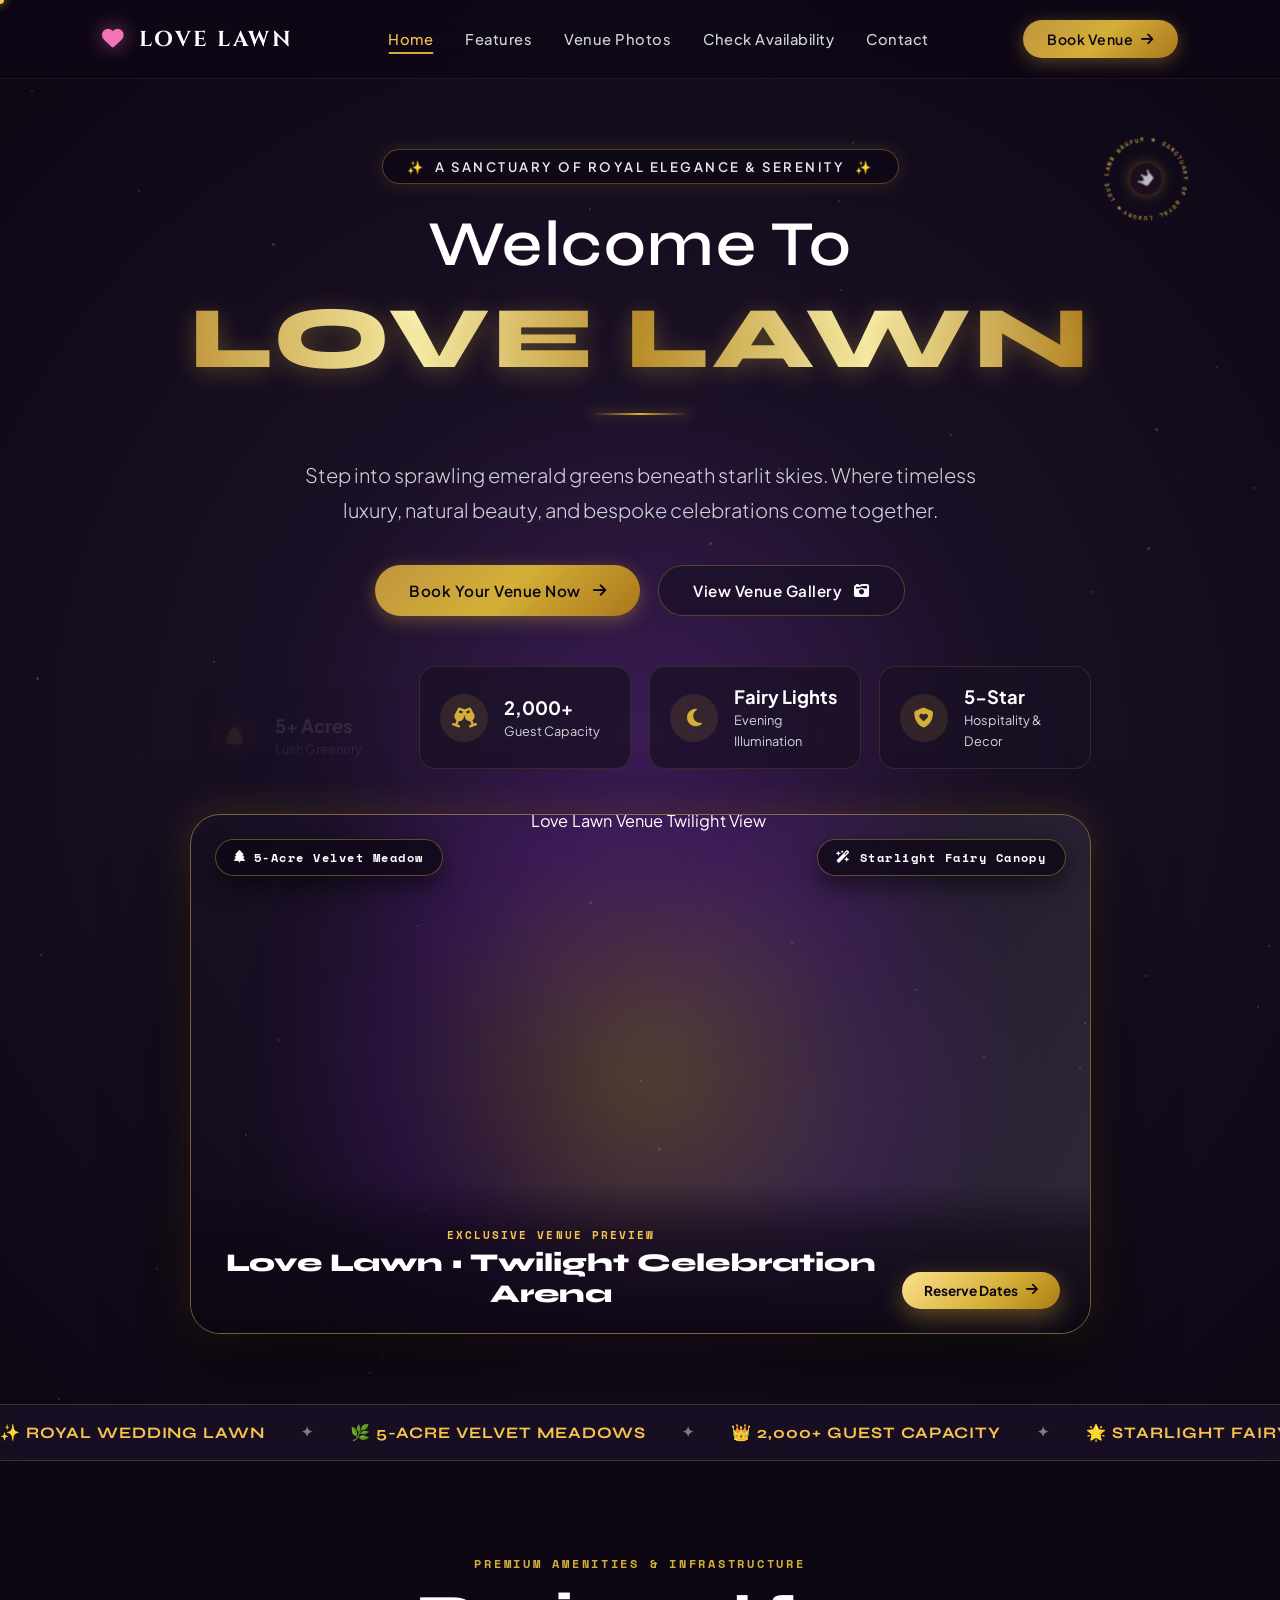
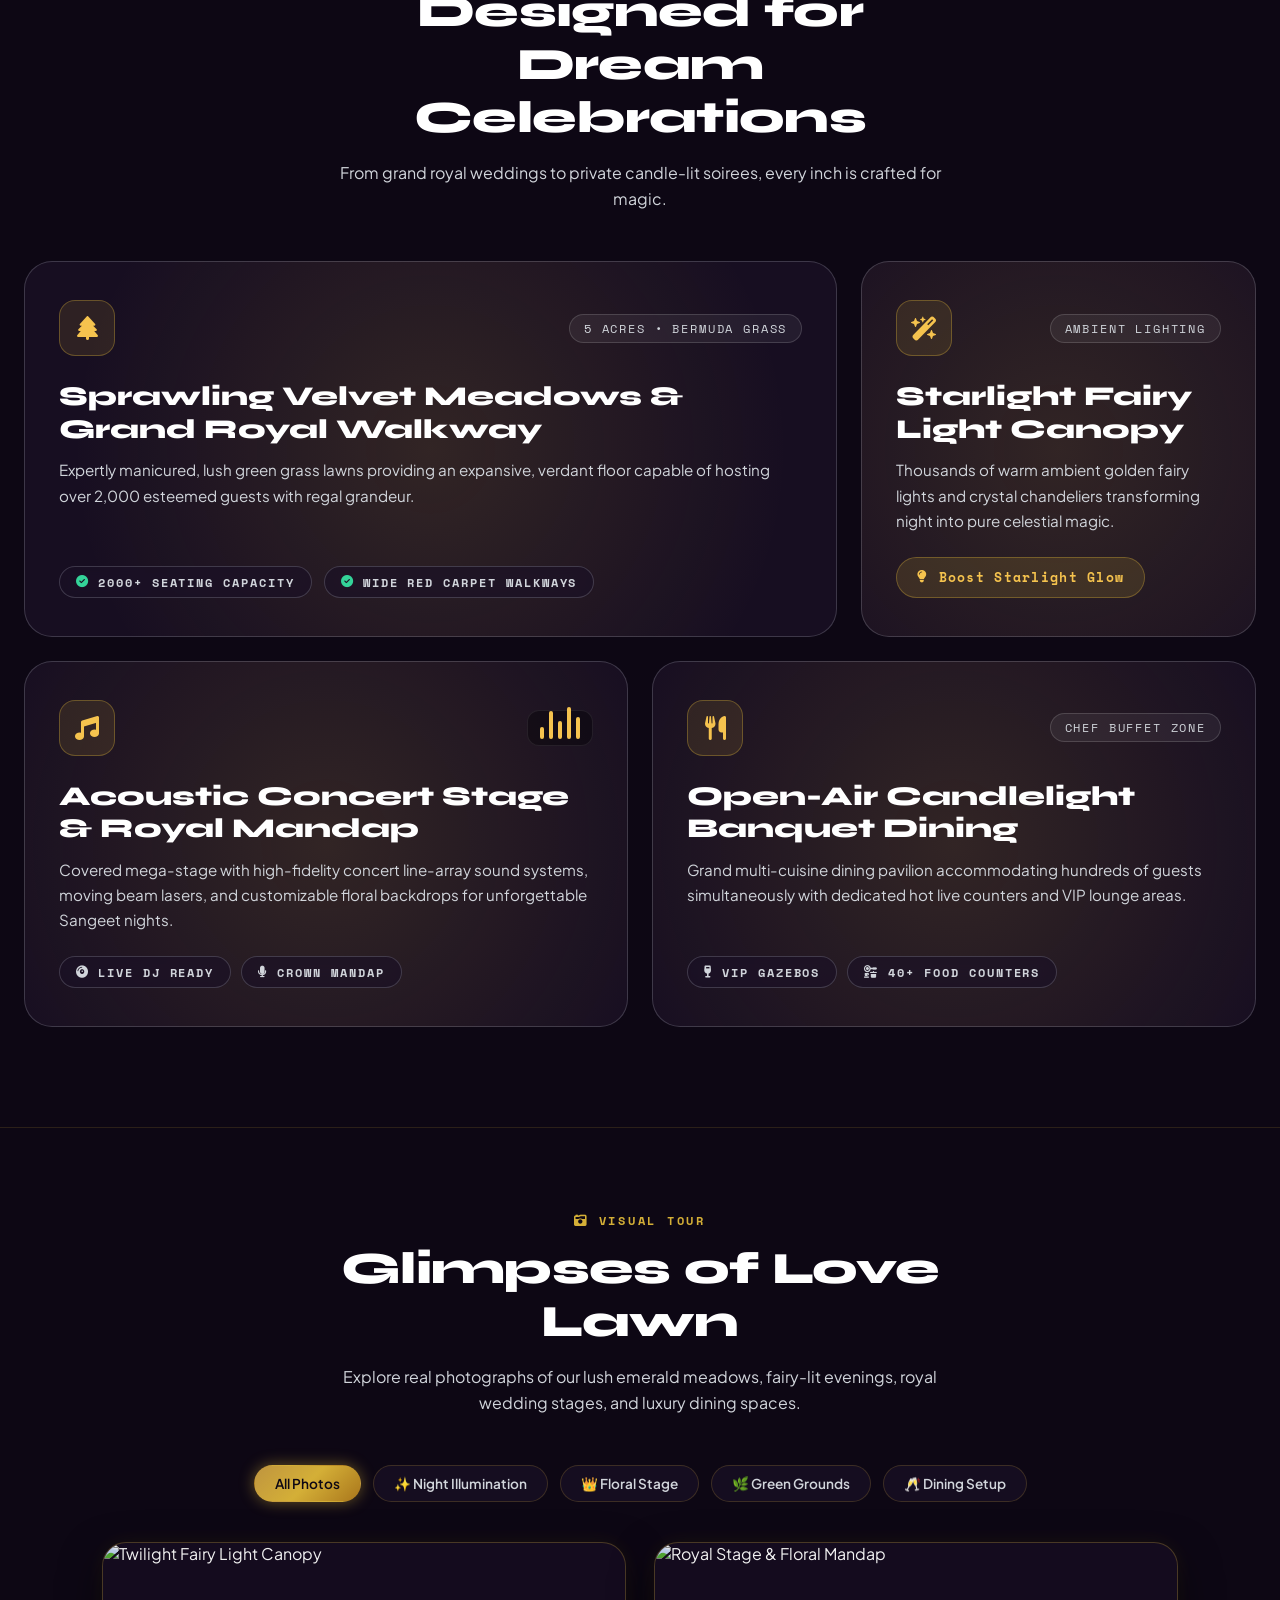
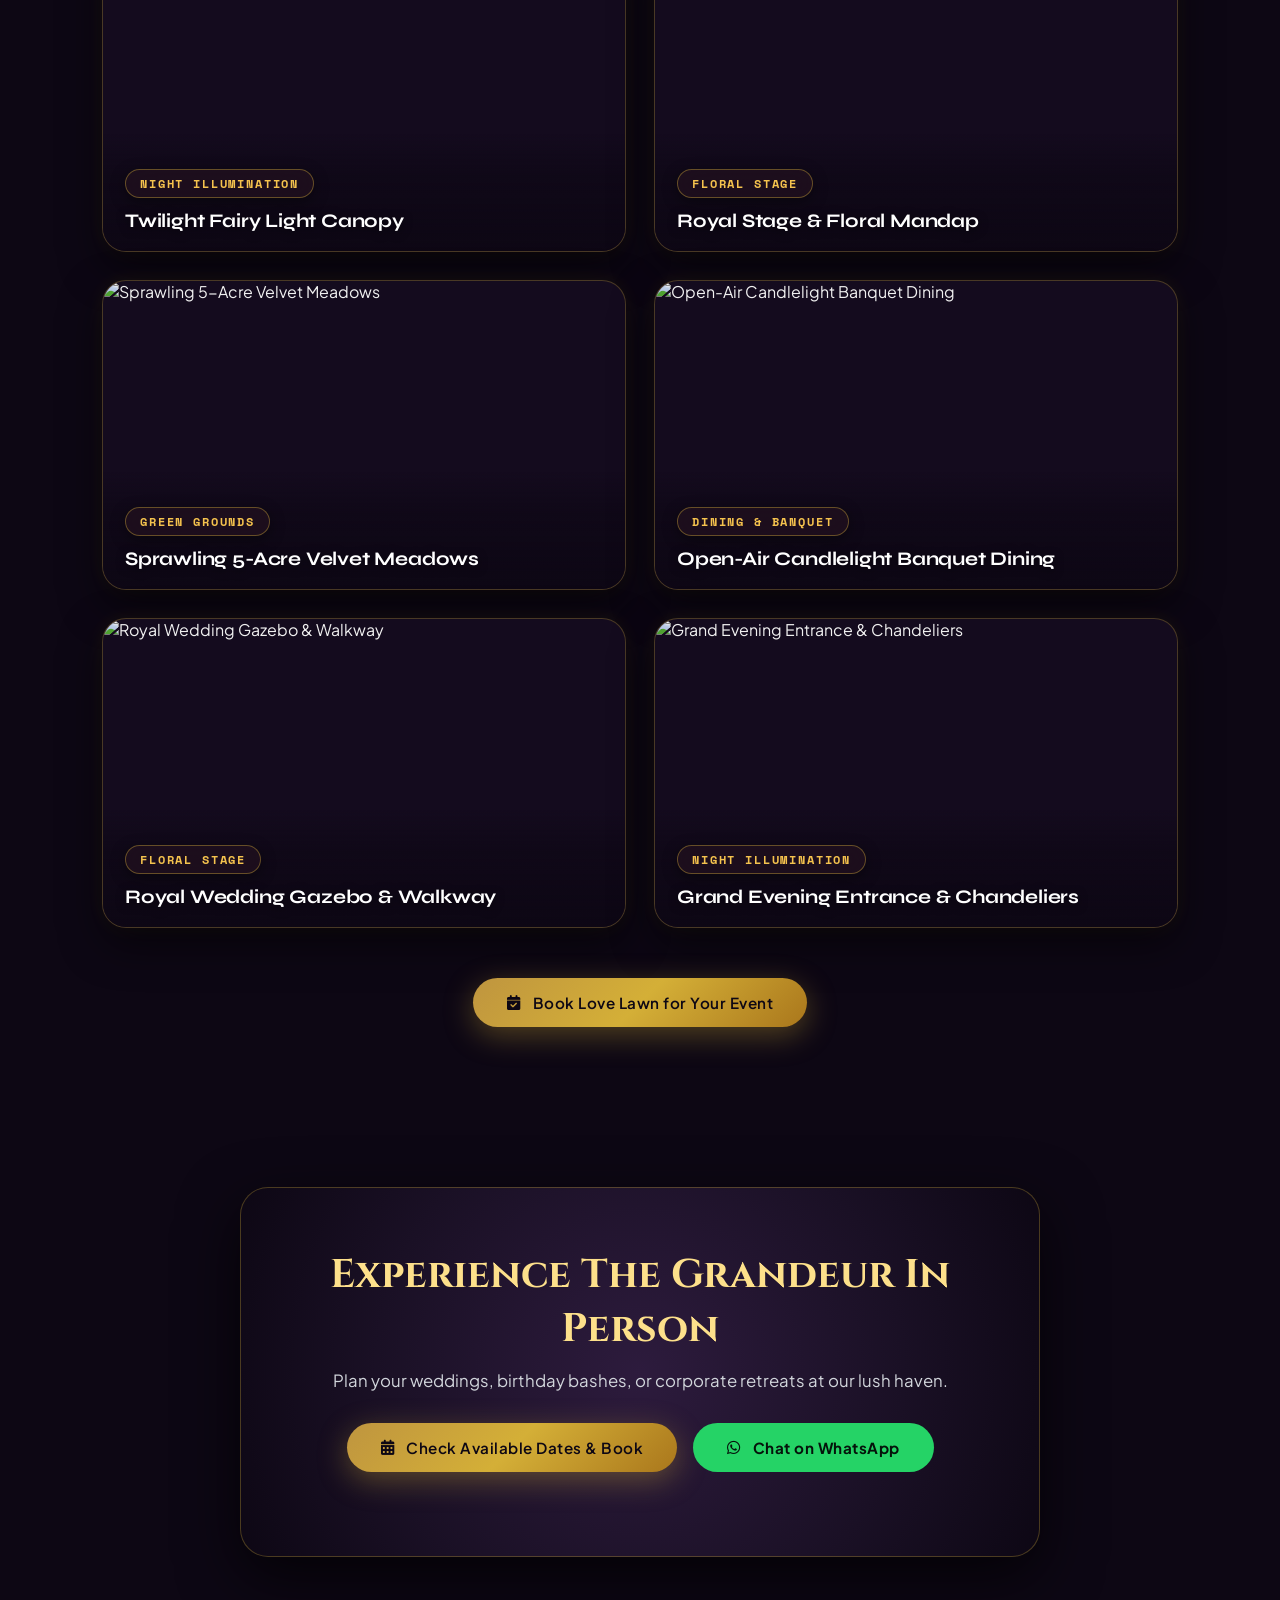
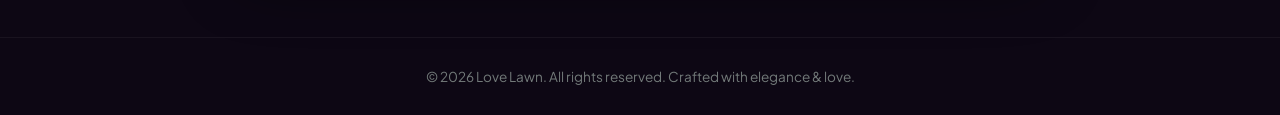
==== commit 34957ef9: "Add files via upload" ====
--- a/index.html
+++ b/index.html
@@ -91,29 +91,20 @@
 
     <div class="hero-container relative z-10">
 
-      <!-- Editorial Tag Pills -->
-      <div class="hero-tag-row">
-        <span class="editorial-pill"><span class="dot-live"></span> ESTD. 2026 NAGPUR</span>
-        <span class="editorial-pill">ROYAL DESTINATION</span>
-        <span class="editorial-pill highlight-pill">5 ACRES</span>
-      </div>
-
-      <!-- Massive Editorial Title (b-egg style kinetic 10vw typography) -->
-      <div class="hero-editorial-wrap">
-        <h1 class="giant-editorial-title">
-          <span class="editorial-line line-1">
-            SANCTUARY
-            <span class="inline-badge float-badge"><i class="fa-solid fa-sparkles"></i> 2000+ GUESTS</span>
-          </span>
-          <span class="editorial-line line-2">
-            <span class="serif-italic">of Timeless</span>
-            <span class="outline-stroke">ELEGANCE</span>
-          </span>
-          <span class="editorial-line line-3">
-            <span class="highlight-shimmer">LOVE LAWN</span>
-            <span class="inline-badge pill-emerald"><i class="fa-solid fa-gem"></i> BESPOKE DECOR</span>
-          </span>
+      <!-- Luxury Badge -->
+      <div class="welcome-badge float-anim">
+        <span class="sparkle text-gold-400">✨</span>
+        <span class="badge-text">A Sanctuary of Royal Elegance &amp; Serenity</span>
+        <span class="sparkle text-gold-400">✨</span>
+      </div>
+
+      <!-- Main Heading with Liquid Gold Gradient & Typography -->
+      <div class="title-wrapper">
+        <h1 class="main-title font-cinzel">
+          <span class="hero-subtext">Welcome To</span>
+          <span class="gold-text-gradient">LOVE LAWN</span>
         </h1>
+        <div class="decorative-underline"></div>
       </div>
 
       <!-- Subtitle -->
@@ -127,9 +118,9 @@
           <span class="btn-text">Book Your Venue Now</span>
           <i class="fa-solid fa-arrow-right"></i>
         </a>
-        <a href="#features" class="btn btn-glass">
-          <span class="btn-text">Explore The Grounds</span>
-          <i class="fa-solid fa-compass"></i>
+        <a href="#gallery" class="btn btn-glass">
+          <span class="btn-text">View Venue Gallery</span>
+          <i class="fa-solid fa-camera-retro"></i>
         </a>
       </div>
 
@@ -168,10 +159,41 @@
         </div>
       </div>
 
+      <!-- Cinematic Hero Showcase Window (Brand-New Ultra-Premium Floating Image) -->
+      <div class="hero-showcase-frame">
+        <div class="showcase-glow-backdrop"></div>
+        <div class="showcase-img-container">
+          <img src="https://images.unsplash.com/photo-1519741497674-611481863552?auto=format&fit=crop&w=1600&q=85" alt="Love Lawn Venue Twilight View" class="showcase-main-img">
+          <div class="showcase-glass-sheen"></div>
+          
+          <!-- Floating Luxury Status Badges -->
+          <div class="showcase-badge badge-left">
+            <i class="fa-solid fa-tree text-gold"></i>
+            <span>5-Acre Velvet Meadow</span>
+          </div>
+
+          <div class="showcase-badge badge-right">
+            <i class="fa-solid fa-wand-magic-sparkles text-gold"></i>
+            <span>Starlight Fairy Canopy</span>
+          </div>
+
+          <div class="showcase-caption-bar">
+            <div>
+              <span class="showcase-tag">EXCLUSIVE VENUE PREVIEW</span>
+              <h4>Love Lawn • Twilight Celebration Arena</h4>
+            </div>
+            <a href="booking.html" class="showcase-action-btn">
+              <span>Reserve Dates</span>
+              <i class="fa-solid fa-arrow-right"></i>
+            </a>
+          </div>
+        </div>
+      </div>
+
     </div>
   </main>
 
-  <!-- Dual Continuous Running Marquees (b-egg style layered kinetics) -->
+  <!-- Elegant Single Golden Running Ribbon (Calm, Fluid Luxury) -->
   <div class="marquee-strip">
     <div class="marquee-track">
       <div class="marquee-content">
@@ -200,39 +222,6 @@
         <span>🥂 LUXURY BANQUET DINING</span>
         <span class="marquee-star">✦</span>
         <span>🎵 ACOUSTIC LIVE CONCERT STAGE</span>
-        <span class="marquee-star">✦</span>
-      </div>
-    </div>
-  </div>
-
-  <div class="marquee-strip marquee-reverse">
-    <div class="marquee-track">
-      <div class="marquee-content" style="color: #ffffff; opacity: 0.85;">
-        <span>💍 WEDDINGS &amp; RECEPTIONS</span>
-        <span class="marquee-star">✦</span>
-        <span>🌹 FLORAL MANDAP DESIGN</span>
-        <span class="marquee-star">✦</span>
-        <span>💎 V.I.P. AIR-COOLED SUITES</span>
-        <span class="marquee-star">✦</span>
-        <span>🚗 300+ VALET PARKING SLOTS</span>
-        <span class="marquee-star">✦</span>
-        <span>🎪 OPULENT GAZEBO BANQUET</span>
-        <span class="marquee-star">✦</span>
-        <span>⚡ 100% POWER BACKUP DIESEL GENSET</span>
-        <span class="marquee-star">✦</span>
-      </div>
-      <div class="marquee-content" aria-hidden="true" style="color: #ffffff; opacity: 0.85;">
-        <span>💍 WEDDINGS &amp; RECEPTIONS</span>
-        <span class="marquee-star">✦</span>
-        <span>🌹 FLORAL MANDAP DESIGN</span>
-        <span class="marquee-star">✦</span>
-        <span>💎 V.I.P. AIR-COOLED SUITES</span>
-        <span class="marquee-star">✦</span>
-        <span>🚗 300+ VALET PARKING SLOTS</span>
-        <span class="marquee-star">✦</span>
-        <span>🎪 OPULENT GAZEBO BANQUET</span>
-        <span class="marquee-star">✦</span>
-        <span>⚡ 100% POWER BACKUP DIESEL GENSET</span>
         <span class="marquee-star">✦</span>
       </div>
     </div>
--- a/style.css
+++ b/style.css
@@ -565,6 +565,177 @@
   color: var(--text-muted);
 }
 
+/* =======================================================
+   CINEMATIC HERO SHOWCASE WINDOW (Ultra-Premium Floating Image)
+   ======================================================= */
+.hero-showcase-frame {
+  position: relative;
+  max-width: 1080px;
+  width: 100%;
+  margin: 45px auto 10px;
+  perspective: 1200px;
+}
+
+.showcase-glow-backdrop {
+  position: absolute;
+  inset: -15px;
+  background: radial-gradient(circle at center, rgba(212, 175, 55, 0.28) 0%, rgba(107, 33, 168, 0.2) 45%, transparent 70%);
+  filter: blur(25px);
+  border-radius: 36px;
+  z-index: 1;
+  pointer-events: none;
+  animation: pulseBackdrop 6s ease-in-out infinite alternate;
+}
+
+@keyframes pulseBackdrop {
+  0% { transform: scale(0.96); opacity: 0.6; }
+  100% { transform: scale(1.03); opacity: 1; }
+}
+
+.showcase-img-container {
+  position: relative;
+  z-index: 2;
+  border-radius: 30px;
+  overflow: hidden;
+  height: clamp(340px, 48vw, 520px);
+  border: 1px solid rgba(245, 195, 78, 0.45);
+  box-shadow: 0 30px 80px rgba(0, 0, 0, 0.8), 0 0 40px rgba(212, 175, 55, 0.22);
+  transform-style: preserve-3d;
+  transition: transform 0.6s cubic-bezier(0.16, 1, 0.3, 1);
+}
+
+.showcase-img-container:hover {
+  transform: translateY(-8px) scale(1.01);
+}
+
+.showcase-main-img {
+  width: 100%;
+  height: 100%;
+  object-fit: cover;
+  display: block;
+  transform: scale(1.02);
+  transition: transform 1s cubic-bezier(0.2, 0.8, 0.2, 1);
+}
+
+.showcase-img-container:hover .showcase-main-img {
+  transform: scale(1.08);
+}
+
+.showcase-glass-sheen {
+  position: absolute;
+  inset: 0;
+  background: linear-gradient(120deg, transparent 20%, rgba(255, 255, 255, 0.12) 45%, rgba(245, 195, 78, 0.2) 50%, transparent 65%);
+  background-size: 250% 100%;
+  pointer-events: none;
+  animation: glassSweep 6s cubic-bezier(0.4, 0, 0.2, 1) infinite;
+}
+
+@keyframes glassSweep {
+  0% { background-position: -200% 0; }
+  100% { background-position: 200% 0; }
+}
+
+.showcase-badge {
+  position: absolute;
+  top: 24px;
+  padding: 8px 18px;
+  border-radius: 999px;
+  background: rgba(13, 7, 20, 0.75);
+  border: 1px solid rgba(212, 175, 55, 0.4);
+  backdrop-filter: blur(14px);
+  -webkit-backdrop-filter: blur(14px);
+  color: #fff;
+  font-family: var(--font-mono);
+  font-size: 0.78rem;
+  font-weight: 700;
+  letter-spacing: 0.12em;
+  display: inline-flex;
+  align-items: center;
+  gap: 8px;
+  z-index: 3;
+  box-shadow: 0 10px 25px rgba(0, 0, 0, 0.5);
+  animation: floatBadge 5s ease-in-out infinite alternate;
+}
+
+.badge-left {
+  left: 24px;
+}
+
+.badge-right {
+  right: 24px;
+  animation-delay: -2.5s;
+}
+
+@keyframes floatBadge {
+  0% { transform: translateY(0); }
+  100% { transform: translateY(-8px); }
+}
+
+.showcase-caption-bar {
+  position: absolute;
+  bottom: 0;
+  left: 0;
+  width: 100%;
+  padding: 40px 30px 24px;
+  background: linear-gradient(0deg, rgba(13, 7, 20, 0.96) 0%, rgba(13, 7, 20, 0.6) 65%, transparent 100%);
+  display: flex;
+  align-items: flex-end;
+  justify-content: space-between;
+  gap: 20px;
+  z-index: 3;
+}
+
+.showcase-tag {
+  font-family: var(--font-mono);
+  font-size: 0.7rem;
+  letter-spacing: 0.18em;
+  color: var(--gold-secondary);
+  font-weight: 700;
+  text-transform: uppercase;
+}
+
+.showcase-caption-bar h4 {
+  font-family: var(--font-syne), serif;
+  font-size: clamp(1.1rem, 2.2vw, 1.6rem);
+  font-weight: 800;
+  color: #ffffff;
+  margin-top: 4px;
+}
+
+.showcase-action-btn {
+  display: inline-flex;
+  align-items: center;
+  gap: 8px;
+  padding: 10px 22px;
+  border-radius: 999px;
+  background: linear-gradient(135deg, #fde08b 0%, #d4af37 60%, #aa7c11 100%);
+  color: #0d0714;
+  font-family: var(--font-sans);
+  font-size: 0.85rem;
+  font-weight: 700;
+  text-decoration: none;
+  box-shadow: 0 8px 24px rgba(212, 175, 55, 0.4);
+  transition: all 0.3s ease;
+  white-space: nowrap;
+}
+
+.showcase-action-btn:hover {
+  transform: translateY(-2px) scale(1.04);
+  box-shadow: 0 12px 30px rgba(212, 175, 55, 0.6);
+}
+
+@media (max-width: 600px) {
+  .showcase-badge {
+    display: none;
+  }
+  .showcase-caption-bar {
+    padding: 20px 16px;
+    flex-direction: column;
+    align-items: flex-start;
+    gap: 12px;
+  }
+}
+
 /* Features Section */
 .features-section {
   position: relative;
@@ -814,40 +985,78 @@
 
 .gallery-grid {
   display: grid;
-  grid-template-columns: repeat(auto-fill, minmax(320px, 1fr));
-  gap: 24px;
-  max-width: 1200px;
-  margin: 0 auto 40px;
+  grid-template-columns: repeat(auto-fill, minmax(340px, 1fr));
+  gap: 28px;
+  max-width: 1240px;
+  margin: 0 auto 50px;
+  perspective: 1200px;
 }
 
 .gallery-item {
   position: relative;
-  border-radius: 18px;
+  border-radius: 24px;
   overflow: hidden;
-  height: 270px;
+  height: 310px;
   background: #140b1e;
-  border: 1px solid rgba(212, 175, 55, 0.18);
-  box-shadow: 0 10px 30px rgba(0, 0, 0, 0.4);
+  border: 1px solid rgba(212, 175, 55, 0.28);
+  box-shadow: 0 16px 40px rgba(0, 0, 0, 0.55), 0 0 20px rgba(212, 175, 55, 0.08);
   cursor: pointer;
-  transition: all 0.35s cubic-bezier(0.16, 1, 0.3, 1);
+  transform-style: preserve-3d;
+  transition: transform 0.6s cubic-bezier(0.16, 1, 0.3, 1), 
+              box-shadow 0.6s cubic-bezier(0.16, 1, 0.3, 1), 
+              border-color 0.4s ease;
+  will-change: transform, box-shadow;
 }
 
 .gallery-item img {
   width: 100%;
   height: 100%;
   object-fit: cover;
-  transition: transform 0.6s cubic-bezier(0.16, 1, 0.3, 1);
   display: block;
+  transition: transform 0.85s cubic-bezier(0.2, 0.8, 0.2, 1), filter 0.6s ease;
+  will-change: transform, filter;
+  filter: brightness(0.92) contrast(1.05);
+}
+
+/* LIQUID GLASS LENS FLARE SHEEN (Light sweeps across photo on hover) */
+.gallery-item::after {
+  content: '';
+  position: absolute;
+  top: 0;
+  left: -140%;
+  width: 80%;
+  height: 100%;
+  background: linear-gradient(
+    115deg,
+    transparent 0%,
+    rgba(255, 255, 255, 0.03) 25%,
+    rgba(245, 195, 78, 0.28) 48%,
+    rgba(255, 255, 255, 0.45) 50%,
+    rgba(245, 195, 78, 0.28) 52%,
+    transparent 75%
+  );
+  transform: skewX(-20deg);
+  pointer-events: none;
+  z-index: 5;
+  transition: left 0.95s cubic-bezier(0.2, 0.8, 0.2, 1);
+  will-change: left;
+}
+
+.gallery-item:hover::after {
+  left: 200%;
 }
 
 .gallery-item:hover {
-  transform: translateY(-6px);
-  border-color: var(--silver-bright);
-  box-shadow: 0 15px 35px rgba(214, 219, 227, 0.2);
+  transform: translateY(-8px) scale(1.02);
+  border-color: rgba(245, 195, 78, 0.75);
+  box-shadow: 0 25px 60px rgba(0, 0, 0, 0.75), 
+              0 0 35px rgba(212, 175, 55, 0.28),
+              inset 0 0 20px rgba(245, 195, 78, 0.15);
 }
 
 .gallery-item:hover img {
-  transform: scale(1.08);
+  transform: scale(1.12);
+  filter: brightness(1.04) contrast(1.08);
 }
 
 .gallery-overlay {
@@ -855,49 +1064,76 @@
   bottom: 0;
   left: 0;
   width: 100%;
-  padding: 30px 20px 18px;
-  background: linear-gradient(0deg, rgba(20, 9, 19, 0.96) 0%, rgba(20, 9, 19, 0.6) 60%, transparent 100%);
+  padding: 35px 22px 20px;
+  background: linear-gradient(0deg, rgba(13, 7, 20, 0.95) 0%, rgba(13, 7, 20, 0.6) 65%, transparent 100%);
   display: flex;
   flex-direction: column;
-  gap: 6px;
-  transition: all 0.3s ease;
+  gap: 8px;
+  z-index: 4;
+  transition: transform 0.45s cubic-bezier(0.16, 1, 0.3, 1);
 }
 
 .gallery-category-tag {
   align-self: flex-start;
-  font-size: 0.7rem;
-  letter-spacing: 1px;
+  font-family: var(--font-mono);
+  font-size: 0.72rem;
+  letter-spacing: 0.16em;
   text-transform: uppercase;
-  background: rgba(162, 109, 133, 0.25);
-  color: var(--mauve-soft);
-  padding: 3px 10px;
-  border-radius: 10px;
+  background: rgba(34, 16, 31, 0.75);
+  color: var(--gold-secondary);
+  padding: 5px 14px;
+  border-radius: 999px;
   font-weight: 700;
-  border: 1px solid rgba(162, 109, 133, 0.35);
+  border: 1px solid rgba(212, 175, 55, 0.4);
+  backdrop-filter: blur(12px);
+  -webkit-backdrop-filter: blur(12px);
+  box-shadow: 0 4px 15px rgba(0, 0, 0, 0.4);
 }
 
 .gallery-title {
-  font-family: var(--font-serif);
-  font-size: 1.15rem;
-  color: #fff;
-  font-weight: 600;
+  font-family: var(--font-syne), serif;
+  font-size: 1.2rem;
+  font-weight: 700;
+  color: #ffffff;
+  line-height: 1.3;
+  letter-spacing: -0.01em;
+  text-shadow: 0 2px 10px rgba(0, 0, 0, 0.6);
+  transform: translateY(3px);
+  transition: transform 0.35s ease, color 0.35s ease;
+}
+
+.gallery-item:hover .gallery-title {
+  transform: translateY(0);
+  color: #fde08b;
 }
 
 .gallery-zoom-icon {
   position: absolute;
-  top: 16px;
-  right: 16px;
-  width: 38px;
-  height: 38px;
+  top: 18px;
+  right: 18px;
+  width: 44px;
+  height: 44px;
   border-radius: 50%;
-  background: rgba(26, 12, 25, 0.75);
-  backdrop-filter: blur(8px);
-  border: 1px solid var(--border-glass);
+  background: rgba(22, 10, 21, 0.75);
+  backdrop-filter: blur(10px);
+  -webkit-backdrop-filter: blur(10px);
+  border: 1px solid rgba(212, 175, 55, 0.4);
   display: flex;
   align-items: center;
   justify-content: center;
-  color: var(--pearl-luminous);
-  font-size: 0.95rem;
+  color: #f5c34e;
+  font-size: 1rem;
+  z-index: 6;
+  opacity: 0;
+  transform: scale(0.6) rotate(-20deg);
+  transition: all 0.4s cubic-bezier(0.2, 0.8, 0.2, 1);
+  box-shadow: 0 6px 20px rgba(0, 0, 0, 0.4);
+}
+
+.gallery-item:hover .gallery-zoom-icon {
+  opacity: 1;
+  transform: scale(1) rotate(0deg);
+}
   opacity: 0;
   transform: scale(0.8);
   transition: all 0.3s ease;
